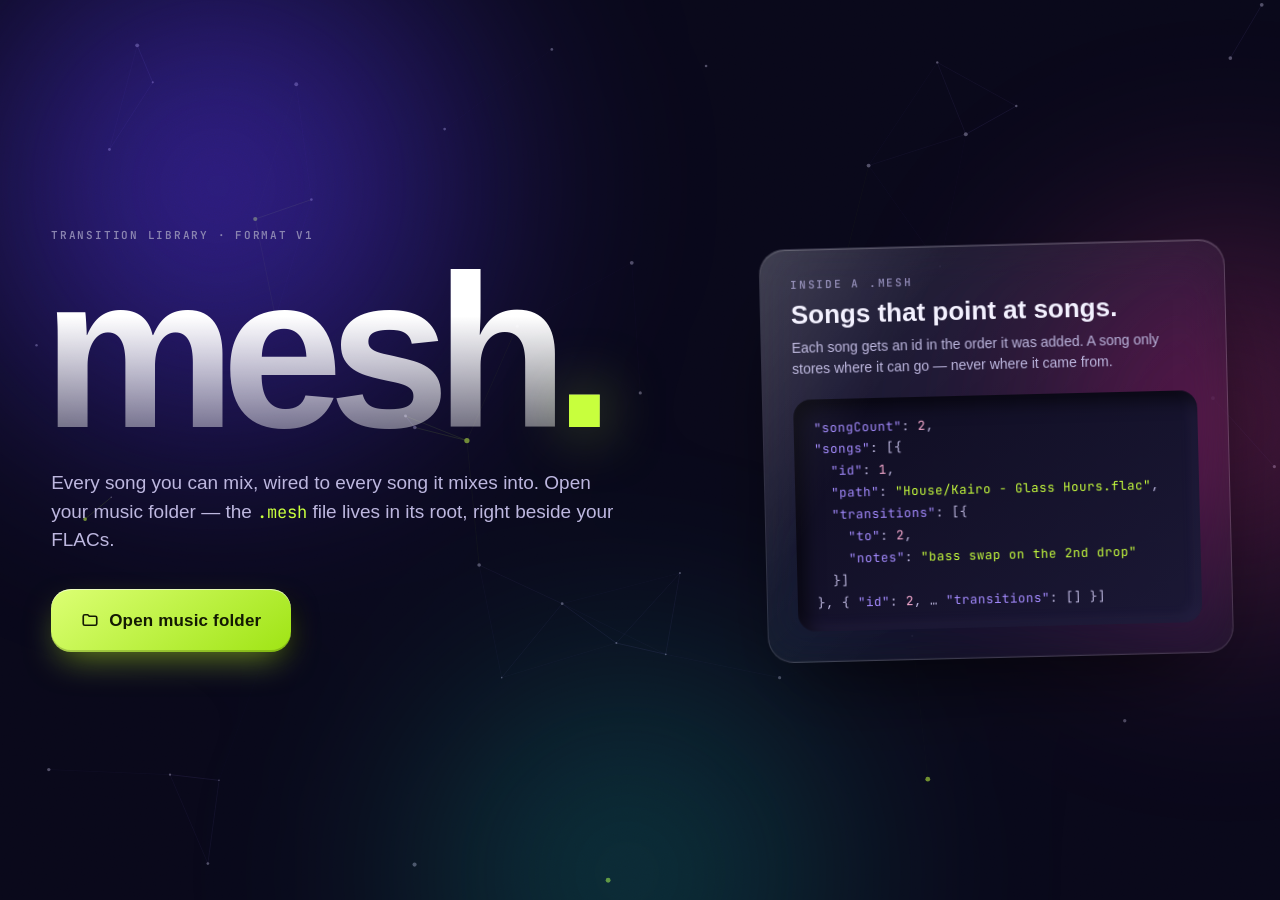
==== index.html @ 0481e6a0 "Mesh v1.0: transition library app Co-Authored-By: Claude Opus 5.5 <noreply@anthropic.com> Claude-Ses" ====
<!doctype html>
<html lang="en">
<head>
<meta charset="utf-8">
<meta name="viewport" content="width=device-width,initial-scale=1">
<title>Mesh — Transition Library</title>
<meta name="color-scheme" content="dark">
<link rel="icon" href="data:image/svg+xml,%3Csvg xmlns='http://www.w3.org/2000/svg' viewBox='0 0 32 32'%3E%3Crect width='32' height='32' rx='9' fill='%2309081a'/%3E%3Cpath d='M9 10 23 13M9 10 13 23M23 13 13 23' stroke='%23a48bff' stroke-width='2'/%3E%3Ccircle cx='9' cy='10' r='3' fill='%23fff'/%3E%3Ccircle cx='23' cy='13' r='3' fill='%23c8ff3d'/%3E%3Ccircle cx='13' cy='23' r='3' fill='%23fff'/%3E%3C/svg%3E">
<link rel="preconnect" href="https://api.fontshare.com" crossorigin>
<link rel="preconnect" href="https://fonts.googleapis.com">
<link rel="preconnect" href="https://fonts.gstatic.com" crossorigin>
<link href="https://api.fontshare.com/v2/css?f[]=clash-display@500,600,700&f[]=satoshi@400,500,700&display=swap" rel="stylesheet">
<link href="https://fonts.googleapis.com/css2?family=JetBrains+Mono:wght@400;500;600&display=swap" rel="stylesheet">
<style>
:root{
  --bg:#09081a;
  --ink:#f3f1ff; --ink-2:#bdb7df; --ink-3:#8a84b0;
  --violet:#7b5cff; --violet-2:#a48bff;
  --accent:#c8ff3d; --accent-2:#9fe414; --accent-ink:#141a03;
  --danger:#ff5a7a; --warn:#ffb547; --good:#3dffa8;
  --glass-1:rgba(255,255,255,.105); --glass-2:rgba(255,255,255,.035); --glass-edge:rgba(255,255,255,.13);
  --neu-a:#201c3d; --neu-b:#13112a; --neu-lo:rgba(0,0,0,.58); --neu-hi:rgba(170,150,255,.075);
  --well-a:#0f0d22; --well-b:#1b1835;
  --r-xl:34px; --r-lg:26px; --r-md:18px; --r-sm:12px;
  --font-display:'Clash Display','Satoshi',ui-sans-serif,sans-serif;
  --font-body:'Satoshi','Avenir Next','Segoe UI Variable',ui-sans-serif,sans-serif;
  --font-mono:'JetBrains Mono',ui-monospace,'SF Mono',Menlo,monospace;
  --ease:cubic-bezier(.22,1,.36,1);
}
*{box-sizing:border-box;margin:0;padding:0}
[hidden]{display:none!important}
html,body{min-height:100%}
body{background:var(--bg);color:var(--ink);font:400 15px/1.5 var(--font-body);-webkit-font-smoothing:antialiased;overflow-x:hidden}
button{font:inherit;color:inherit;background:none;border:0;cursor:pointer}
button:disabled{cursor:not-allowed}
input,textarea{font:inherit;color:inherit}
ul,ol{list-style:none}
code,kbd{font-family:var(--font-mono)}
:focus-visible{outline:2px solid var(--accent);outline-offset:3px;border-radius:10px}
::selection{background:var(--accent);color:var(--accent-ink)}
::-webkit-scrollbar{width:10px;height:10px}
::-webkit-scrollbar-thumb{background:rgba(255,255,255,.12);border-radius:10px;border:3px solid transparent;background-clip:padding-box}

/* ---------- atmosphere ---------- */
#meshbg{position:fixed;inset:0;z-index:0;pointer-events:none;opacity:.6}
.aurora{position:fixed;inset:-25%;z-index:0;pointer-events:none;filter:blur(90px)}
.aurora i{position:absolute;border-radius:50%;mix-blend-mode:screen;animation:drift 30s ease-in-out infinite alternate}
.aurora i:nth-child(1){width:60vw;height:60vw;left:8%;top:2%;background:radial-gradient(circle,#5a37ff 0,transparent 66%);opacity:.6}
.aurora i:nth-child(2){width:46vw;height:46vw;right:4%;top:26%;background:radial-gradient(circle,#ff3d9a 0,transparent 66%);opacity:.33;animation-duration:38s}
.aurora i:nth-child(3){width:52vw;height:52vw;left:32%;bottom:-6%;background:radial-gradient(circle,#10c4ad 0,transparent 66%);opacity:.28;animation-duration:44s}
@keyframes drift{to{transform:translate(7vw,-5vh) scale(1.14)}}
.grain{position:fixed;inset:0;z-index:1;pointer-events:none;opacity:.075;mix-blend-mode:overlay;
  background-image:url("data:image/svg+xml,%3Csvg xmlns='http://www.w3.org/2000/svg' width='220' height='220'%3E%3Cfilter id='n'%3E%3CfeTurbulence type='fractalNoise' baseFrequency='.85' numOctaves='3' stitchTiles='stitch'/%3E%3C/filter%3E%3Crect width='100%25' height='100%25' filter='url(%23n)'/%3E%3C/svg%3E")}
main{position:relative;z-index:2}
.view{min-height:100vh;max-width:1440px;margin:0 auto;padding:26px clamp(16px,4vw,52px) 44px;animation:viewIn .6s var(--ease)}
@keyframes viewIn{from{opacity:0;transform:translateY(14px)}}

/* ---------- materials ---------- */
.glass{position:relative;background:linear-gradient(140deg,var(--glass-1),var(--glass-2) 62%);
  -webkit-backdrop-filter:blur(26px) saturate(150%);backdrop-filter:blur(26px) saturate(150%);
  border:1px solid var(--glass-edge);border-radius:var(--r-lg);
  box-shadow:inset 0 1px 0 rgba(255,255,255,.2),inset 0 -1px 0 rgba(255,255,255,.03),0 40px 90px -36px rgba(0,0,0,.8)}
.glass::before{content:"";position:absolute;inset:0;border-radius:inherit;pointer-events:none;
  background:linear-gradient(118deg,rgba(255,255,255,.13) 0,rgba(255,255,255,0) 28%)}
.neu{background:linear-gradient(145deg,var(--neu-a),var(--neu-b));
  box-shadow:8px 8px 18px var(--neu-lo),-6px -6px 14px var(--neu-hi),inset 0 1px 0 rgba(255,255,255,.07);
  border-radius:var(--r-md);transition:box-shadow .25s var(--ease),transform .25s var(--ease)}
.neu:not(div):not(span):hover{transform:translateY(-1px)}
.neu:not(div):not(span):active{transform:translateY(1px);box-shadow:inset 6px 6px 12px rgba(0,0,0,.6),inset -4px -4px 10px var(--neu-hi)}
.well{background:linear-gradient(145deg,var(--well-a),var(--well-b));
  box-shadow:inset 8px 8px 18px rgba(0,0,0,.62),inset -6px -6px 14px var(--neu-hi);border-radius:var(--r-md)}

/* ---------- type ---------- */
.display{font-family:var(--font-display);font-weight:600;letter-spacing:-.02em;line-height:1.02}
.display.sm{font-size:22px}
.eyebrow{font:600 11px/1 var(--font-mono);letter-spacing:.16em;text-transform:uppercase;color:var(--ink-3)}
.muted{color:var(--ink-2)}
.mono{font-family:var(--font-mono)}
kbd{font-size:11px;padding:3px 7px;border-radius:7px;background:rgba(255,255,255,.07);border:1px solid rgba(255,255,255,.12);color:var(--ink-2)}

/* ---------- buttons ---------- */
.btn{display:inline-flex;align-items:center;justify-content:center;gap:10px;padding:14px 22px;border-radius:16px;font-weight:700;letter-spacing:.01em;white-space:nowrap}
.btn svg{width:18px;height:18px}
.btn-xl{padding:19px 30px;font-size:17px;border-radius:20px}
.btn-accent{background:linear-gradient(145deg,#dcff74,var(--accent-2));color:var(--accent-ink);
  box-shadow:0 14px 34px -10px rgba(200,255,61,.55),8px 8px 18px var(--neu-lo),inset 0 1px 0 rgba(255,255,255,.6),inset 0 -2px 0 rgba(0,0,0,.18);
  transition:transform .25s var(--ease),box-shadow .25s var(--ease),filter .25s}
.btn-accent:hover:not(:disabled){transform:translateY(-2px);box-shadow:0 20px 44px -10px rgba(200,255,61,.7),8px 8px 18px var(--neu-lo),inset 0 1px 0 rgba(255,255,255,.6),inset 0 -2px 0 rgba(0,0,0,.18)}
.btn-accent:active:not(:disabled){transform:translateY(1px)}
.btn-accent:disabled{filter:grayscale(1) brightness(.45);box-shadow:inset 4px 4px 10px rgba(0,0,0,.5);opacity:.7}
.icon-btn{width:50px;height:50px;border-radius:50%;display:grid;place-items:center;flex:none}
.icon-btn svg{width:20px;height:20px}
.icon-btn.sm{width:38px;height:38px}
.icon-btn.sm svg{width:16px;height:16px}

/* ---------- chips ---------- */
.chips{display:flex;flex-wrap:wrap;gap:6px}
.chip{display:inline-flex;align-items:baseline;gap:5px;padding:6px 9px;border-radius:999px;font:500 12px/1 var(--font-mono);
  background:rgba(255,255,255,.06);border:1px solid rgba(255,255,255,.1);color:var(--ink);white-space:nowrap}
.chip small{font-size:10px;color:var(--ink-3);letter-spacing:.04em}
.chip.key{--h:260;background:hsla(var(--h),95%,62%,.15);border-color:hsla(var(--h),95%,68%,.42);color:hsl(var(--h),100%,82%)}
.chip.key small{color:hsla(var(--h),90%,85%,.75)}
.chip.na{color:var(--ink-3)}
.chip.good{border-color:rgba(61,255,168,.4);color:#8dffcb;background:rgba(61,255,168,.09)}
.chip.ok{border-color:rgba(255,181,71,.4);color:#ffd08a;background:rgba(255,181,71,.08)}
.chip.bad{border-color:rgba(255,90,122,.45);color:#ff9bb0;background:rgba(255,90,122,.09)}
.tag{font:600 10px/1 var(--font-mono);letter-spacing:.08em;text-transform:uppercase;padding:5px 8px;border-radius:7px;background:rgba(200,255,61,.12);color:var(--accent);white-space:nowrap}
.tag.warn{background:rgba(255,90,122,.14);color:#ff9bb0}
.tag.soft{background:rgba(255,255,255,.07);color:var(--ink-2)}

/* ---------- artwork ---------- */
.art{--h:260;position:relative;flex:none;overflow:hidden;border-radius:12px;display:grid;place-items:center;
  background:radial-gradient(130% 120% at 18% 8%,hsl(var(--h) 85% 64%/.95),hsl(calc(var(--h) + 70) 70% 22%) 72%);
  box-shadow:0 10px 22px -10px rgba(0,0,0,.7),inset 0 1px 0 rgba(255,255,255,.25)}
.art .ph{font-family:var(--font-display);font-weight:600;color:rgba(255,255,255,.88);letter-spacing:-.02em}
.art img{position:absolute;inset:0;width:100%;height:100%;object-fit:cover;opacity:0;transition:opacity .45s var(--ease)}
.art.loaded img{opacity:1}
.art.xs{width:34px;height:34px;border-radius:9px;font-size:12px}
.art.sm{width:46px;height:46px;font-size:15px}
.art.md{width:68px;height:68px;border-radius:14px;font-size:22px}
.art.lg{width:100%;aspect-ratio:1;border-radius:22px;font-size:56px}

/* ---------- song row ---------- */
.song{display:flex;align-items:center;gap:14px;min-width:0;text-align:left}
.song .meta{display:flex;flex-direction:column;min-width:0;flex:1}
.song .t{font-weight:700;white-space:nowrap;overflow:hidden;text-overflow:ellipsis}
.song .a{color:var(--ink-2);font-size:13.5px;white-space:nowrap;overflow:hidden;text-overflow:ellipsis}
.song .chips{flex:none;flex-wrap:nowrap}

/* ---------- topbar ---------- */
.topbar{display:flex;align-items:center;gap:16px;margin-bottom:26px}
.tb-title{flex:1;min-width:0}
.tb-title .eyebrow{margin-bottom:6px}
.brand{font:700 26px/1 var(--font-display);letter-spacing:-.04em}
.brand span,.wordmark .dot{color:var(--accent)}
.file-chip{display:inline-flex;align-items:center;gap:9px;padding:9px 14px;border-radius:999px;font:500 13px/1 var(--font-mono);color:var(--ink-2);
  background:rgba(255,255,255,.06);border:1px solid rgba(255,255,255,.11)}
.file-chip:hover{color:var(--ink);border-color:rgba(255,255,255,.22)}
.dotlive{width:7px;height:7px;border-radius:50%;background:var(--accent);box-shadow:0 0 12px var(--accent)}
.save-status{margin-left:auto;font:500 12px/1 var(--font-mono);color:var(--ink-3);white-space:nowrap}
.save-status.ok{color:var(--good)}
.save-status.err{color:var(--danger)}

/* ---------- OPEN ---------- */
.view-open{display:flex;align-items:center}
.open-grid{display:grid;grid-template-columns:1.25fr .9fr;gap:clamp(24px,5vw,80px);align-items:center;width:100%}
.wordmark{font:700 clamp(96px,17vw,250px)/.82 var(--font-display);letter-spacing:-.065em;margin:22px 0 28px -.04em;
  background:linear-gradient(180deg,#fff 30%,rgba(255,255,255,.35));-webkit-background-clip:text;background-clip:text;color:transparent}
.wordmark .dot{-webkit-text-fill-color:var(--accent);text-shadow:0 0 60px rgba(200,255,61,.5)}
.lede{font-size:clamp(16px,1.5vw,19px);max-width:30em;color:var(--ink-2);margin-bottom:34px}
.lede code{color:var(--accent);font-size:.9em}
.open-actions{display:flex;flex-wrap:wrap;gap:14px;align-items:center}
.open-actions .neu{padding:17px 22px;border-radius:18px}
.open-actions .neu b{font-family:var(--font-mono);font-weight:500;color:var(--accent)}
.warn-box{margin-top:22px;padding:14px 16px;border-radius:14px;background:rgba(255,90,122,.1);border:1px solid rgba(255,90,122,.3);color:#ffc0cd;max-width:34em}
.open-card{padding:30px;transform:rotate(-1.4deg) translateY(10px)}
.open-card h3{font:600 26px/1.1 var(--font-display);margin:10px 0 8px}
.open-card .muted{font-size:14px}
.code{margin-top:20px;padding:18px 20px;font:400 12.5px/1.75 var(--font-mono);color:var(--ink-2);white-space:pre;overflow:auto}
.code .k{color:var(--violet-2)} .code .s{color:var(--accent)} .code .n{color:#ffb0d6}
.pick-list{display:flex;flex-direction:column;gap:12px;margin-top:20px}
.pick-list button{display:flex;align-items:center;gap:12px;padding:16px 18px;text-align:left;font:500 14px var(--font-mono)}
.field{display:flex;align-items:center;gap:8px;padding:6px 6px 6px 18px;margin-top:20px}
.field input{flex:1;background:none;border:0;outline:0;padding:12px 0;font:500 15px var(--font-mono);min-width:0}
.field .suffix{font:500 15px var(--font-mono);color:var(--ink-3)}

/* ---------- HOME ---------- */
.home-grid{display:grid;grid-template-columns:minmax(0,1.3fr) minmax(0,.9fr);gap:26px;align-items:start}
.panel{padding:clamp(22px,3vw,36px)}
.home-left h2{font-size:clamp(40px,5vw,66px);margin:12px 0 6px;word-break:break-word}
.home-left .folder{font:500 13px var(--font-mono);color:var(--ink-3)}
.stats{display:grid;grid-template-columns:1fr 1fr 1.35fr;gap:16px;margin:30px 0 12px}
.stat{padding:20px 20px 18px;display:flex;flex-direction:column;gap:8px}
.stat .num{font:600 clamp(34px,3.6vw,50px)/1 var(--font-display);letter-spacing:-.03em}
.stat .lab{font:600 11px/1.3 var(--font-mono);letter-spacing:.1em;text-transform:uppercase;color:var(--ink-3)}
.stat-hero .num{color:var(--accent);text-shadow:0 0 34px rgba(200,255,61,.35)}
.chain{font-size:13px;color:var(--ink-3);min-height:20px;margin-bottom:24px;overflow:hidden;text-overflow:ellipsis;white-space:nowrap}
.chain b{color:var(--ink-2);font-weight:500}
.chain .ar{color:var(--accent);margin:0 6px}
.search{display:flex;align-items:center;gap:12px;padding:4px 16px 4px 18px;border-radius:18px}
.search svg{width:20px;height:20px;color:var(--ink-3);flex:none}
.search input{flex:1;min-width:0;background:none;border:0;outline:0;padding:16px 0;font-size:16px}
.search input::placeholder{color:var(--ink-3)}
.search:focus-within{box-shadow:inset 8px 8px 18px rgba(0,0,0,.62),inset -6px -6px 14px var(--neu-hi),0 0 0 2px rgba(200,255,61,.5)}
.results{margin-top:10px;max-height:330px;overflow:auto;display:flex;flex-direction:column;gap:2px}
.results li{border-radius:14px}
.results .song{padding:9px 10px;border-radius:14px;width:100%}
.results .song:hover,.results li.sel .song{background:rgba(255,255,255,.07)}
.results .empty{padding:16px 10px;color:var(--ink-3);font-size:14px}
.home-actions{display:flex;gap:14px;align-items:center;margin-top:26px;flex-wrap:wrap}
.scan{display:flex;align-items:center;gap:12px;margin-top:22px;font:500 12px var(--font-mono);color:var(--ink-3)}
.scan-bar{flex:none;width:120px;height:6px;border-radius:6px;overflow:hidden}
.scan-bar i{display:block;height:100%;width:0;background:linear-gradient(90deg,var(--violet),var(--accent));transition:width .3s}
.home-right{margin-top:64px;display:flex;flex-direction:column;gap:30px}
.add-tile{display:flex;flex-direction:column;align-items:flex-start;gap:14px;text-align:left;padding:8px;border-radius:22px}
.add-tile .plus{width:132px;height:132px;border-radius:50%;display:grid;place-items:center;margin-bottom:10px}
.add-tile .plus-inner{width:84px;height:84px;border-radius:50%;display:grid;place-items:center;color:var(--accent);transition:transform .4s var(--ease),box-shadow .4s}
.add-tile .plus-inner svg{width:34px;height:34px}
.add-tile:hover .plus-inner{transform:rotate(90deg) scale(1.06);box-shadow:8px 8px 18px var(--neu-lo),-6px -6px 14px var(--neu-hi),0 0 40px rgba(200,255,61,.3)}
.add-tile .display{font-size:clamp(36px,3.8vw,54px)}
.add-tile .muted{max-width:22em}
.recent ul{display:flex;flex-direction:column;gap:6px;margin-top:14px}
.recent button{display:flex;align-items:center;gap:10px;width:100%;padding:8px;border-radius:14px;text-align:left;font-size:13.5px}
.recent button:hover{background:rgba(255,255,255,.06)}
.recent .ar{color:var(--accent);flex:none}
.recent .nm{min-width:0;flex:1;overflow:hidden;text-overflow:ellipsis;white-space:nowrap}
.recent .nm span{color:var(--ink-3)}
.recent .none{color:var(--ink-3);font-size:14px;padding:6px 2px}

/* ---------- ADD ---------- */
.stage{display:grid;grid-template-columns:minmax(0,1fr) minmax(280px,1.05fr) minmax(0,1fr);gap:clamp(16px,2.4vw,34px);align-items:start}
.slot{position:relative;border-radius:var(--r-xl);min-height:470px;display:flex;transition:background .4s,box-shadow .4s}
.slot-btn{flex:1;display:flex;flex-direction:column;align-items:center;justify-content:center;gap:14px;padding:26px;border-radius:inherit;text-align:center;width:100%}
.slot.empty .plus{width:96px;height:96px;border-radius:50%;display:grid;place-items:center;color:var(--accent);transition:transform .45s var(--ease)}
.slot.empty .plus svg{width:36px;height:36px}
.slot.empty .slot-btn:hover .plus{transform:scale(1.08) rotate(90deg)}
.slot-lab{font:600 22px/1.1 var(--font-display);margin-top:8px}
.slot-hint{font-size:13.5px;color:var(--ink-3)}
.slot.locked{opacity:.45}
.slot.locked .plus{color:var(--ink-3)}
.slot.locked .slot-btn:hover .plus{transform:none}
.slot.filled .slot-btn{justify-content:flex-start;align-items:stretch;text-align:left;padding:18px}
.slot-meta{display:flex;flex-direction:column;gap:6px;padding:16px 6px 4px}
.slot-meta .t{font:600 24px/1.1 var(--font-display);letter-spacing:-.01em}
.slot-meta .a{color:var(--ink-2)}
.slot-meta .chips{margin-top:8px}
.slot-meta .row{display:flex;gap:8px;flex-wrap:wrap;margin-top:6px}
.slot-x{position:absolute;top:28px;right:28px;z-index:3;background:rgba(10,8,24,.55);-webkit-backdrop-filter:blur(10px);backdrop-filter:blur(10px);border:1px solid rgba(255,255,255,.18)}
.slot-x:hover{background:rgba(10,8,24,.8)}
.slot-tag{position:absolute;top:30px;left:30px;z-index:3}
.slot.filled{animation:pop .5s var(--ease)}
@keyframes pop{from{transform:scale(.97);opacity:.6}}
.mid{display:flex;flex-direction:column;align-items:stretch;padding-top:150px}
.arrow{display:flex;align-items:center;gap:0;height:46px}
.arrow-track{flex:1;height:22px;border-radius:22px;position:relative;overflow:hidden}
.arrow-fill{position:absolute;inset:4px auto 4px 4px;width:0;border-radius:18px;
  background:linear-gradient(90deg,var(--violet),#b07bff 45%,var(--accent));background-size:200% 100%;
  box-shadow:0 0 22px rgba(200,255,61,.35);transition:width .9s var(--ease);animation:flow 3.2s linear infinite}
@keyframes flow{to{background-position:-200% 0}}
.arrow[data-fill="1"] .arrow-fill{width:calc(50% - 4px)}
.arrow[data-fill="2"] .arrow-fill{width:calc(100% - 8px)}
.arrow-head{width:40px;height:46px;flex:none;margin-left:-6px;color:#2a2550;transition:color .6s var(--ease),filter .6s}
.arrow[data-fill="2"] .arrow-head{color:var(--accent);filter:drop-shadow(0 0 12px rgba(200,255,61,.6))}
.arrow-cap{display:flex;justify-content:space-between;margin-top:12px;font:600 10.5px/1 var(--font-mono);letter-spacing:.14em;text-transform:uppercase;color:var(--ink-3)}
.arrow-cap .on{color:var(--accent)}
.compat{display:flex;justify-content:center;gap:8px;flex-wrap:wrap;margin-top:16px;min-height:28px}
.notes{margin-top:22px;display:flex;flex-direction:column;gap:12px;animation:rise .55s var(--ease)}
@keyframes rise{from{opacity:0;transform:translateY(12px)}}
.notes textarea{width:100%;min-height:210px;resize:vertical;padding:18px 20px;border:0;outline:0;font-size:15px;line-height:1.6;border-radius:22px}
.notes textarea::placeholder{color:var(--ink-3)}
.notes textarea:focus{box-shadow:inset 8px 8px 18px rgba(0,0,0,.62),inset -6px -6px 14px var(--neu-hi),0 0 0 2px rgba(200,255,61,.45)}
.tick{width:60px;height:60px}
.tick svg{width:26px;height:26px}
.existing{margin-top:34px;padding:22px 24px}
.existing header{display:flex;align-items:center;gap:12px;margin-bottom:14px}
.existing header .count{font:600 12px var(--font-mono);color:var(--accent)}
.ex-list{max-height:300px;overflow:auto;display:flex;flex-direction:column;gap:8px;padding-right:4px}
.ex-row{display:grid;grid-template-columns:minmax(0,1.2fr) minmax(0,1fr) auto;align-items:center;gap:18px;padding:10px 12px;border-radius:18px;border:1px solid transparent;transition:background .25s,border-color .25s,opacity .25s}
.ex-row:hover{background:rgba(255,255,255,.05)}
.ex-row.editing{border-color:rgba(200,255,61,.45);background:rgba(200,255,61,.06)}
.ex-row.del{opacity:.5}
.ex-row.del .song .t,.ex-row.del .ex-notes{text-decoration:line-through}
.ex-notes{font-size:13.5px;color:var(--ink-2);overflow:hidden;text-overflow:ellipsis;display:-webkit-box;-webkit-line-clamp:2;-webkit-box-orient:vertical}
.ex-notes.none{color:var(--ink-3);font-style:italic}
.ex-act{display:flex;gap:10px}
.ex-act .del-btn:hover{color:var(--danger)}

/* ---------- DJ ---------- */
.dj-grid{display:grid;grid-template-columns:minmax(300px,.85fr) minmax(0,1.3fr);gap:clamp(18px,2.6vw,36px);align-items:start}
.deck{padding:24px;overflow:hidden;position:sticky;top:20px}
.deck-bg{position:absolute;inset:-40px;z-index:0;background-size:cover;background-position:center;filter:blur(60px) saturate(1.5);opacity:.45;transition:background-image .6s}
.deck>*:not(.deck-bg){position:relative;z-index:1}
.deck-art{max-width:420px;margin:0 auto}
.deck-meta{margin-top:22px}
.deck-meta h1{font-size:clamp(30px,3vw,44px);margin:8px 0 4px;word-break:break-word}
.deck-meta p{color:var(--ink-2);font-size:16px}
.deck-meta .chips{margin-top:14px}
.transport{display:flex;align-items:center;justify-content:center;gap:22px;margin-top:26px}
.play{width:78px;height:78px}
.play svg{width:30px;height:30px}
.play.on{color:var(--accent)}
.seek-wrap{display:flex;align-items:center;gap:12px;margin-top:22px;font:500 12px var(--font-mono);color:var(--ink-2)}
.seek{--p:0%;-webkit-appearance:none;appearance:none;flex:1;height:14px;border-radius:14px;cursor:pointer;
  background:linear-gradient(90deg,var(--violet),var(--accent)) 0 0/var(--p) 100% no-repeat,linear-gradient(145deg,var(--well-a),var(--well-b));
  box-shadow:inset 4px 4px 8px rgba(0,0,0,.6),inset -3px -3px 7px var(--neu-hi)}
.seek::-webkit-slider-thumb{-webkit-appearance:none;width:22px;height:22px;border-radius:50%;background:linear-gradient(145deg,#f4ffd6,var(--accent));box-shadow:0 0 16px rgba(200,255,61,.6),2px 2px 6px rgba(0,0,0,.5)}
.seek::-moz-range-thumb{width:22px;height:22px;border:0;border-radius:50%;background:var(--accent)}
.trail{display:flex;flex-wrap:wrap;gap:6px;margin-top:22px;align-items:center}
.trail .eyebrow{margin-right:6px}
.trail button{font:500 12px var(--font-mono);color:var(--ink-3);padding:5px 9px;border-radius:9px;background:rgba(255,255,255,.05);max-width:160px;overflow:hidden;text-overflow:ellipsis;white-space:nowrap}
.trail button:hover{color:var(--ink)}
.trail .sep{color:var(--ink-3);font-size:11px}
.next header{display:flex;align-items:baseline;gap:12px;margin:6px 0 18px}
.next header .count{font:600 12px var(--font-mono);color:var(--accent)}
.next-list{display:flex;flex-direction:column;gap:16px}
.tcard{display:grid;grid-template-columns:minmax(0,1fr) minmax(0,1.05fr);align-items:center;gap:0;animation:rise .5s var(--ease) backwards}
.tlink{display:flex;align-items:center;min-width:0}
.tlink .idx{flex:none;width:30px;height:30px;border-radius:50%;display:grid;place-items:center;font:600 12px var(--font-mono);color:var(--accent);margin-right:10px}
.tline{flex:1;position:relative;min-width:0;display:flex;align-items:center}
.tline::before{content:"";position:absolute;left:0;right:0;top:50%;height:3px;margin-top:-1.5px;border-radius:3px;background:linear-gradient(90deg,rgba(123,92,255,.2),var(--violet) 40%,var(--accent))}
.tnotes{position:relative;z-index:1;width:calc(100% - 24px);margin:0 auto;min-height:62px;max-height:180px;resize:vertical;padding:11px 14px;border:0;outline:0;font-size:13.5px;line-height:1.5;border-radius:16px}
.tnotes:focus{box-shadow:inset 6px 6px 14px rgba(0,0,0,.62),inset -5px -5px 12px var(--neu-hi),0 0 0 2px rgba(200,255,61,.45)}
.tnotes::placeholder{color:var(--ink-3)}
.tlink .head{width:16px;height:22px;flex:none;color:var(--accent);margin-left:-2px}
.tdest{display:flex;align-items:center;gap:14px;padding:12px 14px;border-radius:22px;text-align:left;min-width:0;transition:transform .3s var(--ease),border-color .3s}
.tdest:hover{transform:translateX(4px);border-color:rgba(200,255,61,.5)}
.tdest .meta{display:flex;flex-direction:column;gap:5px;min-width:0;flex:1}
.tdest .t{font-weight:700;font-size:16px;white-space:nowrap;overflow:hidden;text-overflow:ellipsis}
.tdest .a{font-size:13.5px;color:var(--ink-2);white-space:nowrap;overflow:hidden;text-overflow:ellipsis}
.tdest .chips{margin-top:4px}
.tdest .go{width:22px;height:22px;color:var(--ink-3);flex:none;transition:color .3s}
.tdest:hover .go{color:var(--accent)}
.tadd{width:100%;display:flex;align-items:center;justify-content:center;gap:12px;padding:22px;border-radius:22px;color:var(--ink-2);font-weight:600;border:1.5px dashed rgba(255,255,255,.14)}
.tadd:hover{color:var(--accent);border-color:rgba(200,255,61,.45)}
.tadd .pl{width:40px;height:40px;border-radius:50%;display:grid;place-items:center;color:var(--accent)}
.tadd svg{width:18px;height:18px}
.dj-empty{padding:34px;text-align:left}
.dj-empty h3{font:600 28px/1.1 var(--font-display);margin:10px 0 8px}
.dj-empty p{color:var(--ink-2);margin-bottom:22px}
.deck-empty{display:flex;flex-direction:column;align-items:center;justify-content:center;gap:16px;min-height:420px;text-align:center;color:var(--ink-2)}

/* ---------- search sheet ---------- */
.sheet{position:fixed;inset:0;z-index:50;display:flex;justify-content:center;align-items:flex-start;padding:9vh 16px 16px;
  background:rgba(6,5,16,.5);-webkit-backdrop-filter:blur(8px);backdrop-filter:blur(8px);opacity:0;transition:opacity .22s}
.sheet.on{opacity:1}
.sheet-card{width:min(780px,100%);max-height:80vh;display:flex;flex-direction:column;padding:22px;border-radius:30px;transform:translateY(-12px) scale(.985);transition:transform .35s var(--ease)}
.sheet.on .sheet-card{transform:none}
.sheet-head{display:flex;align-items:center;gap:12px;margin-bottom:16px}
.sheet-head h3{font:600 24px/1 var(--font-display);flex:1}
.scope{display:flex;gap:6px;padding:4px;border-radius:14px}
.scope button{padding:8px 12px;border-radius:10px;font:600 12px var(--font-mono);color:var(--ink-3)}
.scope button[aria-pressed=true]{background:linear-gradient(145deg,var(--neu-a),var(--neu-b));color:var(--ink);box-shadow:4px 4px 10px var(--neu-lo),-3px -3px 8px var(--neu-hi)}
.sheet .results{max-height:none;flex:1;margin-top:14px}
.sheet .results .song{cursor:pointer}
.sheet-foot{display:flex;gap:16px;margin-top:12px;font:500 11px var(--font-mono);color:var(--ink-3)}

/* ---------- toast ---------- */
.toast{position:fixed;left:50%;bottom:26px;z-index:80;transform:translate(-50%,20px);opacity:0;pointer-events:none;
  padding:14px 20px;border-radius:16px;font-weight:600;transition:all .35s var(--ease);max-width:calc(100% - 32px)}
.toast.on{opacity:1;transform:translate(-50%,0)}

/* ---------- responsive ---------- */
@media (max-width:1020px){
  .open-grid,.home-grid,.dj-grid{grid-template-columns:1fr}
  .home-right{margin-top:0}
  .open-card{transform:none}
  .deck{position:relative;top:0}
  .stage{grid-template-columns:1fr}
  .slot{min-height:230px}
  .slot.filled .slot-btn{flex-direction:row;align-items:center}
  .slot.filled .art.lg{width:150px;flex:none}
  .stage{gap:14px}
  .mid{display:contents}
  #slotA{order:1} .arrow{order:2} .compat{order:3} #slotB{order:4} .notes{order:5}
  .arrow{transform:rotate(90deg);width:120px;margin:37px auto}
  .arrow-cap{display:none}
  .compat{margin-top:0}
}
@media (max-width:640px){
  .stats{grid-template-columns:1fr 1fr}
  .stat-hero{grid-column:1/-1}
  .ex-row{grid-template-columns:1fr auto}
  .ex-row .ex-notes{display:none}
  .tcard{grid-template-columns:1fr;gap:10px}
  .tline::before{display:none}
  .tlink .head{display:none}
  .song .chips{display:none}
  .topbar{flex-wrap:wrap}
  .save-status{order:5;width:100%;margin-left:0}
}
@media (prefers-reduced-motion:reduce){
  *,*::before,*::after{animation:none!important;transition:none!important}
}
</style>
</head>
<body>
<canvas id="meshbg" aria-hidden="true"></canvas>
<div class="aurora" aria-hidden="true"><i></i><i></i><i></i></div>
<div class="grain" aria-hidden="true"></div>

<main id="app">

<!-- =============== OPEN =============== -->
<section id="v-open" class="view view-open">
  <div class="open-grid">
    <div>
      <p class="eyebrow">Transition library · format v1</p>
      <h1 class="wordmark">mesh<span class="dot">.</span></h1>
      <p class="lede">Every song you can mix, wired to every song it mixes into. Open your music folder — the <code>.mesh</code> file lives in its root, right beside your FLACs.</p>
      <div class="open-actions">
        <button id="btn-pick" class="btn btn-accent btn-xl">
          <svg viewBox="0 0 24 24" fill="none" stroke="currentColor" stroke-width="2.2" stroke-linecap="round" stroke-linejoin="round"><path d="M3 7a2 2 0 0 1 2-2h4l2 2h8a2 2 0 0 1 2 2v8a2 2 0 0 1-2 2H5a2 2 0 0 1-2-2z"/></svg>
          Open music folder
        </button>
        <button id="btn-reopen" class="btn neu" hidden>Reopen <b></b></button>
      </div>
      <p id="open-unsupported" class="warn-box" hidden>This browser can't open local folders. Use Chrome, Edge or Arc on desktop (Brave needs <code>brave://flags/#file-system-access-api</code> enabled).</p>
    </div>
    <div class="open-card glass" id="open-card"></div>
  </div>
</section>

<!-- =============== HOME =============== -->
<section id="v-home" class="view" hidden>
  <header class="topbar">
    <div class="brand">mesh<span>.</span></div>
    <button class="file-chip" id="home-switch" title="Open a different folder"><span class="dotlive"></span><span id="home-file"></span></button>
    <span class="save-status" aria-live="polite"></span>
  </header>
  <div class="home-grid">
    <section class="glass panel home-left" aria-label="Library">
      <p class="eyebrow">Library</p>
      <h2 class="display" id="home-name"></h2>
      <p class="folder" id="home-folder"></p>
      <div class="stats">
        <div class="stat neu"><span class="num" id="st-songs">0</span><span class="lab">songs</span></div>
        <div class="stat neu"><span class="num" id="st-edges">0</span><span class="lab">transitions</span></div>
        <div class="stat neu stat-hero"><span class="num" id="st-chain">0</span><span class="lab">longest path · songs</span></div>
      </div>
      <p class="chain" id="st-chain-list"></p>
      <label class="search well">
        <svg viewBox="0 0 24 24" fill="none" stroke="currentColor" stroke-width="2.2" stroke-linecap="round"><circle cx="11" cy="11" r="7"/><path d="m20 20-3.5-3.5"/></svg>
        <input id="home-q" type="search" placeholder="Search songs, artists…" autocomplete="off" aria-label="Search songs">
        <kbd>/</kbd>
      </label>
      <ul class="results" id="home-results" role="listbox" aria-label="Search results"></ul>
      <div class="home-actions">
        <button id="btn-dj" class="btn btn-accent btn-xl">
          <svg viewBox="0 0 24 24" fill="none" stroke="currentColor" stroke-width="2.2"><circle cx="12" cy="12" r="9"/><circle cx="12" cy="12" r="2.5" fill="currentColor"/></svg>
          Start DJ mode
        </button>
      </div>
      <div class="scan" id="scan"><div class="scan-bar well"><i id="scan-fill"></i></div><span id="scan-text" aria-live="polite"></span></div>
    </section>
    <section class="glass panel home-right" aria-label="Add music">
      <button id="btn-add" class="add-tile">
        <span class="plus well"><span class="plus-inner neu"><svg viewBox="0 0 24 24" fill="none" stroke="currentColor" stroke-width="2.6" stroke-linecap="round"><path d="M12 5v14M5 12h14"/></svg></span></span>
        <span class="eyebrow">Add music mode</span>
        <span class="display">Add music</span>
        <span class="muted">Pick a song, then the song you know how to mix into it.</span>
      </button>
      <div class="recent"><p class="eyebrow">Latest transitions</p><ul id="recent"></ul></div>
    </section>
  </div>
</section>

<!-- =============== ADD =============== -->
<section id="v-add" class="view" hidden>
  <header class="topbar">
    <button class="icon-btn neu" id="add-back" aria-label="Cancel and go back" title="Cancel (Esc)">
      <svg viewBox="0 0 24 24" fill="none" stroke="currentColor" stroke-width="2.4" stroke-linecap="round" stroke-linejoin="round"><path d="M19 12H5M11 6l-6 6 6 6"/></svg>
    </button>
    <div class="tb-title"><p class="eyebrow">Add music mode</p><h2 class="display sm" id="add-title">New transition</h2></div>
    <span class="save-status" aria-live="polite"></span>
    <button class="icon-btn btn-accent tick" id="add-ok" aria-label="Confirm changes" title="Confirm (Ctrl/⌘ + Enter)" disabled>
      <svg viewBox="0 0 24 24" fill="none" stroke="currentColor" stroke-width="3" stroke-linecap="round" stroke-linejoin="round"><path d="m5 12.5 4.5 4.5L19 7.5"/></svg>
    </button>
  </header>
  <div class="stage">
    <div class="slot" id="slotA"></div>
    <div class="mid">
      <div class="arrow" id="arrow" data-fill="0" role="img" aria-label="Transition arrow">
        <div class="arrow-track well"><div class="arrow-fill"></div></div>
        <svg class="arrow-head" viewBox="0 0 40 46"><path d="M4 4 L36 23 L4 42 Q10 23 4 4Z" fill="currentColor"/></svg>
      </div>
      <div class="arrow-cap"><span id="cap-a">from</span><span id="cap-b">into</span></div>
      <div class="compat" id="compat"></div>
      <div class="notes" id="notes-wrap" hidden>
        <label for="notes" class="eyebrow">Transition notes</label>
        <textarea id="notes" class="well" placeholder="How does this mix go? Cue points, phrase count, EQ swaps, FX, what to avoid…"></textarea>
      </div>
    </div>
    <div class="slot" id="slotB"></div>
  </div>
  <section class="existing glass" id="existing" hidden aria-label="Existing transitions">
    <header><p class="eyebrow" id="ex-head">Already mixes into</p><span class="count" id="ex-count"></span></header>
    <ul class="ex-list" id="ex-list"></ul>
  </section>
</section>

<!-- =============== DJ =============== -->
<section id="v-dj" class="view" hidden>
  <header class="topbar">
    <button class="icon-btn neu" id="dj-back" aria-label="Back to library" title="Back to library">
      <svg viewBox="0 0 24 24" fill="none" stroke="currentColor" stroke-width="2.4" stroke-linecap="round" stroke-linejoin="round"><path d="M19 12H5M11 6l-6 6 6 6"/></svg>
    </button>
    <div class="tb-title"><p class="eyebrow">DJ mode</p><h2 class="display sm" id="dj-mesh"></h2></div>
    <span class="save-status" aria-live="polite"></span>
    <button class="btn neu" id="dj-jump">
      <svg viewBox="0 0 24 24" fill="none" stroke="currentColor" stroke-width="2.2" stroke-linecap="round"><circle cx="11" cy="11" r="7"/><path d="m20 20-3.5-3.5"/></svg>
      Jump to <kbd>/</kbd>
    </button>
  </header>
  <div class="dj-grid">
    <section class="deck glass" id="deck" aria-label="Now playing"></section>
    <section class="next" aria-label="Transitions">
      <header><p class="eyebrow">Mixes into</p><span class="count" id="next-count"></span></header>
      <ol class="next-list" id="next-list"></ol>
    </section>
  </div>
  <audio id="player" preload="auto"></audio>
</section>
</main>

<!-- =============== SEARCH SHEET =============== -->
<div class="sheet" id="sheet" hidden>
  <div class="sheet-card glass" role="dialog" aria-modal="true" aria-labelledby="sheet-title">
    <div class="sheet-head">
      <h3 id="sheet-title">Search</h3>
      <div class="scope well" role="group" aria-label="Search scope">
        <button data-scope="all" aria-pressed="true">Whole folder</button>
        <button data-scope="mesh" aria-pressed="false">In mesh</button>
      </div>
      <button class="icon-btn sm neu" id="sheet-x" aria-label="Close search"><svg viewBox="0 0 24 24" fill="none" stroke="currentColor" stroke-width="2.4" stroke-linecap="round"><path d="M6 6l12 12M18 6 6 18"/></svg></button>
    </div>
    <label class="search well">
      <svg viewBox="0 0 24 24" fill="none" stroke="currentColor" stroke-width="2.2" stroke-linecap="round"><circle cx="11" cy="11" r="7"/><path d="m20 20-3.5-3.5"/></svg>
      <input id="sheet-q" type="search" placeholder="Title, artist, album…" autocomplete="off" aria-label="Search" aria-controls="sheet-results">
    </label>
    <ul class="results" id="sheet-results" role="listbox" aria-label="Results"></ul>
    <div class="sheet-foot"><span>↑↓ move</span><span>↵ select</span><span>esc close</span><span id="sheet-n" style="margin-left:auto"></span></div>
  </div>
</div>
<div class="toast glass" id="toast" role="status" aria-live="polite"></div>

<script>
'use strict';
/* =====================================================================
   MESH — transition library
   .mesh file = UTF-8 JSON in the root of the music folder:
   {
     "format": "mesh", "version": 1, "name", "created", "modified",
     "songCount": N,                     // ids are 1..N in order of addition
     "songs": [{ "id", "path" (relative, '/'-separated), "title", "artist",
                 "bpm", "key", "added",
                 "transitions": [{ "to": <id>, "notes", "created", "modified" }] }]
   }
   A song only knows its OUTGOING transitions.
   ===================================================================== */

const $ = (s, r = document) => r.querySelector(s);
const $$ = (s, r = document) => [...r.querySelectorAll(s)];
const esc = s => String(s ?? '').replace(/[&<>"']/g, c => ({'&':'&amp;','<':'&lt;','>':'&gt;','"':'&quot;',"'":'&#39;'}[c]));
const fmtN = n => Number(n || 0).toLocaleString('en');
const nowISO = () => new Date().toISOString();
const normTxt = s => (s || '').normalize('NFD').replace(/[̀-ͯ]/g, '').toLowerCase();
const hashHue = s => { let h = 2166136261; for (const c of String(s)) h = Math.imul(h ^ c.codePointAt(0), 16777619); return (h >>> 0) % 360; };
const fmtT = s => { if (!isFinite(s) || s < 0) s = 0; const m = Math.floor(s / 60), x = Math.floor(s % 60); return m + ':' + String(x).padStart(2, '0'); };
const UTF8 = new TextDecoder('utf-8');
const LATIN1 = new TextDecoder('latin1');
const ascii = b => String.fromCharCode(...b);

const ICON = {
  plus: '<svg viewBox="0 0 24 24" fill="none" stroke="currentColor" stroke-width="2.6" stroke-linecap="round"><path d="M12 5v14M5 12h14"/></svg>',
  x: '<svg viewBox="0 0 24 24" fill="none" stroke="currentColor" stroke-width="2.4" stroke-linecap="round"><path d="M6 6l12 12M18 6 6 18"/></svg>',
  edit: '<svg viewBox="0 0 24 24" fill="none" stroke="currentColor" stroke-width="2.2" stroke-linecap="round" stroke-linejoin="round"><path d="M4 20h4L19 9l-4-4L4 16z"/><path d="m13.5 6.5 4 4"/></svg>',
  trash: '<svg viewBox="0 0 24 24" fill="none" stroke="currentColor" stroke-width="2.2" stroke-linecap="round" stroke-linejoin="round"><path d="M4 7h16M10 11v6M14 11v6M6 7l1 13h10l1-13M9 7V4h6v3"/></svg>',
  undo: '<svg viewBox="0 0 24 24" fill="none" stroke="currentColor" stroke-width="2.2" stroke-linecap="round" stroke-linejoin="round"><path d="M9 14 4 9l5-5"/><path d="M4 9h11a5 5 0 0 1 0 10h-3"/></svg>',
  play: '<svg viewBox="0 0 24 24" fill="currentColor"><path d="M8 5.5v13a1 1 0 0 0 1.5.86l10.5-6.5a1 1 0 0 0 0-1.72L9.5 4.64A1 1 0 0 0 8 5.5z"/></svg>',
  pause: '<svg viewBox="0 0 24 24" fill="currentColor"><rect x="6" y="5" width="4.5" height="14" rx="1.4"/><rect x="13.5" y="5" width="4.5" height="14" rx="1.4"/></svg>',
  back10: '<svg viewBox="0 0 24 24" fill="none" stroke="currentColor" stroke-width="2.2" stroke-linecap="round" stroke-linejoin="round"><path d="M3 12a9 9 0 1 0 3-6.7L3 8"/><path d="M3 3v5h5"/></svg>',
  fwd10: '<svg viewBox="0 0 24 24" fill="none" stroke="currentColor" stroke-width="2.2" stroke-linecap="round" stroke-linejoin="round"><path d="M21 12a9 9 0 1 1-3-6.7L21 8"/><path d="M21 3v5h-5"/></svg>',
  go: '<svg viewBox="0 0 24 24" fill="none" stroke="currentColor" stroke-width="2.4" stroke-linecap="round" stroke-linejoin="round"><path d="M5 12h14M13 6l6 6-6 6"/></svg>',
  head: '<svg viewBox="0 0 16 22"><path d="M2 2 L15 11 L2 20 Q5 11 2 2Z" fill="currentColor"/></svg>',
  file: '<svg viewBox="0 0 24 24" width="18" height="18" fill="none" stroke="currentColor" stroke-width="2" stroke-linecap="round" stroke-linejoin="round"><circle cx="6" cy="6" r="2.5"/><circle cx="18" cy="8" r="2.5"/><circle cx="9" cy="18" r="2.5"/><path d="M8.3 7 15.7 7.6M7 8.3l1.5 7.4M16.6 10.2l-5.8 6"/></svg>',
};

/* ------------------------------------------------------------------ state */
const S = {
  root: null, meshHandle: null, mesh: null,
  byPath: new Map(), byId: new Map(),
  lib: new Map(), covers: new Map(), libSorted: [],
  scan: { state: 'idle', done: 0, total: 0 },
  ver: 0, view: 'open',
  add: null,
  dj: { path: null, history: [] },
};

/* ------------------------------------------------------------------ IndexedDB (handle + tag cache) */
const idb = (() => {
  let p;
  const db = () => p ||= new Promise((res, rej) => {
    const r = indexedDB.open('mesh-app', 1);
    r.onupgradeneeded = () => r.result.createObjectStore('kv');
    r.onsuccess = () => res(r.result); r.onerror = () => rej(r.error);
  });
  return {
    async get(k) { const d = await db(); return new Promise((res, rej) => { const q = d.transaction('kv').objectStore('kv').get(k); q.onsuccess = () => res(q.result); q.onerror = () => rej(q.error); }); },
    async set(k, v) { const d = await db(); return new Promise((res, rej) => { const t = d.transaction('kv', 'readwrite'); t.objectStore('kv').put(v, k); t.oncomplete = res; t.onerror = () => rej(t.error); }); },
  };
})();

/* ------------------------------------------------------------------ musical key → Camelot */
const MAJ = {B:1,Cb:1,'F#':2,Gb:2,Db:3,'C#':3,Ab:4,'G#':4,Eb:5,'D#':5,Bb:6,'A#':6,F:7,'E#':7,C:8,'B#':8,G:9,D:10,A:11,E:12,Fb:12};
const MIN = {'G#':1,Ab:1,'D#':2,Eb:2,'A#':3,Bb:3,F:4,'E#':4,C:5,'B#':5,G:6,D:7,A:8,E:9,Fb:9,B:10,Cb:10,'F#':11,Gb:11,'C#':12,Db:12};
const CAM_MAJ = ['B','F#','Db','Ab','Eb','Bb','F','C','G','D','A','E'];
const CAM_MIN = ['Abm','Ebm','Bbm','Fm','Cm','Gm','Dm','Am','Em','Bm','F#m','Dbm'];
const camObj = (n, l) => ({ cam: n + l, n, l, name: l === 'A' ? CAM_MIN[n - 1] : CAM_MAJ[n - 1] });
function parseKey(raw) {
  if (!raw) return null;
  const s = String(raw).trim();
  let m = s.match(/^0?(1[0-2]|[1-9])\s*([AB])\b/i);
  if (m) return camObj(+m[1], m[2].toUpperCase());
  m = s.match(/^(1[0-2]|[1-9])\s*([dm])$/i);                       // Open Key notation
  if (m) return camObj(((+m[1] + 6) % 12) + 1, m[2].toLowerCase() === 'm' ? 'A' : 'B');
  m = s.match(/^([A-Ga-g])\s*([#♯b♭]?)\s*(.*)$/);
  if (!m) return null;
  const acc = m[2] === '♯' ? '#' : m[2] === '♭' ? 'b' : m[2];
  const note = m[1].toUpperCase() + acc;
  const restRaw = m[3].trim(), rest = restRaw.toLowerCase().replace(/[\s.]/g, '');
  let minor;
  if (restRaw === 'M' || /^(maj|major|ma)$/.test(rest) || rest === '') minor = false;
  else if (/^(m|min|minor|mi|-)$/.test(rest) || rest.startsWith('min')) minor = true;
  else return null;
  const n = (minor ? MIN : MAJ)[note];
  return n ? camObj(n, minor ? 'A' : 'B') : null;
}
const keyHue = k => k ? ((k.n - 1) * 30 + (k.l === 'B' ? 12 : 0)) % 360 : 0;

/* ------------------------------------------------------------------ binary helpers / tag parsers */
class Reader {
  constructor(file) { this.file = file; this.buf = null; this.off = 0; }
  async bytes(off, len) {
    if (!(this.buf && off >= this.off && off + len <= this.off + this.buf.length)) {
      const end = Math.min(this.file.size, off + Math.max(len, 32768));
      this.buf = new Uint8Array(await this.file.slice(off, end).arrayBuffer()); this.off = off;
    }
    const s = off - this.off; return this.buf.subarray(s, s + len);
  }
}
const syncsafe = (b, i) => (b[i] << 21) | (b[i + 1] << 14) | (b[i + 2] << 7) | b[i + 3];
const be32 = (b, i) => ((b[i] << 24) | (b[i + 1] << 16) | (b[i + 2] << 8) | b[i + 3]) >>> 0;

function parseVorbis(b, tags) {
  const dv = new DataView(b.buffer, b.byteOffset, b.byteLength);
  let p = 0; const vl = dv.getUint32(p, true); p += 4 + vl;
  const n = dv.getUint32(p, true); p += 4;
  for (let i = 0; i < n && p + 4 <= b.length; i++) {
    const l = dv.getUint32(p, true); p += 4;
    const s = UTF8.decode(b.subarray(p, p + l)); p += l;
    const k = s.indexOf('='); if (k < 0) continue;
    const key = s.slice(0, k).toUpperCase(), val = s.slice(k + 1);
    if (tags[key] === undefined) tags[key] = val;
    else if (key === 'ARTIST') tags[key] += ', ' + val;
  }
}

async function parseFlac(file) {
  const R = new Reader(file);
  let pos = 0;
  const h = await R.bytes(0, 10);
  if (h[0] === 0x49 && h[1] === 0x44 && h[2] === 0x33) pos = 10 + syncsafe(h, 6) + ((h[5] & 0x10) ? 10 : 0);
  if (ascii(await R.bytes(pos, 4)) !== 'fLaC') return null;
  pos += 4;
  const tags = {}; let pic = null, duration = null;
  for (let guard = 0; guard < 128; guard++) {
    const hd = await R.bytes(pos, 4); if (hd.length < 4) break;
    const last = hd[0] & 0x80, type = hd[0] & 0x7f, len = (hd[1] << 16) | (hd[2] << 8) | hd[3], body = pos + 4;
    if (type === 0) {
      const b = await R.bytes(body, 18);
      const sr = (b[10] << 12) | (b[11] << 4) | (b[12] >> 4);
      const total = (b[13] & 0x0f) * 2 ** 32 + be32(b, 14);
      if (sr) duration = total / sr;
    } else if (type === 4) {
      parseVorbis(await R.bytes(body, len), tags);
    } else if (type === 6 && (!pic || pic.type !== 3)) {
      const b = await R.bytes(body, Math.min(len, 4096));
      let p = 0; const ptype = be32(b, p); p += 4;
      const ml = be32(b, p); p += 4; const mime = ascii(b.subarray(p, p + ml)); p += ml;
      const dl = be32(b, p); p += 4 + dl + 16;
      const dlen = be32(b, p); p += 4;
      if (dlen > 0) pic = { type: ptype, mime: mime || 'image/jpeg', offset: body + p, length: dlen };
    }
    pos = body + len;
    if (last) break;
  }
  return {
    title: tags.TITLE, artist: tags.ARTIST || tags.ALBUMARTIST, album: tags.ALBUM,
    bpm: tags.BPM || tags.TEMPO || tags.TBPM, key: tags.INITIALKEY || tags.KEY || tags.INITIAL_KEY || tags.TKEY,
    comment: tags.COMMENT || tags.DESCRIPTION, pic, duration,
  };
}

function id3Text(enc, b) {
  let s;
  if (enc === 0) s = LATIN1.decode(b);
  else if (enc === 3) s = UTF8.decode(b);
  else if (enc === 2) s = new TextDecoder('utf-16be').decode(b);
  else { const le = !(b[0] === 0xfe && b[1] === 0xff); s = new TextDecoder(le ? 'utf-16le' : 'utf-16be').decode(b.subarray(2)); }
  return s.replace(/\0+$/, '').replace(/^﻿/, '');
}
function skipTerminated(b, p, enc) {
  if (enc === 1 || enc === 2) { while (p + 1 < b.length && !(b[p] === 0 && b[p + 1] === 0)) p += 2; return p + 2; }
  while (p < b.length && b[p] !== 0) p++; return p + 1;
}
async function parseID3(file) {
  const R = new Reader(file);
  const h = await R.bytes(0, 10);
  if (ascii(h.subarray(0, 3)) !== 'ID3') return null;
  const ver = h[3], flags = h[5], end = 10 + syncsafe(h, 6);
  let pos = 10;
  if (flags & 0x40) { const e = await R.bytes(pos, 4); pos += ver === 4 ? syncsafe(e, 0) : be32(e, 0) + 4; }
  const t = {}; let pic = null;
  while (pos + 10 <= end) {
    const fh = await R.bytes(pos, 10);
    const id = ascii(fh.subarray(0, 4));
    if (!/^[A-Z0-9]{4}$/.test(id)) break;
    const fs = ver === 4 ? syncsafe(fh, 4) : be32(fh, 4);
    const body = pos + 10;
    if (fs <= 0 || body + fs > end + 10) break;
    if (id[0] === 'T' && fs < 8192) {
      const b = await R.bytes(body, fs);
      if (id === 'TXXX') { const p = skipTerminated(b, 1, b[0]); const desc = id3Text(b[0], b.subarray(1, p)).replace(/\0.*/, '').toUpperCase(); t['TXXX:' + desc] = id3Text(b[0], b.subarray(p)); }
      else t[id] = id3Text(b[0], b.subarray(1)).split('\0').filter(Boolean).join(', ');
    } else if (id === 'COMM' && fs < 8192 && !t.COMM) {
      const b = await R.bytes(body, fs); const p = skipTerminated(b, 4, b[0]); t.COMM = id3Text(b[0], b.subarray(p));
    } else if (id === 'APIC' && (!pic || pic.type !== 3)) {
      const b = await R.bytes(body, Math.min(fs, 2048));
      const enc = b[0]; let p = 1; let z = b.indexOf(0, p);
      let mime = LATIN1.decode(b.subarray(p, z)).toLowerCase(); p = z + 1;
      const ptype = b[p++]; p = skipTerminated(b, p, enc);
      if (!mime.includes('/')) mime = 'image/' + (mime === 'png' ? 'png' : 'jpeg');
      pic = { type: ptype, mime, offset: body + p, length: fs - p };
    }
    pos = body + fs;
  }
  return {
    title: t.TIT2, artist: t.TPE1 || t.TPE2, album: t.TALB,
    bpm: t.TBPM || t['TXXX:BPM'], key: t.TKEY || t['TXXX:INITIALKEY'] || t['TXXX:KEY'],
    comment: t.COMM, pic, duration: null,
  };
}

async function readMeta(file, path) {
  const ext = path.split('.').pop().toLowerCase();
  try {
    if (ext === 'flac') return (await parseFlac(file)) || {};
    if (ext === 'mp3' || ext === 'aif' || ext === 'aiff' || ext === 'wav') return (await parseID3(file)) || {};
  } catch (e) { console.warn('tag parse failed', path, e); }
  return {};
}

function shapeEntry(path, raw) {
  const file = path.split('/').pop().replace(/\.[^.]+$/, '');
  let title = (raw.title || '').trim(), artist = (raw.artist || '').trim();
  if (!title) {
    const m = file.match(/^(?:\d+[\s.\-_]+)?(.+?)\s+[-–]\s+(.+)$/);
    if (m) { artist = artist || m[1]; title = m[2]; } else title = file;
  }
  let bpm = parseFloat(String(raw.bpm || '').replace(',', '.'));
  bpm = bpm > 20 && bpm < 400 ? Math.round(bpm * 10) / 10 : null;
  let keyRaw = (raw.key || '').trim(), k = parseKey(keyRaw);
  if (!k && raw.comment) { const m = String(raw.comment).match(/^\s*(1[0-2]|0?[1-9][AB])\b/i); if (m) { k = parseKey(m[1]); keyRaw = keyRaw || m[1]; } }
  return { title, artist, album: (raw.album || '').trim(), bpm, keyRaw, k, pic: raw.pic || null, duration: raw.duration || null };
}

/* ------------------------------------------------------------------ library scan */
const AUDIO_RE = /\.(flac|mp3|m4a|aac|alac|wav|aiff?|ogg|oga|opus)$/i;
const COVER_RE = /^(cover|folder|front|album|artwork)\.(jpe?g|png|webp)$/i;

async function walk(dir, prefix, files, covers) {
  for await (const h of dir.values()) {
    if (h.name.startsWith('.')) continue;
    if (h.kind === 'directory') await walk(h, prefix + h.name + '/', files, covers);
    else if (AUDIO_RE.test(h.name)) files.push({ path: prefix + h.name, handle: h, dir: prefix });
    else if (COVER_RE.test(h.name) && !covers.has(prefix)) covers.set(prefix, h);
  }
}

function addLib(f, shaped) {
  const e = { ...shaped, path: f.path, handle: f.handle, dir: f.dir };
  e.hay = normTxt(`${e.title} ${e.artist} ${e.album} ${f.path}`);
  S.lib.set(f.path, e);
}

let scanRaf = 0;
function scanTick() { if (!scanRaf) scanRaf = requestAnimationFrame(() => { scanRaf = 0; renderScan(); }); }

async function scanLibrary() {
  const token = Symbol(); S.scanToken = token;
  S.lib = new Map(); S.covers = new Map(); S.libSorted = [];
  S.scan = { state: 'walking', done: 0, total: 0 }; renderScan();
  const files = [];
  try { await walk(S.root, '', files, S.covers); }
  catch (e) { console.error(e); toast('Could not read the folder: ' + e.message, true); }
  if (S.scanToken !== token) return;
  S.scan.total = files.length; S.scan.state = 'reading'; renderScan();
  const cacheKey = 'tags:' + S.root.name;
  let cache = {}; try { cache = (await idb.get(cacheKey)) || {}; } catch {}
  const fresh = {}; let i = 0;
  async function worker() {
    while (i < files.length) {
      const f = files[i++];
      try {
        const file = await f.handle.getFile();
        const c = cache[f.path];
        let shaped;
        if (c && c.s === file.size && c.m === file.lastModified) shaped = { ...c.e, k: parseKey(c.e.keyRaw) };
        else shaped = shapeEntry(f.path, await readMeta(file, f.path));
        const { k, ...store } = shaped;
        fresh[f.path] = { s: file.size, m: file.lastModified, e: store };
        addLib(f, shaped);
      } catch (e) { addLib(f, shapeEntry(f.path, {})); }
      S.scan.done++; scanTick();
    }
  }
  await Promise.all(Array.from({ length: 6 }, worker));
  if (S.scanToken !== token) return;
  try { await idb.set(cacheKey, fresh); } catch {}
  S.libSorted = [...S.lib.values()].sort((a, b) => (a.artist || '').localeCompare(b.artist || '') || a.title.localeCompare(b.title)).map(e => e.path);
  S.scan.state = 'done'; renderScan();
  await syncMeshMeta();
  refreshView();
}

/* keep the mesh's denormalised metadata in step with the files */
async function syncMeshMeta() {
  let changed = false;
  for (const s of S.mesh.songs) {
    const e = S.lib.get(s.path); if (!e) continue;
    const snap = { title: e.title, artist: e.artist, bpm: e.bpm, key: e.k ? e.k.cam : (e.keyRaw || null) };
    for (const k in snap) if ((s[k] ?? null) !== (snap[k] ?? null)) { s[k] = snap[k]; changed = true; }
  }
  if (changed) { bump(); await saveMesh(); }
}

/* ------------------------------------------------------------------ artwork */
const artCache = new Map();
function artURL(path) { if (!artCache.has(path)) artCache.set(path, loadArt(path)); return artCache.get(path); }
async function loadArt(path) {
  const e = S.lib.get(path); if (!e) return null;
  try {
    if (e.pic) { const f = await e.handle.getFile(); return URL.createObjectURL(f.slice(e.pic.offset, e.pic.offset + e.pic.length, e.pic.mime)); }
    const c = S.covers.get(e.dir); if (c) return URL.createObjectURL(await c.getFile());
  } catch (err) { console.warn('art', path, err); }
  return null;
}
const artIO = new IntersectionObserver(ents => {
  for (const en of ents) if (en.isIntersecting) { artIO.unobserve(en.target); fillArt(en.target); }
}, { rootMargin: '200px' });
function fillArt(el) {
  const path = el.dataset.art;
  artURL(path).then(u => {
    if (!u || !el.isConnected || el.querySelector('img')) return;
    const img = new Image(); img.alt = ''; img.decoding = 'async';
    img.onload = () => el.classList.add('loaded'); img.src = u; el.appendChild(img);
  });
}
function hydrateArt(root) { $$('[data-art]:not([data-h])', root).forEach(el => { el.dataset.h = 1; artIO.observe(el); }); }
function initials(t) { return (t || '?').replace(/[^\p{L}\p{N} ]/gu, '').split(/\s+/).filter(Boolean).slice(0, 2).map(w => w[0]).join('').toUpperCase() || '♪'; }
function artHTML(path, size) {
  const i = info(path);
  return `<div class="art ${size}" data-art="${esc(path)}" style="--h:${hashHue(path)}"><span class="ph">${esc(initials(i.title))}</span></div>`;
}

/* ------------------------------------------------------------------ song info + chips */
function info(path) {
  const e = S.lib.get(path), s = S.byPath.get(path);
  let title, artist, album = '', bpm, k, keyRaw;
  if (e) ({ title, artist, album, bpm, k, keyRaw } = e);
  else if (s) { title = s.title; artist = s.artist; bpm = s.bpm; keyRaw = s.key; k = parseKey(s.key); }
  else title = path.split('/').pop();
  return { path, title: title || path.split('/').pop(), artist: artist || 'Unknown artist', album, bpm: bpm ?? null, k: k || null, keyRaw: keyRaw || '',
    song: s || null, out: s ? s.transitions.length : 0, missing: !e && S.scan.state === 'done' };
}
function chipsHTML(i) {
  const bpm = i.bpm ? `<span class="chip">${i.bpm % 1 ? i.bpm.toFixed(1) : i.bpm}<small>BPM</small></span>` : `<span class="chip na">—<small>BPM</small></span>`;
  const key = i.k ? `<span class="chip key" style="--h:${keyHue(i.k)}">${i.k.cam}<small>${esc(i.k.name)}</small></span>`
    : i.keyRaw ? `<span class="chip">${esc(i.keyRaw)}<small>KEY</small></span>` : `<span class="chip na">—<small>KEY</small></span>`;
  return `<div class="chips">${bpm}${key}</div>`;
}
function songHTML(path, { size = 'sm', extra = '' } = {}) {
  const i = info(path);
  return `<div class="song">${artHTML(path, size)}<div class="meta"><span class="t">${esc(i.title)}</span><span class="a">${esc(i.artist)}</span></div>${extra}${chipsHTML(i)}</div>`;
}
function compat(a, b) {
  const out = [];
  if (a.bpm && b.bpm) {
    let r = b.bpm / a.bpm, mode = '';
    if (r > 1.75) { r /= 2; mode = ' (½×)'; } else if (r < 0.57) { r *= 2; mode = ' (2×)'; }
    const pct = (r - 1) * 100, abs = Math.abs(pct);
    out.push(`<span class="chip ${abs <= 3 ? 'good' : abs <= 6 ? 'ok' : 'bad'}">${pct >= 0 ? '+' : '−'}${abs.toFixed(1)}%<small>BPM${mode}</small></span>`);
  }
  if (a.k && b.k) {
    const d = ((b.k.n - a.k.n) + 12) % 12; let lvl, txt;
    if (d === 0 && a.k.l === b.k.l) { lvl = 'good'; txt = 'same key'; }
    else if (d === 0) { lvl = 'good'; txt = 'relative'; }
    else if (a.k.l === b.k.l && (d === 1 || d === 11)) { lvl = 'good'; txt = d === 1 ? '+1 camelot' : '−1 camelot'; }
    else if (a.k.l === b.k.l && (d === 2 || d === 7)) { lvl = 'ok'; txt = d === 2 ? 'energy +2' : '+1 semitone'; }
    else { lvl = 'bad'; txt = 'key clash'; }
    out.push(`<span class="chip ${lvl}">${a.k.cam}→${b.k.cam}<small>${txt}</small></span>`);
  }
  return out.join('');
}

/* ------------------------------------------------------------------ mesh model */
function indexMesh() {
  S.byPath = new Map(S.mesh.songs.map(s => [s.path, s]));
  S.byId = new Map(S.mesh.songs.map(s => [s.id, s]));
}
function bump() { S.ver++; }
function newMesh(name) {
  const t = nowISO();
  return { format: 'mesh', version: 1, name, created: t, modified: t, songCount: 0, songs: [] };
}
function normalizeMesh(m) {
  if (!m || m.format !== 'mesh' || !Array.isArray(m.songs)) throw new Error('Not a valid .mesh file');
  for (const s of m.songs) { s.transitions = Array.isArray(s.transitions) ? s.transitions : []; }
  m.songCount = Math.max(m.songCount || 0, ...m.songs.map(s => s.id || 0), 0);
  return m;
}
function ensureSong(path) {
  let s = S.byPath.get(path);
  if (s) return s;
  const i = info(path);
  S.mesh.songCount += 1;
  s = { id: S.mesh.songCount, path, title: i.title, artist: i.artist === 'Unknown artist' ? '' : i.artist,
        bpm: i.bpm, key: i.k ? i.k.cam : (i.keyRaw || null), added: nowISO(), transitions: [] };
  S.mesh.songs.push(s); indexMesh(); bump();
  return s;
}

let saveChain = Promise.resolve();
function setSave(text, cls = '') { $$('.save-status').forEach(el => { el.textContent = text; el.className = 'save-status ' + cls; }); }
function saveMesh() {
  saveChain = saveChain.then(async () => {
    try {
      setSave('saving…');
      S.mesh.modified = nowISO();
      const w = await S.meshHandle.createWritable();
      await w.write(JSON.stringify(S.mesh, null, 2) + '\n');
      await w.close();
      setSave('saved ' + new Date().toLocaleTimeString([], { hour: '2-digit', minute: '2-digit' }), 'ok');
    } catch (e) {
      console.error(e); setSave('save failed', 'err'); toast('Could not write the .mesh file: ' + e.message, true);
    }
  });
  return saveChain;
}

/* graph statistics — longest simple path measured in songs */
let statsMemo = { ver: -1 };
function graphStats() {
  if (statsMemo.ver === S.ver) return statsMemo;
  const songs = S.mesh.songs, n = songs.length;
  const ix = new Map(songs.map((s, i) => [s.id, i]));
  const adj = songs.map(s => s.transitions.map(t => ix.get(t.to)).filter(v => v !== undefined));
  const edges = adj.reduce((a, l) => a + l.length, 0);
  let best = n ? [0] : [], approx = false, cyclic = false;
  // Kahn: if acyclic, exact DP
  const indeg = new Array(n).fill(0); adj.forEach(l => l.forEach(v => indeg[v]++));
  const order = [], q = []; indeg.forEach((d, i) => { if (!d) q.push(i); });
  const deg = indeg.slice();
  while (q.length) { const u = q.pop(); order.push(u); for (const v of adj[u]) if (--deg[v] === 0) q.push(v); }
  if (order.length === n) {
    const len = new Array(n).fill(1), nxt = new Array(n).fill(-1);
    for (let k = n - 1; k >= 0; k--) { const u = order[k]; for (const v of adj[u]) if (len[v] + 1 > len[u]) { len[u] = len[v] + 1; nxt[u] = v; } }
    let s = 0; for (let i = 1; i < n; i++) if (len[i] > len[s]) s = i;
    best = []; for (let u = s; u !== -1 && n; u = nxt[u]) best.push(u);
  } else {
    cyclic = true;
    // bounded exhaustive DFS (longest simple path is NP-hard; fine for personal libraries)
    let budget = 3e6; const on = new Uint8Array(n), path = [];
    const starts = [...indeg.keys()].sort((a, b) => indeg[a] - indeg[b]);
    const dfs = u => {
      if (--budget < 0) return;
      on[u] = 1; path.push(u);
      if (path.length > best.length) best = path.slice();
      for (const v of adj[u]) { if (!on[v]) dfs(v); if (budget < 0 || best.length === n) break; }
      on[u] = 0; path.pop();
    };
    for (const s of starts) { if (budget < 0 || best.length === n) break; if (adj[s].length) dfs(s); }
    approx = budget < 0;
  }
  statsMemo = { ver: S.ver, songs: n, edges, longest: best.length, chain: best.map(i => songs[i]), approx, cyclic };
  return statsMemo;
}

/* ------------------------------------------------------------------ search */
function search(q, { scope = 'all', limit = 120 } = {}) {
  const toks = normTxt(q).split(/\s+/).filter(Boolean);
  const meshPaths = S.mesh.songs.map(s => s.path);
  if (!toks.length) {
    const recent = [...S.mesh.songs].sort((a, b) => b.id - a.id).map(s => s.path);
    if (scope === 'mesh') return recent.slice(0, limit);
    const seen = new Set(recent);
    return recent.concat(S.libSorted.filter(p => !seen.has(p))).slice(0, limit);
  }
  const pool = scope === 'mesh' ? meshPaths : [...new Set([...S.lib.keys(), ...meshPaths])];
  const scored = [];
  for (const p of pool) {
    const e = S.lib.get(p);
    let hay = e ? e.hay : null, t;
    if (!hay) { const s = S.byPath.get(p); hay = normTxt(`${s?.title} ${s?.artist} ${p}`); }
    if (!toks.every(x => hay.includes(x))) continue;
    t = normTxt(e ? e.title : S.byPath.get(p)?.title);
    let sc = 0;
    if (t.startsWith(toks[0])) sc += 30; else if (t.includes(toks[0])) sc += 12;
    const ar = normTxt(e ? e.artist : S.byPath.get(p)?.artist);
    if (ar.startsWith(toks[0])) sc += 14; else if (ar.includes(toks[0])) sc += 6;
    const s = S.byPath.get(p); if (s) sc += 8 + Math.min(6, s.transitions.length);
    scored.push([sc, p]);
  }
  scored.sort((a, b) => b[0] - a[0] || a[1].localeCompare(b[1]));
  return scored.slice(0, limit).map(x => x[1]);
}

/* search sheet (shared by Add + DJ) */
const Sheet = {
  el: $('#sheet'), input: $('#sheet-q'), list: $('#sheet-results'),
  opts: null, items: [], sel: 0, scope: 'all', prevFocus: null, t: 0,
  open(opts) {
    this.opts = opts; this.scope = opts.scope || 'all';
    $('#sheet-title').textContent = opts.title || 'Search';
    $$('.scope button', this.el).forEach(b => b.setAttribute('aria-pressed', String(b.dataset.scope === this.scope)));
    this.input.value = ''; this.prevFocus = document.activeElement;
    this.el.hidden = false; requestAnimationFrame(() => this.el.classList.add('on'));
    this.render(); setTimeout(() => this.input.focus(), 20);
  },
  close() {
    if (this.el.hidden) return;
    this.el.classList.remove('on'); setTimeout(() => { this.el.hidden = true; }, 200);
    this.prevFocus?.focus?.();
  },
  get isOpen() { return !this.el.hidden; },
  render() {
    this.items = search(this.input.value, { scope: this.scope });
    this.sel = 0;
    const badge = this.opts.badge || defaultBadge;
    this.list.innerHTML = this.items.length
      ? this.items.map((p, i) => `<li role="option" id="so-${i}" data-i="${i}" class="${i === 0 ? 'sel' : ''}" aria-selected="${i === 0}">${songHTML(p, { extra: badge(p) })}</li>`).join('')
      : `<li class="empty">${S.scan.state !== 'done' && this.scope === 'all' ? 'Still indexing the folder — results will appear as tracks are read.' : 'No songs match.'}</li>`;
    $('#sheet-n').textContent = this.items.length ? fmtN(this.items.length) + (this.items.length >= 120 ? '+' : '') + ' shown' : '';
    hydrateArt(this.list);
  },
  move(d) {
    if (!this.items.length) return;
    const old = this.list.children[this.sel]; old?.classList.remove('sel'); old?.setAttribute('aria-selected', 'false');
    this.sel = (this.sel + d + this.items.length) % this.items.length;
    const li = this.list.children[this.sel]; li.classList.add('sel'); li.setAttribute('aria-selected', 'true');
    li.scrollIntoView({ block: 'nearest' }); this.input.setAttribute('aria-activedescendant', li.id);
  },
  pick(i) { const p = this.items[i]; if (p === undefined) return; const cb = this.opts.onPick; this.close(); cb(p); },
};
function defaultBadge(p) { const s = S.byPath.get(p); return s ? `<span class="tag">${s.transitions.length} →</span>` : ''; }
Sheet.input.addEventListener('input', () => { clearTimeout(Sheet.t); Sheet.t = setTimeout(() => { Sheet.t = 0; Sheet.render(); }, 50); });
Sheet.input.addEventListener('keydown', e => {
  if (e.key === 'ArrowDown') { e.preventDefault(); Sheet.move(1); }
  else if (e.key === 'ArrowUp') { e.preventDefault(); Sheet.move(-1); }
  else if (e.key === 'Enter') {
    e.preventDefault();
    if (Sheet.t) { clearTimeout(Sheet.t); Sheet.t = 0; Sheet.render(); }   // never pick from stale results
    Sheet.pick(Sheet.sel);
  }
});
Sheet.list.addEventListener('click', e => { const li = e.target.closest('li[data-i]'); if (li) Sheet.pick(+li.dataset.i); });
Sheet.el.addEventListener('mousedown', e => { if (e.target === Sheet.el) Sheet.close(); });
$('#sheet-x').addEventListener('click', () => Sheet.close());
$$('.scope button').forEach(b => b.addEventListener('click', () => {
  Sheet.scope = b.dataset.scope; $$('.scope button').forEach(x => x.setAttribute('aria-pressed', String(x === b))); Sheet.render(); Sheet.input.focus();
}));

/* ------------------------------------------------------------------ toast */
let toastT;
function toast(msg, bad = false) {
  const t = $('#toast'); t.textContent = msg; t.style.color = bad ? '#ffb3c2' : '';
  t.classList.add('on'); clearTimeout(toastT); toastT = setTimeout(() => t.classList.remove('on'), 2800);
}

/* ------------------------------------------------------------------ views */
function show(v) {
  for (const id of ['open', 'home', 'add', 'dj']) $('#v-' + id).hidden = id !== v;
  S.view = v; window.scrollTo(0, 0);
  if (v === 'home') renderHome();
  if (v === 'dj') renderDJ();
}
function refreshView() {
  if (S.view === 'home') renderHome();
  else if (S.view === 'add') renderAdd();
  else if (S.view === 'dj') renderDJ();
  if (Sheet.isOpen) Sheet.render();
}

/* ---------------- OPEN ---------------- */
const openCard = $('#open-card');
function openCardDefault() {
  openCard.innerHTML = `<p class="eyebrow">Inside a .mesh</p>
    <h3>Songs that point at songs.</h3>
    <p class="muted">Each song gets an id in the order it was added. A song only stores where it can go — never where it came from.</p>
<div class="code well"><span class="k">"songCount"</span>: <span class="n">2</span>,
<span class="k">"songs"</span>: [{
  <span class="k">"id"</span>: <span class="n">1</span>,
  <span class="k">"path"</span>: <span class="s">"House/Kairo - Glass Hours.flac"</span>,
  <span class="k">"transitions"</span>: [{
    <span class="k">"to"</span>: <span class="n">2</span>,
    <span class="k">"notes"</span>: <span class="s">"bass swap on the 2nd drop"</span>
  }]
}, { <span class="k">"id"</span>: <span class="n">2</span>, … <span class="k">"transitions"</span>: [] }]</div>`;
}
openCardDefault();

async function verifyPermission(h) {
  const o = { mode: 'readwrite' };
  try { if ((await h.queryPermission(o)) === 'granted') return true; return (await h.requestPermission(o)) === 'granted'; }
  catch { return true; }
}
async function pickFolder() {
  try {
    const h = await window.showDirectoryPicker({ id: 'mesh-music', mode: 'readwrite' });
    await openRoot(h);
  } catch (e) { if (e.name !== 'AbortError') toast(e.message, true); }
}
async function openRoot(h) {
  if (!(await verifyPermission(h))) { toast('Mesh needs read & write access to that folder.', true); return; }
  S.root = h;
  try { await idb.set('lastRoot', h); } catch {}
  const meshes = [];
  for await (const e of h.values()) if (e.kind === 'file' && /\.mesh$/i.test(e.name)) meshes.push(e);
  meshes.sort((a, b) => a.name.localeCompare(b.name));
  if (meshes.length === 1) return loadMesh(meshes[0]);
  if (meshes.length > 1) {
    openCard.innerHTML = `<p class="eyebrow">${esc(h.name)}</p><h3>Pick a mesh</h3><p class="muted">This folder holds ${meshes.length} .mesh files.</p>
      <div class="pick-list">${meshes.map((m, i) => `<button class="neu" data-i="${i}">${ICON.file}${esc(m.name)}</button>`).join('')}</div>`;
    $$('.pick-list button', openCard).forEach(b => b.onclick = () => loadMesh(meshes[+b.dataset.i]));
    $('.pick-list button', openCard).focus();
    return;
  }
  openCard.innerHTML = `<p class="eyebrow">${esc(h.name)}</p><h3>No mesh here yet</h3>
    <p class="muted">Create one in the root of this folder. Song paths are stored relative to it, so the whole folder stays portable.</p>
    <form id="create-form"><label class="field well"><input id="create-name" aria-label="Mesh file name" value="${esc(h.name.replace(/[\\/:*?"<>|]/g, '').trim() || 'library')}" maxlength="80"><span class="suffix">.mesh</span>
    <button class="btn btn-accent" type="submit">Create</button></label></form>`;
  const inp = $('#create-name'); inp.focus(); inp.select();
  $('#create-form').onsubmit = async ev => {
    ev.preventDefault();
    const name = inp.value.replace(/[\\/:*?"<>|]/g, '').trim().replace(/\.mesh$/i, '');
    if (!name) return inp.focus();
    try {
      let exists = true; try { await h.getFileHandle(name + '.mesh'); } catch { exists = false; }
      if (exists) { toast('That file already exists.', true); return; }
      const fh = await h.getFileHandle(name + '.mesh', { create: true });
      const w = await fh.createWritable(); await w.write(JSON.stringify(newMesh(name), null, 2) + '\n'); await w.close();
      await loadMesh(fh);
    } catch (e) { toast('Could not create the file: ' + e.message, true); }
  };
}
async function loadMesh(fh) {
  try {
    const text = await (await fh.getFile()).text();
    S.mesh = normalizeMesh(JSON.parse(text || '{}'));
  } catch (e) { toast(`${fh.name}: ${e.message}`, true); return; }
  S.meshHandle = fh; indexMesh(); bump();
  S.dj = { path: null, history: [] };
  artCache.clear();
  setSave('opened ' + fh.name);
  show('home');
  openCardDefault();
  scanLibrary();
}

/* ---------------- HOME ---------------- */
function renderScan() {
  const { state, done, total } = S.scan;
  const el = $('#scan'); if (!el) return;
  $('#scan-fill').style.width = state === 'done' ? '100%' : total ? (done / total * 100).toFixed(1) + '%' : '8%';
  $('#scan-text').textContent = state === 'walking' ? 'Indexing folder…'
    : state === 'reading' ? `Reading tags ${fmtN(done)} / ${fmtN(total)}`
    : state === 'done' ? `${fmtN(S.lib.size)} tracks in folder` : '';
  if (state === 'reading' && done % 50 === 0 && S.view === 'home' && $('#home-q').value) renderHomeResults();
}
function renderHome() {
  if (!S.mesh) return;
  $('#home-file').textContent = S.meshHandle.name;
  $('#home-name').textContent = S.mesh.name || S.meshHandle.name.replace(/\.mesh$/i, '');
  $('#home-folder').textContent = '/' + S.root.name;
  const st = graphStats();
  $('#st-songs').textContent = fmtN(st.songs);
  $('#st-edges').textContent = fmtN(st.edges);
  $('#st-chain').textContent = (st.approx ? '≥' : '') + fmtN(st.longest);
  $('#st-chain-list').innerHTML = st.longest > 1
    ? st.chain.slice(0, 8).map(s => `<b>${esc(s.title)}</b>`).join('<span class="ar">→</span>') + (st.chain.length > 8 ? '<span class="ar">→</span>…' : '') + (st.cyclic ? ' &nbsp;<span class="tag soft">has loops</span>' : '')
    : 'Add your first transition to start the mesh.';
  $('#st-chain-list').title = st.chain.map(s => s.title).join(' → ');
  // latest
  const edges = [];
  for (const s of S.mesh.songs) for (const t of s.transitions) { const d = S.byId.get(t.to); if (d) edges.push({ s, d, t }); }
  edges.sort((a, b) => (b.t.modified || '').localeCompare(a.t.modified || ''));
  $('#recent').innerHTML = edges.length ? edges.slice(0, 5).map(({ s, d }) => `<li><button data-path="${esc(s.path)}">${artHTML(s.path, 'xs')}<span class="ar">→</span>${artHTML(d.path, 'xs')}<span class="nm">${esc(info(s.path).title)} <span>into</span> ${esc(info(d.path).title)}</span></button></li>`).join('')
    : '<li class="none">Nothing yet.</li>';
  renderScan(); renderHomeResults();
  hydrateArt($('#v-home'));
}
function renderHomeResults() {
  const q = $('#home-q').value.trim(), ul = $('#home-results');
  if (!q) { ul.innerHTML = ''; return; }
  const r = search(q, { limit: 40 });
  ul.innerHTML = r.length ? r.map(p => `<li><button class="song-btn" data-path="${esc(p)}" style="width:100%">${songHTML(p, { extra: defaultBadge(p) })}</button></li>`).join('')
    : `<li class="empty">${S.scan.state === 'done' ? 'No songs match.' : 'Indexing… more results soon.'}</li>`;
  $$('.song-btn', ul).forEach(b => b.querySelector('.song').style.padding = '9px 10px');
  hydrateArt(ul);
}
$('#home-q').addEventListener('input', renderHomeResults);
$('#home-q').addEventListener('keydown', e => { if (e.key === 'Enter') { const b = $('#home-results [data-path]'); if (b) enterDJ(b.dataset.path); } });
$('#home-results').addEventListener('click', e => { const b = e.target.closest('[data-path]'); if (b) enterDJ(b.dataset.path); });
$('#recent').addEventListener('click', e => { const b = e.target.closest('[data-path]'); if (b) enterDJ(b.dataset.path); });
$('#btn-dj').addEventListener('click', () => enterDJ());
$('#btn-add').addEventListener('click', () => enterAdd(null, 'home'));
$('#home-switch').addEventListener('click', () => { $('#player').pause(); S.scanToken = null; show('open'); });

/* ---------------- ADD ---------------- */
function enterAdd(prefill, returnTo) {
  S.add = { a: prefill || null, b: null, notes: '', editingTo: null, del: new Set(), returnTo: returnTo || 'home' };
  show('add'); renderAdd();
  setTimeout(() => (prefill ? $('#slotB .slot-btn') : $('#slotA .slot-btn'))?.focus(), 50);
}
function renderSlot(which) {
  const A = S.add, el = $('#slot' + which), path = which === 'A' ? A.a : A.b, locked = which === 'B' && !A.a;
  if (!path) {
    el.className = 'slot well empty' + (locked ? ' locked' : '');
    el.innerHTML = `<button class="slot-btn" ${locked ? 'aria-disabled="true"' : ''} aria-label="${which === 'A' ? 'Choose the starting song' : 'Choose the destination song'}">
      <span class="plus neu">${ICON.plus}</span>
      <span class="slot-lab">${which === 'A' ? 'Starting song' : 'Destination song'}</span>
      <span class="slot-hint">${locked ? 'Pick the starting song first' : 'Search your folder'}</span></button>`;
  } else {
    const i = info(path);
    const tag = which === 'B' && A.editingTo != null ? '<span class="tag slot-tag">editing existing</span>' : which === 'A' && i.song ? `<span class="tag slot-tag">id ${i.song.id} · ${i.out} →</span>` : '';
    el.className = 'slot glass filled';
    el.innerHTML = `${tag}<button class="slot-btn" aria-label="Change ${which === 'A' ? 'starting' : 'destination'} song: ${esc(i.title)}">
      ${artHTML(path, 'lg')}
      <div class="slot-meta"><span class="t">${esc(i.title)}</span><span class="a">${esc(i.artist)}</span>${chipsHTML(i)}
      ${i.missing ? '<div class="row"><span class="tag warn">file not found</span></div>' : ''}</div></button>
      <button class="slot-x icon-btn sm" aria-label="Clear ${which === 'A' ? 'starting' : 'destination'} song">${ICON.x}</button>`;
  }
}
function renderAdd() {
  const A = S.add; if (!A) return;
  renderSlot('A'); renderSlot('B');
  const fill = A.a ? (A.b ? 2 : 1) : 0;
  $('#arrow').dataset.fill = fill;
  $('#cap-a').className = A.a ? 'on' : ''; $('#cap-b').className = A.b ? 'on' : '';
  $('#compat').innerHTML = A.a && A.b ? compat(info(A.a), info(A.b)) : '';
  const nw = $('#notes-wrap'), showNotes = !!(A.a && A.b);
  if (nw.hidden === showNotes) nw.hidden = !showNotes;
  if ($('#notes').value !== A.notes) $('#notes').value = A.notes;
  $('#add-title').textContent = A.editingTo != null ? 'Edit transition' : A.del.size && !A.b ? 'Remove transitions' : 'New transition';
  $('#add-ok').disabled = !((A.a && A.b) || A.del.size);
  // existing transitions of A
  const s = A.a && S.byPath.get(A.a), ex = $('#existing');
  if (!s || !s.transitions.length) { ex.hidden = true; }
  else {
    ex.hidden = false;
    $('#ex-head').textContent = `${info(A.a).title} already mixes into`;
    $('#ex-count').textContent = s.transitions.length + (A.del.size ? ` · ${A.del.size} to delete` : '');
    $('#ex-list').innerHTML = s.transitions.map(t => {
      const d = S.byId.get(t.to); if (!d) return '';
      const del = A.del.has(t.to), ed = A.editingTo === t.to;
      return `<li class="ex-row ${ed ? 'editing' : ''} ${del ? 'del' : ''}">${songHTML(d.path)}
        <p class="ex-notes ${t.notes ? '' : 'none'}">${esc(t.notes || 'No notes')}</p>
        <div class="ex-act">
          <button class="icon-btn sm neu" data-edit="${t.to}" aria-label="Edit transition into ${esc(info(d.path).title)}" title="Edit" ${del ? 'disabled' : ''}>${ICON.edit}</button>
          <button class="icon-btn sm neu del-btn" data-del="${t.to}" aria-label="${del ? 'Undo delete' : 'Delete'} transition into ${esc(info(d.path).title)}" title="${del ? 'Undo' : 'Delete'}">${del ? ICON.undo : ICON.trash}</button>
        </div></li>`;
    }).join('');
  }
  hydrateArt($('#v-add'));
}
function pickA() {
  Sheet.open({ title: 'Starting song', onPick: p => {
    if (S.add.a !== p) Object.assign(S.add, { a: p, b: null, notes: '', editingTo: null, del: new Set() });
    renderAdd(); setTimeout(() => $('#slotB .slot-btn')?.focus(), 60);
  } });
}
function pickB() {
  const A = S.add;
  if (!A.a) { toast('Pick the starting song first.'); $('#slotA .slot-btn').focus(); return; }
  const src = S.byPath.get(A.a), existing = new Set(src ? src.transitions.map(t => t.to) : []);
  Sheet.open({ title: 'Mixes into…', badge: p => {
    if (p === A.a) return '<span class="tag soft">starting song</span>';
    const s = S.byPath.get(p); return s && existing.has(s.id) ? '<span class="tag">existing · edit</span>' : defaultBadge(p);
  }, onPick: setB });
}
function setB(p) {
  const A = S.add;
  if (p === A.a) { toast("A song can't transition into itself."); return; }
  const src = S.byPath.get(A.a), dst = S.byPath.get(p);
  const ex = src && dst && src.transitions.find(t => t.to === dst.id);
  if (ex) { A.b = p; A.editingTo = ex.to; A.notes = ex.notes || ''; A.del.delete(ex.to); }
  else { if (A.editingTo != null) A.notes = ''; A.b = p; A.editingTo = null; }
  renderAdd(); setTimeout(() => $('#notes').focus(), 380);
}
function clearSlot(which) {
  const A = S.add;
  if (which === 'A') Object.assign(A, { a: null, b: null, notes: '', editingTo: null, del: new Set() });
  else Object.assign(A, { b: null, editingTo: null, notes: '' });
  renderAdd(); $('#slot' + which + ' .slot-btn').focus();
}
$('#slotA').addEventListener('click', e => { if (e.target.closest('.slot-x')) clearSlot('A'); else if (e.target.closest('.slot-btn')) pickA(); });
$('#slotB').addEventListener('click', e => { if (e.target.closest('.slot-x')) clearSlot('B'); else if (e.target.closest('.slot-btn')) pickB(); });
$('#notes').addEventListener('input', e => { S.add.notes = e.target.value; });
$('#ex-list').addEventListener('click', e => {
  const A = S.add, ed = e.target.closest('[data-edit]'), dl = e.target.closest('[data-del]');
  if (ed) { const d = S.byId.get(+ed.dataset.edit); if (d) setB(d.path); }
  else if (dl) {
    const id = +dl.dataset.del;
    if (A.del.has(id)) A.del.delete(id);
    else { A.del.add(id); if (A.editingTo === id) Object.assign(A, { b: null, editingTo: null, notes: '' }); }
    renderAdd();
    $(`[data-del="${id}"]`)?.focus();
  }
});
async function commitAdd() {
  const A = S.add; if (!A || $('#add-ok').disabled) return;
  let msg = '';
  if (A.a && A.del.size) {
    const s = S.byPath.get(A.a);
    if (s) { const before = s.transitions.length; s.transitions = s.transitions.filter(t => !A.del.has(t.to)); msg = `Removed ${before - s.transitions.length}`; }
  }
  if (A.a && A.b) {
    const sa = ensureSong(A.a), sb = ensureSong(A.b);       // A gets its id before B
    const t = sa.transitions.find(t => t.to === sb.id), now = nowISO();
    if (t) { if (t.notes !== A.notes) { t.notes = A.notes; t.modified = now; } msg = 'Transition updated' + (msg ? ` · ${msg.toLowerCase()}` : ''); }
    else { sa.transitions.push({ to: sb.id, notes: A.notes, created: now, modified: now }); msg = 'Transition added' + (msg ? ` · ${msg.toLowerCase()}` : ''); }
  }
  bump();
  const ret = A.returnTo; S.add = null;
  show(ret);
  toast(msg || 'Saved');
  await saveMesh();
}
$('#add-ok').addEventListener('click', commitAdd);
$('#add-back').addEventListener('click', () => { const r = S.add?.returnTo || 'home'; S.add = null; show(r); });

/* ---------------- DJ ---------------- */
const player = $('#player');
let curURL = null;
function enterDJ(path) {
  show('dj');
  if (path) djGo(path, { autoplay: !player.paused });
  else if (!S.dj.path) openJump();
}
function openJump() { Sheet.open({ title: 'Jump to', onPick: p => djGo(p, { autoplay: !player.paused && !!player.src }) }); }
async function djGo(path, { autoplay } = {}) {
  const wasPlaying = !player.paused;
  S.dj.path = path;
  const h = S.dj.history; if (h[h.length - 1] !== path) { h.push(path); if (h.length > 14) h.shift(); }
  renderDJ();
  await loadAudio(path, autoplay ?? wasPlaying);
}
async function loadAudio(path, play) {
  player.pause();
  if (curURL) { URL.revokeObjectURL(curURL); curURL = null; }
  const e = S.lib.get(path);
  if (!e) { player.removeAttribute('src'); player.load(); updateTransport(); if (S.scan.state === 'done') toast('That file is no longer in the folder.', true); return; }
  try {
    curURL = URL.createObjectURL(await e.handle.getFile());
    player.src = curURL;
    if (play) await player.play().catch(() => {});
  } catch (err) { toast('Could not load audio: ' + err.message, true); }
  updateTransport();
}
function renderDJ() {
  $('#dj-mesh').textContent = S.mesh?.name || '';
  const deck = $('#deck'), list = $('#next-list'), path = S.dj.path;
  if (!path) {
    deck.innerHTML = `<div class="deck-empty"><p class="eyebrow">Deck empty</p><p>Jump to a song to start.</p><button class="btn btn-accent" id="deck-jump">Jump to a song</button></div>`;
    $('#deck-jump').onclick = openJump;
    list.innerHTML = ''; $('#next-count').textContent = '';
    return;
  }
  const i = info(path);
  deck.innerHTML = `<div class="deck-bg" id="deck-bg"></div>
    <div class="deck-art">${artHTML(path, 'lg')}</div>
    <div class="deck-meta"><p class="eyebrow">Now playing${i.song ? ` · id ${i.song.id}` : ' · not in mesh yet'}</p>
      <h1 class="display">${esc(i.title)}</h1><p>${esc(i.artist)}${i.album ? ` <span style="color:var(--ink-3)">· ${esc(i.album)}</span>` : ''}</p>${chipsHTML(i)}
      ${i.missing ? '<p style="margin-top:10px"><span class="tag warn">file not found</span></p>' : ''}</div>
    <div class="transport">
      <button class="icon-btn neu" id="t-back" aria-label="Back 10 seconds" title="−10s (←)">${ICON.back10}</button>
      <button class="icon-btn neu play" id="t-play" aria-label="Play" title="Play / pause (space)">${ICON.play}</button>
      <button class="icon-btn neu" id="t-fwd" aria-label="Forward 10 seconds" title="+10s (→)">${ICON.fwd10}</button>
    </div>
    <div class="seek-wrap"><span id="t-cur">0:00</span><input type="range" class="seek" id="seek" min="0" max="1000" value="0" step="1" aria-label="Seek"><span id="t-rem">−0:00</span></div>
    ${S.dj.history.length > 1 ? `<div class="trail"><span class="eyebrow">Trail</span>${S.dj.history.slice(0, -1).slice(-6).map(p => `<button data-go="${esc(p)}" title="${esc(info(p).title)}">${esc(info(p).title)}</button><span class="sep">→</span>`).join('')}<span class="mono" style="font-size:12px;color:var(--accent)">now</span></div>` : ''}`;
  artURL(path).then(u => { const bg = $('#deck-bg'); if (u && bg) bg.style.backgroundImage = `url("${u}")`; });
  $('#t-play').onclick = togglePlay;
  $('#t-back').onclick = () => { player.currentTime = Math.max(0, player.currentTime - 10); };
  $('#t-fwd').onclick = () => { player.currentTime = Math.min(player.duration || 0, player.currentTime + 10); };
  $('#seek').oninput = e => { if (player.duration) player.currentTime = e.target.value / 1000 * player.duration; updateSeek(); };
  updateTransport();

  const s = i.song, ts = s ? s.transitions.filter(t => S.byId.has(t.to)) : [];
  $('#next-count').textContent = ts.length ? ts.length + (ts.length === 1 ? ' option' : ' options') : '';
  const cards = ts.map((t, n) => {
    const d = S.byId.get(t.to), di = info(d.path);
    return `<li class="tcard" style="animation-delay:${n * 50}ms">
      <div class="tlink"><span class="idx neu" aria-hidden="true">${n < 9 ? n + 1 : '·'}</span>
        <div class="tline"><textarea class="tnotes well" data-from="${s.id}" data-to="${t.to}" rows="2" placeholder="Add notes for this mix…" aria-label="Notes: ${esc(i.title)} into ${esc(di.title)}">${esc(t.notes || '')}</textarea></div>
        <span class="head">${ICON.head}</span></div>
      <button class="tdest glass" data-go="${esc(d.path)}" aria-label="Go to ${esc(di.title)} by ${esc(di.artist)}">
        ${artHTML(d.path, 'md')}<div class="meta"><span class="t">${esc(di.title)}</span><span class="a">${esc(di.artist)}</span>
        <div class="chips">${chipsHTML(di).replace(/^<div class="chips">|<\/div>$/g, '')}${compat(i, di)}</div></div>
        <span class="go">${ICON.go}</span></button></li>`;
  }).join('');
  const empty = ts.length ? '' : `<li class="dj-empty glass"><p class="eyebrow">Dead end</p><h3>No transitions from here yet.</h3><p>Know a song that mixes out of “${esc(i.title)}”? Add it and it'll show up as a branch.</p></li>`;
  list.innerHTML = empty + cards + `<li><button class="tadd" id="dj-add"><span class="pl neu">${ICON.plus}</span>Add a transition from this song</button></li>`;
  $('#dj-add').onclick = () => enterAdd(path, 'dj');
  hydrateArt($('#v-dj'));
}
function togglePlay() { if (!player.src) return; player.paused ? player.play().catch(() => {}) : player.pause(); }
function updateSeek() {
  const sk = $('#seek'); if (!sk) return;
  const d = player.duration || 0, c = player.currentTime || 0;
  if (document.activeElement !== sk) sk.value = d ? Math.round(c / d * 1000) : 0;
  sk.style.setProperty('--p', (d ? c / d * 100 : 0) + '%');
  $('#t-cur').textContent = fmtT(c); $('#t-rem').textContent = '−' + fmtT(d - c);
}
function updateTransport() {
  const b = $('#t-play'); if (!b) return;
  const on = !player.paused;
  b.innerHTML = on ? ICON.pause : ICON.play; b.classList.toggle('on', on);
  b.setAttribute('aria-label', on ? 'Pause' : 'Play');
  updateSeek();
}
['play', 'pause', 'ended', 'loadedmetadata'].forEach(ev => player.addEventListener(ev, updateTransport));
player.addEventListener('timeupdate', updateSeek);
player.addEventListener('error', () => { if (player.src) toast('This browser cannot play that file format.', true); });
$('#next-list').addEventListener('click', e => { const b = e.target.closest('[data-go]'); if (b) djGo(b.dataset.go); });
$('#deck').addEventListener('click', e => { const b = e.target.closest('.trail [data-go]'); if (b) djGo(b.dataset.go); });
$('#next-list').addEventListener('change', async e => {
  const ta = e.target.closest('.tnotes'); if (!ta) return;
  const s = S.byId.get(+ta.dataset.from), t = s?.transitions.find(t => t.to === +ta.dataset.to);
  if (!t || t.notes === ta.value) return;
  t.notes = ta.value; t.modified = nowISO(); bump(); await saveMesh();
});
$('#dj-back').addEventListener('click', () => show('home'));
$('#dj-jump').addEventListener('click', openJump);

/* ------------------------------------------------------------------ keyboard */
document.addEventListener('keydown', e => {
  const typing = /^(INPUT|TEXTAREA)$/.test(document.activeElement?.tagName);
  if (Sheet.isOpen) { if (e.key === 'Escape') { e.preventDefault(); Sheet.close(); } return; }
  if (S.view === 'add') {
    if (e.key === 'Enter' && (e.metaKey || e.ctrlKey)) { e.preventDefault(); commitAdd(); }
    else if (e.key === 'Escape') { e.preventDefault(); $('#add-back').click(); }
    return;
  }
  if (typing) { if (e.key === 'Escape') document.activeElement.blur(); return; }
  if (S.view === 'home' && e.key === '/') { e.preventDefault(); $('#home-q').focus(); }
  if (S.view === 'dj') {
    if (e.key === '/') { e.preventDefault(); openJump(); }
    else if (e.key === ' ') { e.preventDefault(); togglePlay(); }
    else if (e.key === 'ArrowLeft') player.currentTime = Math.max(0, player.currentTime - 10);
    else if (e.key === 'ArrowRight') player.currentTime = Math.min(player.duration || 0, player.currentTime + 10);
    else if (/^[1-9]$/.test(e.key)) { const b = $$('#next-list .tdest')[+e.key - 1]; if (b) djGo(b.dataset.go); }
    else if (e.key === '+' || e.key === '=') { if (S.dj.path) enterAdd(S.dj.path, 'dj'); }
    else if (e.key === 'Escape') show('home');
  }
});

/* ------------------------------------------------------------------ boot */
(async function boot() {
  if (!('showDirectoryPicker' in window)) { $('#open-unsupported').hidden = false; $('#btn-pick').disabled = true; return; }
  $('#btn-pick').addEventListener('click', pickFolder);
  try {
    const last = await idb.get('lastRoot');
    if (last && last.kind === 'directory') {
      const b = $('#btn-reopen'); b.hidden = false; $('b', b).textContent = last.name;
      b.onclick = () => openRoot(last).catch(e => toast(e.message, true));
    }
  } catch {}
})();

/* ------------------------------------------------------------------ living mesh background */
(function meshBG() {
  const c = $('#meshbg'), x = c.getContext('2d');
  const reduce = matchMedia('(prefers-reduced-motion: reduce)').matches;
  let W, H, nodes = [], running = false;
  function size() {
    const dpr = Math.min(2, devicePixelRatio || 1); W = innerWidth; H = innerHeight;
    c.width = W * dpr; c.height = H * dpr; x.setTransform(dpr, 0, 0, dpr, 0, 0);
    const n = Math.round(Math.min(72, W * H / 24000));
    nodes = Array.from({ length: n }, () => ({ x: Math.random() * W, y: Math.random() * H, vx: (Math.random() - .5) * .16, vy: (Math.random() - .5) * .16, r: Math.random() * 1.5 + .7, hot: Math.random() < .1 }));
  }
  function draw() {
    x.clearRect(0, 0, W, H);
    const L = 160;
    for (let i = 0; i < nodes.length; i++) {
      const a = nodes[i];
      if (!reduce) { a.x += a.vx; a.y += a.vy; if (a.x < -20) a.x = W + 20; if (a.x > W + 20) a.x = -20; if (a.y < -20) a.y = H + 20; if (a.y > H + 20) a.y = -20; }
      for (let j = i + 1; j < nodes.length; j++) {
        const b = nodes[j], dx = a.x - b.x, dy = a.y - b.y, d = Math.hypot(dx, dy);
        if (d < L) { x.strokeStyle = (a.hot || b.hot) ? `rgba(200,255,61,${(1 - d / L) * .28})` : `rgba(164,139,255,${(1 - d / L) * .22})`; x.lineWidth = 1; x.beginPath(); x.moveTo(a.x, a.y); x.lineTo(b.x, b.y); x.stroke(); }
      }
    }
    for (const a of nodes) { x.fillStyle = a.hot ? 'rgba(200,255,61,.9)' : 'rgba(225,220,255,.55)'; x.beginPath(); x.arc(a.x, a.y, a.hot ? a.r + .8 : a.r, 0, 6.283); x.fill(); }
  }
  function loop() { if (document.hidden || reduce) { running = false; return; } draw(); requestAnimationFrame(loop); }
  function start() { if (!running && !reduce) { running = true; requestAnimationFrame(loop); } }
  addEventListener('resize', () => { size(); draw(); });
  document.addEventListener('visibilitychange', start);
  size(); draw(); start();
})();
</script>
</body>
</html>
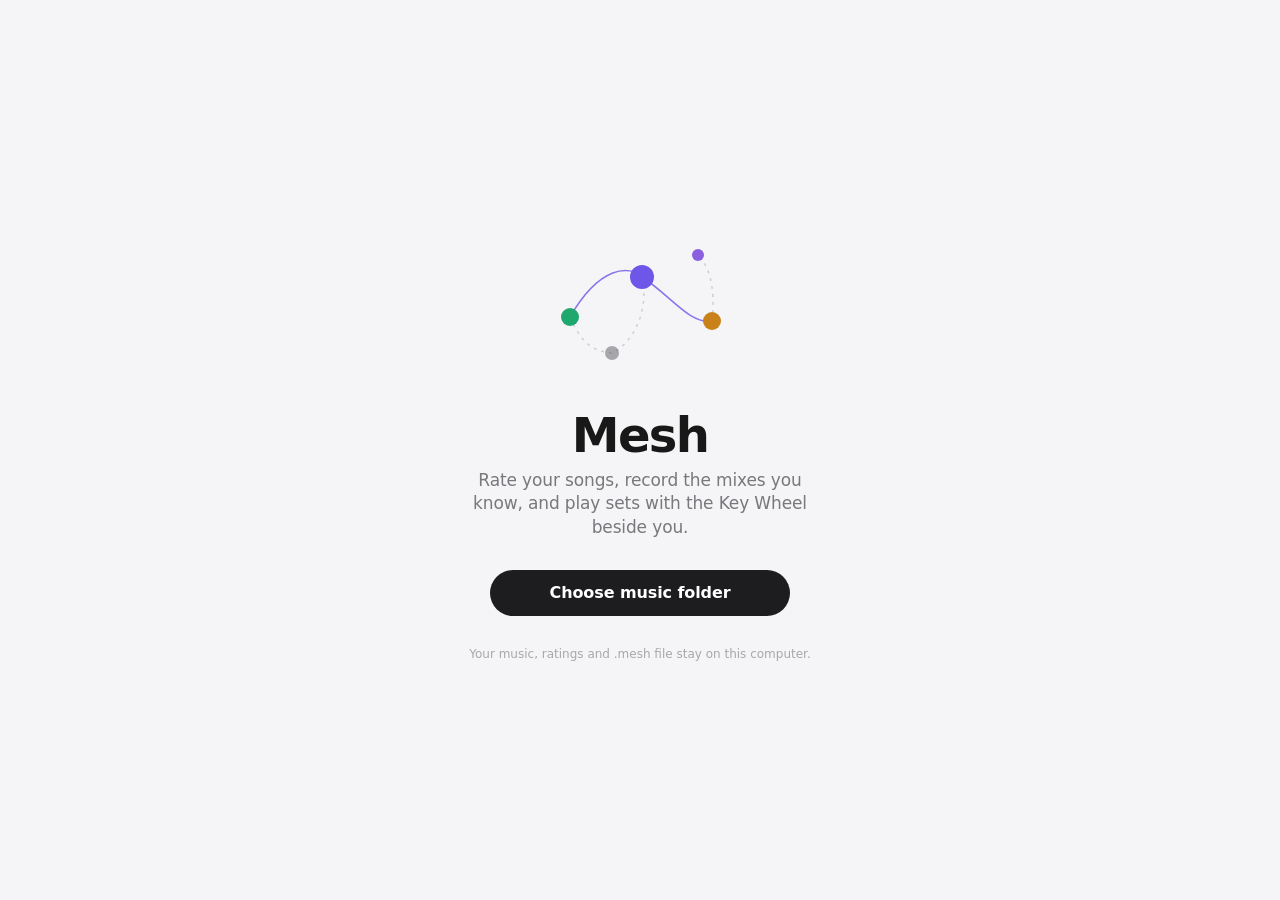
==== commit c46eed3d: "Mesh v2.0 "Second Release": Rate + Key Wheel inside Mesh, Apple-style redesign One web app for the w" ====
--- a/index.html
+++ b/index.html
@@ -1,1503 +1,118 @@
 <!doctype html>
-<html lang="en">
+<html lang="en" data-theme="dark">
 <head>
 <meta charset="utf-8">
-<meta name="viewport" content="width=device-width,initial-scale=1">
-<title>Mesh — Transition Library</title>
-<meta name="color-scheme" content="dark">
-<link rel="icon" href="data:image/svg+xml,%3Csvg xmlns='http://www.w3.org/2000/svg' viewBox='0 0 32 32'%3E%3Crect width='32' height='32' rx='9' fill='%2309081a'/%3E%3Cpath d='M9 10 23 13M9 10 13 23M23 13 13 23' stroke='%23a48bff' stroke-width='2'/%3E%3Ccircle cx='9' cy='10' r='3' fill='%23fff'/%3E%3Ccircle cx='23' cy='13' r='3' fill='%23c8ff3d'/%3E%3Ccircle cx='13' cy='23' r='3' fill='%23fff'/%3E%3C/svg%3E">
-<link rel="preconnect" href="https://api.fontshare.com" crossorigin>
-<link rel="preconnect" href="https://fonts.googleapis.com">
-<link rel="preconnect" href="https://fonts.gstatic.com" crossorigin>
-<link href="https://api.fontshare.com/v2/css?f[]=clash-display@500,600,700&f[]=satoshi@400,500,700&display=swap" rel="stylesheet">
-<link href="https://fonts.googleapis.com/css2?family=JetBrains+Mono:wght@400;500;600&display=swap" rel="stylesheet">
-<style>
-:root{
-  --bg:#09081a;
-  --ink:#f3f1ff; --ink-2:#bdb7df; --ink-3:#8a84b0;
-  --violet:#7b5cff; --violet-2:#a48bff;
-  --accent:#c8ff3d; --accent-2:#9fe414; --accent-ink:#141a03;
-  --danger:#ff5a7a; --warn:#ffb547; --good:#3dffa8;
-  --glass-1:rgba(255,255,255,.105); --glass-2:rgba(255,255,255,.035); --glass-edge:rgba(255,255,255,.13);
-  --neu-a:#201c3d; --neu-b:#13112a; --neu-lo:rgba(0,0,0,.58); --neu-hi:rgba(170,150,255,.075);
-  --well-a:#0f0d22; --well-b:#1b1835;
-  --r-xl:34px; --r-lg:26px; --r-md:18px; --r-sm:12px;
-  --font-display:'Clash Display','Satoshi',ui-sans-serif,sans-serif;
-  --font-body:'Satoshi','Avenir Next','Segoe UI Variable',ui-sans-serif,sans-serif;
-  --font-mono:'JetBrains Mono',ui-monospace,'SF Mono',Menlo,monospace;
-  --ease:cubic-bezier(.22,1,.36,1);
-}
-*{box-sizing:border-box;margin:0;padding:0}
-[hidden]{display:none!important}
-html,body{min-height:100%}
-body{background:var(--bg);color:var(--ink);font:400 15px/1.5 var(--font-body);-webkit-font-smoothing:antialiased;overflow-x:hidden}
-button{font:inherit;color:inherit;background:none;border:0;cursor:pointer}
-button:disabled{cursor:not-allowed}
-input,textarea{font:inherit;color:inherit}
-ul,ol{list-style:none}
-code,kbd{font-family:var(--font-mono)}
-:focus-visible{outline:2px solid var(--accent);outline-offset:3px;border-radius:10px}
-::selection{background:var(--accent);color:var(--accent-ink)}
-::-webkit-scrollbar{width:10px;height:10px}
-::-webkit-scrollbar-thumb{background:rgba(255,255,255,.12);border-radius:10px;border:3px solid transparent;background-clip:padding-box}
-
-/* ---------- atmosphere ---------- */
-#meshbg{position:fixed;inset:0;z-index:0;pointer-events:none;opacity:.6}
-.aurora{position:fixed;inset:-25%;z-index:0;pointer-events:none;filter:blur(90px)}
-.aurora i{position:absolute;border-radius:50%;mix-blend-mode:screen;animation:drift 30s ease-in-out infinite alternate}
-.aurora i:nth-child(1){width:60vw;height:60vw;left:8%;top:2%;background:radial-gradient(circle,#5a37ff 0,transparent 66%);opacity:.6}
-.aurora i:nth-child(2){width:46vw;height:46vw;right:4%;top:26%;background:radial-gradient(circle,#ff3d9a 0,transparent 66%);opacity:.33;animation-duration:38s}
-.aurora i:nth-child(3){width:52vw;height:52vw;left:32%;bottom:-6%;background:radial-gradient(circle,#10c4ad 0,transparent 66%);opacity:.28;animation-duration:44s}
-@keyframes drift{to{transform:translate(7vw,-5vh) scale(1.14)}}
-.grain{position:fixed;inset:0;z-index:1;pointer-events:none;opacity:.075;mix-blend-mode:overlay;
-  background-image:url("data:image/svg+xml,%3Csvg xmlns='http://www.w3.org/2000/svg' width='220' height='220'%3E%3Cfilter id='n'%3E%3CfeTurbulence type='fractalNoise' baseFrequency='.85' numOctaves='3' stitchTiles='stitch'/%3E%3C/filter%3E%3Crect width='100%25' height='100%25' filter='url(%23n)'/%3E%3C/svg%3E")}
-main{position:relative;z-index:2}
-.view{min-height:100vh;max-width:1440px;margin:0 auto;padding:26px clamp(16px,4vw,52px) 44px;animation:viewIn .6s var(--ease)}
-@keyframes viewIn{from{opacity:0;transform:translateY(14px)}}
-
-/* ---------- materials ---------- */
-.glass{position:relative;background:linear-gradient(140deg,var(--glass-1),var(--glass-2) 62%);
-  -webkit-backdrop-filter:blur(26px) saturate(150%);backdrop-filter:blur(26px) saturate(150%);
-  border:1px solid var(--glass-edge);border-radius:var(--r-lg);
-  box-shadow:inset 0 1px 0 rgba(255,255,255,.2),inset 0 -1px 0 rgba(255,255,255,.03),0 40px 90px -36px rgba(0,0,0,.8)}
-.glass::before{content:"";position:absolute;inset:0;border-radius:inherit;pointer-events:none;
-  background:linear-gradient(118deg,rgba(255,255,255,.13) 0,rgba(255,255,255,0) 28%)}
-.neu{background:linear-gradient(145deg,var(--neu-a),var(--neu-b));
-  box-shadow:8px 8px 18px var(--neu-lo),-6px -6px 14px var(--neu-hi),inset 0 1px 0 rgba(255,255,255,.07);
-  border-radius:var(--r-md);transition:box-shadow .25s var(--ease),transform .25s var(--ease)}
-.neu:not(div):not(span):hover{transform:translateY(-1px)}
-.neu:not(div):not(span):active{transform:translateY(1px);box-shadow:inset 6px 6px 12px rgba(0,0,0,.6),inset -4px -4px 10px var(--neu-hi)}
-.well{background:linear-gradient(145deg,var(--well-a),var(--well-b));
-  box-shadow:inset 8px 8px 18px rgba(0,0,0,.62),inset -6px -6px 14px var(--neu-hi);border-radius:var(--r-md)}
-
-/* ---------- type ---------- */
-.display{font-family:var(--font-display);font-weight:600;letter-spacing:-.02em;line-height:1.02}
-.display.sm{font-size:22px}
-.eyebrow{font:600 11px/1 var(--font-mono);letter-spacing:.16em;text-transform:uppercase;color:var(--ink-3)}
-.muted{color:var(--ink-2)}
-.mono{font-family:var(--font-mono)}
-kbd{font-size:11px;padding:3px 7px;border-radius:7px;background:rgba(255,255,255,.07);border:1px solid rgba(255,255,255,.12);color:var(--ink-2)}
-
-/* ---------- buttons ---------- */
-.btn{display:inline-flex;align-items:center;justify-content:center;gap:10px;padding:14px 22px;border-radius:16px;font-weight:700;letter-spacing:.01em;white-space:nowrap}
-.btn svg{width:18px;height:18px}
-.btn-xl{padding:19px 30px;font-size:17px;border-radius:20px}
-.btn-accent{background:linear-gradient(145deg,#dcff74,var(--accent-2));color:var(--accent-ink);
-  box-shadow:0 14px 34px -10px rgba(200,255,61,.55),8px 8px 18px var(--neu-lo),inset 0 1px 0 rgba(255,255,255,.6),inset 0 -2px 0 rgba(0,0,0,.18);
-  transition:transform .25s var(--ease),box-shadow .25s var(--ease),filter .25s}
-.btn-accent:hover:not(:disabled){transform:translateY(-2px);box-shadow:0 20px 44px -10px rgba(200,255,61,.7),8px 8px 18px var(--neu-lo),inset 0 1px 0 rgba(255,255,255,.6),inset 0 -2px 0 rgba(0,0,0,.18)}
-.btn-accent:active:not(:disabled){transform:translateY(1px)}
-.btn-accent:disabled{filter:grayscale(1) brightness(.45);box-shadow:inset 4px 4px 10px rgba(0,0,0,.5);opacity:.7}
-.icon-btn{width:50px;height:50px;border-radius:50%;display:grid;place-items:center;flex:none}
-.icon-btn svg{width:20px;height:20px}
-.icon-btn.sm{width:38px;height:38px}
-.icon-btn.sm svg{width:16px;height:16px}
-
-/* ---------- chips ---------- */
-.chips{display:flex;flex-wrap:wrap;gap:6px}
-.chip{display:inline-flex;align-items:baseline;gap:5px;padding:6px 9px;border-radius:999px;font:500 12px/1 var(--font-mono);
-  background:rgba(255,255,255,.06);border:1px solid rgba(255,255,255,.1);color:var(--ink);white-space:nowrap}
-.chip small{font-size:10px;color:var(--ink-3);letter-spacing:.04em}
-.chip.key{--h:260;background:hsla(var(--h),95%,62%,.15);border-color:hsla(var(--h),95%,68%,.42);color:hsl(var(--h),100%,82%)}
-.chip.key small{color:hsla(var(--h),90%,85%,.75)}
-.chip.na{color:var(--ink-3)}
-.chip.good{border-color:rgba(61,255,168,.4);color:#8dffcb;background:rgba(61,255,168,.09)}
-.chip.ok{border-color:rgba(255,181,71,.4);color:#ffd08a;background:rgba(255,181,71,.08)}
-.chip.bad{border-color:rgba(255,90,122,.45);color:#ff9bb0;background:rgba(255,90,122,.09)}
-.tag{font:600 10px/1 var(--font-mono);letter-spacing:.08em;text-transform:uppercase;padding:5px 8px;border-radius:7px;background:rgba(200,255,61,.12);color:var(--accent);white-space:nowrap}
-.tag.warn{background:rgba(255,90,122,.14);color:#ff9bb0}
-.tag.soft{background:rgba(255,255,255,.07);color:var(--ink-2)}
-
-/* ---------- artwork ---------- */
-.art{--h:260;position:relative;flex:none;overflow:hidden;border-radius:12px;display:grid;place-items:center;
-  background:radial-gradient(130% 120% at 18% 8%,hsl(var(--h) 85% 64%/.95),hsl(calc(var(--h) + 70) 70% 22%) 72%);
-  box-shadow:0 10px 22px -10px rgba(0,0,0,.7),inset 0 1px 0 rgba(255,255,255,.25)}
-.art .ph{font-family:var(--font-display);font-weight:600;color:rgba(255,255,255,.88);letter-spacing:-.02em}
-.art img{position:absolute;inset:0;width:100%;height:100%;object-fit:cover;opacity:0;transition:opacity .45s var(--ease)}
-.art.loaded img{opacity:1}
-.art.xs{width:34px;height:34px;border-radius:9px;font-size:12px}
-.art.sm{width:46px;height:46px;font-size:15px}
-.art.md{width:68px;height:68px;border-radius:14px;font-size:22px}
-.art.lg{width:100%;aspect-ratio:1;border-radius:22px;font-size:56px}
-
-/* ---------- song row ---------- */
-.song{display:flex;align-items:center;gap:14px;min-width:0;text-align:left}
-.song .meta{display:flex;flex-direction:column;min-width:0;flex:1}
-.song .t{font-weight:700;white-space:nowrap;overflow:hidden;text-overflow:ellipsis}
-.song .a{color:var(--ink-2);font-size:13.5px;white-space:nowrap;overflow:hidden;text-overflow:ellipsis}
-.song .chips{flex:none;flex-wrap:nowrap}
-
-/* ---------- topbar ---------- */
-.topbar{display:flex;align-items:center;gap:16px;margin-bottom:26px}
-.tb-title{flex:1;min-width:0}
-.tb-title .eyebrow{margin-bottom:6px}
-.brand{font:700 26px/1 var(--font-display);letter-spacing:-.04em}
-.brand span,.wordmark .dot{color:var(--accent)}
-.file-chip{display:inline-flex;align-items:center;gap:9px;padding:9px 14px;border-radius:999px;font:500 13px/1 var(--font-mono);color:var(--ink-2);
-  background:rgba(255,255,255,.06);border:1px solid rgba(255,255,255,.11)}
-.file-chip:hover{color:var(--ink);border-color:rgba(255,255,255,.22)}
-.dotlive{width:7px;height:7px;border-radius:50%;background:var(--accent);box-shadow:0 0 12px var(--accent)}
-.save-status{margin-left:auto;font:500 12px/1 var(--font-mono);color:var(--ink-3);white-space:nowrap}
-.save-status.ok{color:var(--good)}
-.save-status.err{color:var(--danger)}
-
-/* ---------- OPEN ---------- */
-.view-open{display:flex;align-items:center}
-.open-grid{display:grid;grid-template-columns:1.25fr .9fr;gap:clamp(24px,5vw,80px);align-items:center;width:100%}
-.wordmark{font:700 clamp(96px,17vw,250px)/.82 var(--font-display);letter-spacing:-.065em;margin:22px 0 28px -.04em;
-  background:linear-gradient(180deg,#fff 30%,rgba(255,255,255,.35));-webkit-background-clip:text;background-clip:text;color:transparent}
-.wordmark .dot{-webkit-text-fill-color:var(--accent);text-shadow:0 0 60px rgba(200,255,61,.5)}
-.lede{font-size:clamp(16px,1.5vw,19px);max-width:30em;color:var(--ink-2);margin-bottom:34px}
-.lede code{color:var(--accent);font-size:.9em}
-.open-actions{display:flex;flex-wrap:wrap;gap:14px;align-items:center}
-.open-actions .neu{padding:17px 22px;border-radius:18px}
-.open-actions .neu b{font-family:var(--font-mono);font-weight:500;color:var(--accent)}
-.warn-box{margin-top:22px;padding:14px 16px;border-radius:14px;background:rgba(255,90,122,.1);border:1px solid rgba(255,90,122,.3);color:#ffc0cd;max-width:34em}
-.open-card{padding:30px;transform:rotate(-1.4deg) translateY(10px)}
-.open-card h3{font:600 26px/1.1 var(--font-display);margin:10px 0 8px}
-.open-card .muted{font-size:14px}
-.code{margin-top:20px;padding:18px 20px;font:400 12.5px/1.75 var(--font-mono);color:var(--ink-2);white-space:pre;overflow:auto}
-.code .k{color:var(--violet-2)} .code .s{color:var(--accent)} .code .n{color:#ffb0d6}
-.pick-list{display:flex;flex-direction:column;gap:12px;margin-top:20px}
-.pick-list button{display:flex;align-items:center;gap:12px;padding:16px 18px;text-align:left;font:500 14px var(--font-mono)}
-.field{display:flex;align-items:center;gap:8px;padding:6px 6px 6px 18px;margin-top:20px}
-.field input{flex:1;background:none;border:0;outline:0;padding:12px 0;font:500 15px var(--font-mono);min-width:0}
-.field .suffix{font:500 15px var(--font-mono);color:var(--ink-3)}
-
-/* ---------- HOME ---------- */
-.home-grid{display:grid;grid-template-columns:minmax(0,1.3fr) minmax(0,.9fr);gap:26px;align-items:start}
-.panel{padding:clamp(22px,3vw,36px)}
-.home-left h2{font-size:clamp(40px,5vw,66px);margin:12px 0 6px;word-break:break-word}
-.home-left .folder{font:500 13px var(--font-mono);color:var(--ink-3)}
-.stats{display:grid;grid-template-columns:1fr 1fr 1.35fr;gap:16px;margin:30px 0 12px}
-.stat{padding:20px 20px 18px;display:flex;flex-direction:column;gap:8px}
-.stat .num{font:600 clamp(34px,3.6vw,50px)/1 var(--font-display);letter-spacing:-.03em}
-.stat .lab{font:600 11px/1.3 var(--font-mono);letter-spacing:.1em;text-transform:uppercase;color:var(--ink-3)}
-.stat-hero .num{color:var(--accent);text-shadow:0 0 34px rgba(200,255,61,.35)}
-.chain{font-size:13px;color:var(--ink-3);min-height:20px;margin-bottom:24px;overflow:hidden;text-overflow:ellipsis;white-space:nowrap}
-.chain b{color:var(--ink-2);font-weight:500}
-.chain .ar{color:var(--accent);margin:0 6px}
-.search{display:flex;align-items:center;gap:12px;padding:4px 16px 4px 18px;border-radius:18px}
-.search svg{width:20px;height:20px;color:var(--ink-3);flex:none}
-.search input{flex:1;min-width:0;background:none;border:0;outline:0;padding:16px 0;font-size:16px}
-.search input::placeholder{color:var(--ink-3)}
-.search:focus-within{box-shadow:inset 8px 8px 18px rgba(0,0,0,.62),inset -6px -6px 14px var(--neu-hi),0 0 0 2px rgba(200,255,61,.5)}
-.results{margin-top:10px;max-height:330px;overflow:auto;display:flex;flex-direction:column;gap:2px}
-.results li{border-radius:14px}
-.results .song{padding:9px 10px;border-radius:14px;width:100%}
-.results .song:hover,.results li.sel .song{background:rgba(255,255,255,.07)}
-.results .empty{padding:16px 10px;color:var(--ink-3);font-size:14px}
-.home-actions{display:flex;gap:14px;align-items:center;margin-top:26px;flex-wrap:wrap}
-.scan{display:flex;align-items:center;gap:12px;margin-top:22px;font:500 12px var(--font-mono);color:var(--ink-3)}
-.scan-bar{flex:none;width:120px;height:6px;border-radius:6px;overflow:hidden}
-.scan-bar i{display:block;height:100%;width:0;background:linear-gradient(90deg,var(--violet),var(--accent));transition:width .3s}
-.home-right{margin-top:64px;display:flex;flex-direction:column;gap:30px}
-.add-tile{display:flex;flex-direction:column;align-items:flex-start;gap:14px;text-align:left;padding:8px;border-radius:22px}
-.add-tile .plus{width:132px;height:132px;border-radius:50%;display:grid;place-items:center;margin-bottom:10px}
-.add-tile .plus-inner{width:84px;height:84px;border-radius:50%;display:grid;place-items:center;color:var(--accent);transition:transform .4s var(--ease),box-shadow .4s}
-.add-tile .plus-inner svg{width:34px;height:34px}
-.add-tile:hover .plus-inner{transform:rotate(90deg) scale(1.06);box-shadow:8px 8px 18px var(--neu-lo),-6px -6px 14px var(--neu-hi),0 0 40px rgba(200,255,61,.3)}
-.add-tile .display{font-size:clamp(36px,3.8vw,54px)}
-.add-tile .muted{max-width:22em}
-.recent ul{display:flex;flex-direction:column;gap:6px;margin-top:14px}
-.recent button{display:flex;align-items:center;gap:10px;width:100%;padding:8px;border-radius:14px;text-align:left;font-size:13.5px}
-.recent button:hover{background:rgba(255,255,255,.06)}
-.recent .ar{color:var(--accent);flex:none}
-.recent .nm{min-width:0;flex:1;overflow:hidden;text-overflow:ellipsis;white-space:nowrap}
-.recent .nm span{color:var(--ink-3)}
-.recent .none{color:var(--ink-3);font-size:14px;padding:6px 2px}
-
-/* ---------- ADD ---------- */
-.stage{display:grid;grid-template-columns:minmax(0,1fr) minmax(280px,1.05fr) minmax(0,1fr);gap:clamp(16px,2.4vw,34px);align-items:start}
-.slot{position:relative;border-radius:var(--r-xl);min-height:470px;display:flex;transition:background .4s,box-shadow .4s}
-.slot-btn{flex:1;display:flex;flex-direction:column;align-items:center;justify-content:center;gap:14px;padding:26px;border-radius:inherit;text-align:center;width:100%}
-.slot.empty .plus{width:96px;height:96px;border-radius:50%;display:grid;place-items:center;color:var(--accent);transition:transform .45s var(--ease)}
-.slot.empty .plus svg{width:36px;height:36px}
-.slot.empty .slot-btn:hover .plus{transform:scale(1.08) rotate(90deg)}
-.slot-lab{font:600 22px/1.1 var(--font-display);margin-top:8px}
-.slot-hint{font-size:13.5px;color:var(--ink-3)}
-.slot.locked{opacity:.45}
-.slot.locked .plus{color:var(--ink-3)}
-.slot.locked .slot-btn:hover .plus{transform:none}
-.slot.filled .slot-btn{justify-content:flex-start;align-items:stretch;text-align:left;padding:18px}
-.slot-meta{display:flex;flex-direction:column;gap:6px;padding:16px 6px 4px}
-.slot-meta .t{font:600 24px/1.1 var(--font-display);letter-spacing:-.01em}
-.slot-meta .a{color:var(--ink-2)}
-.slot-meta .chips{margin-top:8px}
-.slot-meta .row{display:flex;gap:8px;flex-wrap:wrap;margin-top:6px}
-.slot-x{position:absolute;top:28px;right:28px;z-index:3;background:rgba(10,8,24,.55);-webkit-backdrop-filter:blur(10px);backdrop-filter:blur(10px);border:1px solid rgba(255,255,255,.18)}
-.slot-x:hover{background:rgba(10,8,24,.8)}
-.slot-tag{position:absolute;top:30px;left:30px;z-index:3}
-.slot.filled{animation:pop .5s var(--ease)}
-@keyframes pop{from{transform:scale(.97);opacity:.6}}
-.mid{display:flex;flex-direction:column;align-items:stretch;padding-top:150px}
-.arrow{display:flex;align-items:center;gap:0;height:46px}
-.arrow-track{flex:1;height:22px;border-radius:22px;position:relative;overflow:hidden}
-.arrow-fill{position:absolute;inset:4px auto 4px 4px;width:0;border-radius:18px;
-  background:linear-gradient(90deg,var(--violet),#b07bff 45%,var(--accent));background-size:200% 100%;
-  box-shadow:0 0 22px rgba(200,255,61,.35);transition:width .9s var(--ease);animation:flow 3.2s linear infinite}
-@keyframes flow{to{background-position:-200% 0}}
-.arrow[data-fill="1"] .arrow-fill{width:calc(50% - 4px)}
-.arrow[data-fill="2"] .arrow-fill{width:calc(100% - 8px)}
-.arrow-head{width:40px;height:46px;flex:none;margin-left:-6px;color:#2a2550;transition:color .6s var(--ease),filter .6s}
-.arrow[data-fill="2"] .arrow-head{color:var(--accent);filter:drop-shadow(0 0 12px rgba(200,255,61,.6))}
-.arrow-cap{display:flex;justify-content:space-between;margin-top:12px;font:600 10.5px/1 var(--font-mono);letter-spacing:.14em;text-transform:uppercase;color:var(--ink-3)}
-.arrow-cap .on{color:var(--accent)}
-.compat{display:flex;justify-content:center;gap:8px;flex-wrap:wrap;margin-top:16px;min-height:28px}
-.notes{margin-top:22px;display:flex;flex-direction:column;gap:12px;animation:rise .55s var(--ease)}
-@keyframes rise{from{opacity:0;transform:translateY(12px)}}
-.notes textarea{width:100%;min-height:210px;resize:vertical;padding:18px 20px;border:0;outline:0;font-size:15px;line-height:1.6;border-radius:22px}
-.notes textarea::placeholder{color:var(--ink-3)}
-.notes textarea:focus{box-shadow:inset 8px 8px 18px rgba(0,0,0,.62),inset -6px -6px 14px var(--neu-hi),0 0 0 2px rgba(200,255,61,.45)}
-.tick{width:60px;height:60px}
-.tick svg{width:26px;height:26px}
-.existing{margin-top:34px;padding:22px 24px}
-.existing header{display:flex;align-items:center;gap:12px;margin-bottom:14px}
-.existing header .count{font:600 12px var(--font-mono);color:var(--accent)}
-.ex-list{max-height:300px;overflow:auto;display:flex;flex-direction:column;gap:8px;padding-right:4px}
-.ex-row{display:grid;grid-template-columns:minmax(0,1.2fr) minmax(0,1fr) auto;align-items:center;gap:18px;padding:10px 12px;border-radius:18px;border:1px solid transparent;transition:background .25s,border-color .25s,opacity .25s}
-.ex-row:hover{background:rgba(255,255,255,.05)}
-.ex-row.editing{border-color:rgba(200,255,61,.45);background:rgba(200,255,61,.06)}
-.ex-row.del{opacity:.5}
-.ex-row.del .song .t,.ex-row.del .ex-notes{text-decoration:line-through}
-.ex-notes{font-size:13.5px;color:var(--ink-2);overflow:hidden;text-overflow:ellipsis;display:-webkit-box;-webkit-line-clamp:2;-webkit-box-orient:vertical}
-.ex-notes.none{color:var(--ink-3);font-style:italic}
-.ex-act{display:flex;gap:10px}
-.ex-act .del-btn:hover{color:var(--danger)}
-
-/* ---------- DJ ---------- */
-.dj-grid{display:grid;grid-template-columns:minmax(300px,.85fr) minmax(0,1.3fr);gap:clamp(18px,2.6vw,36px);align-items:start}
-.deck{padding:24px;overflow:hidden;position:sticky;top:20px}
-.deck-bg{position:absolute;inset:-40px;z-index:0;background-size:cover;background-position:center;filter:blur(60px) saturate(1.5);opacity:.45;transition:background-image .6s}
-.deck>*:not(.deck-bg){position:relative;z-index:1}
-.deck-art{max-width:420px;margin:0 auto}
-.deck-meta{margin-top:22px}
-.deck-meta h1{font-size:clamp(30px,3vw,44px);margin:8px 0 4px;word-break:break-word}
-.deck-meta p{color:var(--ink-2);font-size:16px}
-.deck-meta .chips{margin-top:14px}
-.transport{display:flex;align-items:center;justify-content:center;gap:22px;margin-top:26px}
-.play{width:78px;height:78px}
-.play svg{width:30px;height:30px}
-.play.on{color:var(--accent)}
-.seek-wrap{display:flex;align-items:center;gap:12px;margin-top:22px;font:500 12px var(--font-mono);color:var(--ink-2)}
-.seek{--p:0%;-webkit-appearance:none;appearance:none;flex:1;height:14px;border-radius:14px;cursor:pointer;
-  background:linear-gradient(90deg,var(--violet),var(--accent)) 0 0/var(--p) 100% no-repeat,linear-gradient(145deg,var(--well-a),var(--well-b));
-  box-shadow:inset 4px 4px 8px rgba(0,0,0,.6),inset -3px -3px 7px var(--neu-hi)}
-.seek::-webkit-slider-thumb{-webkit-appearance:none;width:22px;height:22px;border-radius:50%;background:linear-gradient(145deg,#f4ffd6,var(--accent));box-shadow:0 0 16px rgba(200,255,61,.6),2px 2px 6px rgba(0,0,0,.5)}
-.seek::-moz-range-thumb{width:22px;height:22px;border:0;border-radius:50%;background:var(--accent)}
-.trail{display:flex;flex-wrap:wrap;gap:6px;margin-top:22px;align-items:center}
-.trail .eyebrow{margin-right:6px}
-.trail button{font:500 12px var(--font-mono);color:var(--ink-3);padding:5px 9px;border-radius:9px;background:rgba(255,255,255,.05);max-width:160px;overflow:hidden;text-overflow:ellipsis;white-space:nowrap}
-.trail button:hover{color:var(--ink)}
-.trail .sep{color:var(--ink-3);font-size:11px}
-.next header{display:flex;align-items:baseline;gap:12px;margin:6px 0 18px}
-.next header .count{font:600 12px var(--font-mono);color:var(--accent)}
-.next-list{display:flex;flex-direction:column;gap:16px}
-.tcard{display:grid;grid-template-columns:minmax(0,1fr) minmax(0,1.05fr);align-items:center;gap:0;animation:rise .5s var(--ease) backwards}
-.tlink{display:flex;align-items:center;min-width:0}
-.tlink .idx{flex:none;width:30px;height:30px;border-radius:50%;display:grid;place-items:center;font:600 12px var(--font-mono);color:var(--accent);margin-right:10px}
-.tline{flex:1;position:relative;min-width:0;display:flex;align-items:center}
-.tline::before{content:"";position:absolute;left:0;right:0;top:50%;height:3px;margin-top:-1.5px;border-radius:3px;background:linear-gradient(90deg,rgba(123,92,255,.2),var(--violet) 40%,var(--accent))}
-.tnotes{position:relative;z-index:1;width:calc(100% - 24px);margin:0 auto;min-height:62px;max-height:180px;resize:vertical;padding:11px 14px;border:0;outline:0;font-size:13.5px;line-height:1.5;border-radius:16px}
-.tnotes:focus{box-shadow:inset 6px 6px 14px rgba(0,0,0,.62),inset -5px -5px 12px var(--neu-hi),0 0 0 2px rgba(200,255,61,.45)}
-.tnotes::placeholder{color:var(--ink-3)}
-.tlink .head{width:16px;height:22px;flex:none;color:var(--accent);margin-left:-2px}
-.tdest{display:flex;align-items:center;gap:14px;padding:12px 14px;border-radius:22px;text-align:left;min-width:0;transition:transform .3s var(--ease),border-color .3s}
-.tdest:hover{transform:translateX(4px);border-color:rgba(200,255,61,.5)}
-.tdest .meta{display:flex;flex-direction:column;gap:5px;min-width:0;flex:1}
-.tdest .t{font-weight:700;font-size:16px;white-space:nowrap;overflow:hidden;text-overflow:ellipsis}
-.tdest .a{font-size:13.5px;color:var(--ink-2);white-space:nowrap;overflow:hidden;text-overflow:ellipsis}
-.tdest .chips{margin-top:4px}
-.tdest .go{width:22px;height:22px;color:var(--ink-3);flex:none;transition:color .3s}
-.tdest:hover .go{color:var(--accent)}
-.tadd{width:100%;display:flex;align-items:center;justify-content:center;gap:12px;padding:22px;border-radius:22px;color:var(--ink-2);font-weight:600;border:1.5px dashed rgba(255,255,255,.14)}
-.tadd:hover{color:var(--accent);border-color:rgba(200,255,61,.45)}
-.tadd .pl{width:40px;height:40px;border-radius:50%;display:grid;place-items:center;color:var(--accent)}
-.tadd svg{width:18px;height:18px}
-.dj-empty{padding:34px;text-align:left}
-.dj-empty h3{font:600 28px/1.1 var(--font-display);margin:10px 0 8px}
-.dj-empty p{color:var(--ink-2);margin-bottom:22px}
-.deck-empty{display:flex;flex-direction:column;align-items:center;justify-content:center;gap:16px;min-height:420px;text-align:center;color:var(--ink-2)}
-
-/* ---------- search sheet ---------- */
-.sheet{position:fixed;inset:0;z-index:50;display:flex;justify-content:center;align-items:flex-start;padding:9vh 16px 16px;
-  background:rgba(6,5,16,.5);-webkit-backdrop-filter:blur(8px);backdrop-filter:blur(8px);opacity:0;transition:opacity .22s}
-.sheet.on{opacity:1}
-.sheet-card{width:min(780px,100%);max-height:80vh;display:flex;flex-direction:column;padding:22px;border-radius:30px;transform:translateY(-12px) scale(.985);transition:transform .35s var(--ease)}
-.sheet.on .sheet-card{transform:none}
-.sheet-head{display:flex;align-items:center;gap:12px;margin-bottom:16px}
-.sheet-head h3{font:600 24px/1 var(--font-display);flex:1}
-.scope{display:flex;gap:6px;padding:4px;border-radius:14px}
-.scope button{padding:8px 12px;border-radius:10px;font:600 12px var(--font-mono);color:var(--ink-3)}
-.scope button[aria-pressed=true]{background:linear-gradient(145deg,var(--neu-a),var(--neu-b));color:var(--ink);box-shadow:4px 4px 10px var(--neu-lo),-3px -3px 8px var(--neu-hi)}
-.sheet .results{max-height:none;flex:1;margin-top:14px}
-.sheet .results .song{cursor:pointer}
-.sheet-foot{display:flex;gap:16px;margin-top:12px;font:500 11px var(--font-mono);color:var(--ink-3)}
-
-/* ---------- toast ---------- */
-.toast{position:fixed;left:50%;bottom:26px;z-index:80;transform:translate(-50%,20px);opacity:0;pointer-events:none;
-  padding:14px 20px;border-radius:16px;font-weight:600;transition:all .35s var(--ease);max-width:calc(100% - 32px)}
-.toast.on{opacity:1;transform:translate(-50%,0)}
-
-/* ---------- responsive ---------- */
-@media (max-width:1020px){
-  .open-grid,.home-grid,.dj-grid{grid-template-columns:1fr}
-  .home-right{margin-top:0}
-  .open-card{transform:none}
-  .deck{position:relative;top:0}
-  .stage{grid-template-columns:1fr}
-  .slot{min-height:230px}
-  .slot.filled .slot-btn{flex-direction:row;align-items:center}
-  .slot.filled .art.lg{width:150px;flex:none}
-  .stage{gap:14px}
-  .mid{display:contents}
-  #slotA{order:1} .arrow{order:2} .compat{order:3} #slotB{order:4} .notes{order:5}
-  .arrow{transform:rotate(90deg);width:120px;margin:37px auto}
-  .arrow-cap{display:none}
-  .compat{margin-top:0}
-}
-@media (max-width:640px){
-  .stats{grid-template-columns:1fr 1fr}
-  .stat-hero{grid-column:1/-1}
-  .ex-row{grid-template-columns:1fr auto}
-  .ex-row .ex-notes{display:none}
-  .tcard{grid-template-columns:1fr;gap:10px}
-  .tline::before{display:none}
-  .tlink .head{display:none}
-  .song .chips{display:none}
-  .topbar{flex-wrap:wrap}
-  .save-status{order:5;width:100%;margin-left:0}
-}
-@media (prefers-reduced-motion:reduce){
-  *,*::before,*::after{animation:none!important;transition:none!important}
-}
-</style>
+<meta name="viewport" content="width=device-width, initial-scale=1, viewport-fit=cover">
+<title>Mesh</title>
+<meta name="description" content="Prepare, connect and perform: rate songs, record transitions and play DJ sets from your own music folder.">
+<meta name="theme-color" content="#101014" media="(prefers-color-scheme: dark)">
+<meta name="theme-color" content="#f5f5f7" media="(prefers-color-scheme: light)">
+<link rel="manifest" href="manifest.webmanifest">
+<link rel="icon" href="icons/icon.svg" type="image/svg+xml">
+<link rel="apple-touch-icon" href="icons/icon-192.png">
+<script>
+  /* Apply the theme before first paint, so there is no flash. */
+  (function () { try { var t = JSON.parse(localStorage.getItem('mesh2.theme') || '"system"'); if (t === 'system') t = matchMedia('(prefers-color-scheme: light)').matches ? 'light' : 'dark'; document.documentElement.dataset.theme = t; } catch (e) {} })();
+</script>
+<link rel="stylesheet" href="css/mesh.css">
 </head>
 <body>
-<canvas id="meshbg" aria-hidden="true"></canvas>
-<div class="aurora" aria-hidden="true"><i></i><i></i><i></i></div>
-<div class="grain" aria-hidden="true"></div>
+<!--
+  Mesh 2.0 "Second Release"
+  One app for the whole DJ workflow: Rate (prepare) · Add music (connect) · DJ (perform).
+  Ratings live in the FLAC tags, transitions in the .mesh file, key rules in KeyRules v1.
+  Design plan: docs/design-plan-v2.md
+-->
+<div class="ambient" id="ambient" aria-hidden="true"><div class="layer"></div><div class="layer"></div></div>
 
-<main id="app">
-
-<!-- =============== OPEN =============== -->
-<section id="v-open" class="view view-open">
-  <div class="open-grid">
-    <div>
-      <p class="eyebrow">Transition library · format v1</p>
-      <h1 class="wordmark">mesh<span class="dot">.</span></h1>
-      <p class="lede">Every song you can mix, wired to every song it mixes into. Open your music folder — the <code>.mesh</code> file lives in its root, right beside your FLACs.</p>
-      <div class="open-actions">
-        <button id="btn-pick" class="btn btn-accent btn-xl">
-          <svg viewBox="0 0 24 24" fill="none" stroke="currentColor" stroke-width="2.2" stroke-linecap="round" stroke-linejoin="round"><path d="M3 7a2 2 0 0 1 2-2h4l2 2h8a2 2 0 0 1 2 2v8a2 2 0 0 1-2 2H5a2 2 0 0 1-2-2z"/></svg>
-          Open music folder
-        </button>
-        <button id="btn-reopen" class="btn neu" hidden>Reopen <b></b></button>
-      </div>
-      <p id="open-unsupported" class="warn-box" hidden>This browser can't open local folders. Use Chrome, Edge or Arc on desktop (Brave needs <code>brave://flags/#file-system-access-api</code> enabled).</p>
+<!-- OPEN -->
+<section class="open" id="v-open" aria-label="Open a music folder">
+  <div class="open-inner">
+    <svg class="open-art" viewBox="0 0 220 160" aria-hidden="true">
+      <path class="edge on" d="M40 92 C 70 40, 100 40, 112 52"/>
+      <path class="edge on" d="M112 52 C 140 70, 160 100, 182 96"/>
+      <path class="edge" d="M112 52 C 120 90, 100 120, 82 128"/>
+      <path class="edge" d="M40 92 C 52 120, 64 126, 82 128"/>
+      <path class="edge" d="M182 96 C 186 60, 178 40, 168 30"/>
+      <circle cx="40" cy="92" r="9" fill="var(--harmonic)"/>
+      <circle cx="112" cy="52" r="12" fill="var(--tint)"/>
+      <circle cx="182" cy="96" r="9" fill="var(--energy)"/>
+      <circle cx="82" cy="128" r="7" fill="var(--label-3)"/>
+      <circle cx="168" cy="30" r="6" fill="var(--creative)"/>
+    </svg>
+    <h1>Mesh</h1>
+    <p class="lede">Rate your songs, record the mixes you know, and play sets with the Key Wheel beside you.</p>
+    <div class="open-actions">
+      <button class="btn primary lg" id="btn-pick">Choose music folder</button>
+      <button class="btn lg" id="btn-reopen" hidden>Reopen <b></b></button>
     </div>
-    <div class="open-card glass" id="open-card"></div>
+    <div class="open-panel card" id="open-panel" hidden></div>
+    <p class="foot" id="open-foot">Your music, ratings and .mesh file stay on this computer.</p>
+    <p class="banner warn" id="open-unsupported" hidden><span class="ic"></span>This browser can't open folders. Use Chrome, Edge or Arc on a computer.</p>
   </div>
 </section>
 
-<!-- =============== HOME =============== -->
-<section id="v-home" class="view" hidden>
-  <header class="topbar">
-    <div class="brand">mesh<span>.</span></div>
-    <button class="file-chip" id="home-switch" title="Open a different folder"><span class="dotlive"></span><span id="home-file"></span></button>
-    <span class="save-status" aria-live="polite"></span>
-  </header>
-  <div class="home-grid">
-    <section class="glass panel home-left" aria-label="Library">
-      <p class="eyebrow">Library</p>
-      <h2 class="display" id="home-name"></h2>
-      <p class="folder" id="home-folder"></p>
-      <div class="stats">
-        <div class="stat neu"><span class="num" id="st-songs">0</span><span class="lab">songs</span></div>
-        <div class="stat neu"><span class="num" id="st-edges">0</span><span class="lab">transitions</span></div>
-        <div class="stat neu stat-hero"><span class="num" id="st-chain">0</span><span class="lab">longest path · songs</span></div>
-      </div>
-      <p class="chain" id="st-chain-list"></p>
-      <label class="search well">
-        <svg viewBox="0 0 24 24" fill="none" stroke="currentColor" stroke-width="2.2" stroke-linecap="round"><circle cx="11" cy="11" r="7"/><path d="m20 20-3.5-3.5"/></svg>
-        <input id="home-q" type="search" placeholder="Search songs, artists…" autocomplete="off" aria-label="Search songs">
-        <kbd>/</kbd>
-      </label>
-      <ul class="results" id="home-results" role="listbox" aria-label="Search results"></ul>
-      <div class="home-actions">
-        <button id="btn-dj" class="btn btn-accent btn-xl">
-          <svg viewBox="0 0 24 24" fill="none" stroke="currentColor" stroke-width="2.2"><circle cx="12" cy="12" r="9"/><circle cx="12" cy="12" r="2.5" fill="currentColor"/></svg>
-          Start DJ mode
-        </button>
-      </div>
-      <div class="scan" id="scan"><div class="scan-bar well"><i id="scan-fill"></i></div><span id="scan-text" aria-live="polite"></span></div>
-    </section>
-    <section class="glass panel home-right" aria-label="Add music">
-      <button id="btn-add" class="add-tile">
-        <span class="plus well"><span class="plus-inner neu"><svg viewBox="0 0 24 24" fill="none" stroke="currentColor" stroke-width="2.6" stroke-linecap="round"><path d="M12 5v14M5 12h14"/></svg></span></span>
-        <span class="eyebrow">Add music mode</span>
-        <span class="display">Add music</span>
-        <span class="muted">Pick a song, then the song you know how to mix into it.</span>
-      </button>
-      <div class="recent"><p class="eyebrow">Latest transitions</p><ul id="recent"></ul></div>
-    </section>
-  </div>
-</section>
-
-<!-- =============== ADD =============== -->
-<section id="v-add" class="view" hidden>
-  <header class="topbar">
-    <button class="icon-btn neu" id="add-back" aria-label="Cancel and go back" title="Cancel (Esc)">
-      <svg viewBox="0 0 24 24" fill="none" stroke="currentColor" stroke-width="2.4" stroke-linecap="round" stroke-linejoin="round"><path d="M19 12H5M11 6l-6 6 6 6"/></svg>
-    </button>
-    <div class="tb-title"><p class="eyebrow">Add music mode</p><h2 class="display sm" id="add-title">New transition</h2></div>
-    <span class="save-status" aria-live="polite"></span>
-    <button class="icon-btn btn-accent tick" id="add-ok" aria-label="Confirm changes" title="Confirm (Ctrl/⌘ + Enter)" disabled>
-      <svg viewBox="0 0 24 24" fill="none" stroke="currentColor" stroke-width="3" stroke-linecap="round" stroke-linejoin="round"><path d="m5 12.5 4.5 4.5L19 7.5"/></svg>
-    </button>
-  </header>
-  <div class="stage">
-    <div class="slot" id="slotA"></div>
-    <div class="mid">
-      <div class="arrow" id="arrow" data-fill="0" role="img" aria-label="Transition arrow">
-        <div class="arrow-track well"><div class="arrow-fill"></div></div>
-        <svg class="arrow-head" viewBox="0 0 40 46"><path d="M4 4 L36 23 L4 42 Q10 23 4 4Z" fill="currentColor"/></svg>
-      </div>
-      <div class="arrow-cap"><span id="cap-a">from</span><span id="cap-b">into</span></div>
-      <div class="compat" id="compat"></div>
-      <div class="notes" id="notes-wrap" hidden>
-        <label for="notes" class="eyebrow">Transition notes</label>
-        <textarea id="notes" class="well" placeholder="How does this mix go? Cue points, phrase count, EQ swaps, FX, what to avoid…"></textarea>
+<!-- APP -->
+<div class="app" id="app" hidden>
+  <nav class="sidebar" aria-label="Mesh">
+    <div class="brand">
+      <svg class="brand-mark" viewBox="0 0 28 28" aria-hidden="true"><rect width="28" height="28" rx="7" fill="var(--primary)"/><path d="M8 17.5 14 9l6 8.5" fill="none" stroke="var(--bg)" stroke-width="2.2" stroke-linecap="round" stroke-linejoin="round"/><circle cx="8" cy="17.5" r="2.4" fill="var(--harmonic)"/><circle cx="14" cy="9" r="2.4" fill="var(--tint)"/><circle cx="20" cy="17.5" r="2.4" fill="var(--energy)"/></svg>
+      <span class="brand-name">Mesh</span><span class="brand-ver">2.0</span>
+    </div>
+    <button class="field side-search" id="side-search" aria-label="Search (slash)"><svg viewBox="0 0 24 24" fill="none" stroke="currentColor" stroke-width="2" stroke-linecap="round"><circle cx="11" cy="11" r="6.5"/><path d="m20 20-4.2-4.2"/></svg><span>Search</span><kbd class="kbd">/</kbd></button>
+    <div class="nav" id="nav" role="list"></div>
+    <div class="side-foot">
+      <div class="side-file">
+        <button class="icon-btn sm filled" id="btn-settings" aria-label="Settings" aria-haspopup="dialog"></button>
+        <span class="txt"><span class="t" id="side-file"></span><span class="save-status" id="save-status">opened</span></span>
       </div>
     </div>
-    <div class="slot" id="slotB"></div>
+  </nav>
+
+  <main class="main" id="main">
+    <section class="view" id="v-home" aria-label="Home" hidden></section>
+    <section class="view" id="v-rate" aria-label="Rate songs" hidden></section>
+    <section class="view" id="v-add" aria-label="Add music" hidden></section>
+    <section class="view" id="v-dj" aria-label="DJ mode" hidden></section>
+  </main>
+
+  <nav class="tabbar" id="tabbar" aria-label="Mesh"></nav>
+</div>
+
+<!-- Mini player: the one shared player, shown outside Rate and DJ -->
+<div class="mini" id="mini" aria-label="Now playing">
+  <button class="open-dj" id="mini-open" aria-label="Open in DJ mode"><span id="mini-art"></span><span class="meta"><span class="t" id="mini-t"></span><span class="a" id="mini-a"></span></span></button>
+  <button class="icon-btn" id="mini-play" aria-label="Play"></button>
+  <span class="bar"><i id="mini-bar"></i></span>
+</div>
+
+<!-- Search sheet -->
+<div class="scrim" id="scrim" hidden></div>
+<div class="sheet" id="sheet" role="dialog" aria-modal="true" aria-labelledby="sheet-title" hidden>
+  <div class="sheet-top">
+    <span class="sheet-ctx" id="sheet-title">Search</span>
+    <label class="field sheet-q"><svg viewBox="0 0 24 24" fill="none" stroke="currentColor" stroke-width="2" stroke-linecap="round"><circle cx="11" cy="11" r="6.5"/><path d="m20 20-4.2-4.2"/></svg><input id="sheet-q" type="search" placeholder="Title, artist, comment, file…" autocomplete="off" spellcheck="false" role="combobox" aria-controls="sheet-list" aria-expanded="true"></label>
+    <div class="sheet-filters" id="sheet-filters"></div>
   </div>
-  <section class="existing glass" id="existing" hidden aria-label="Existing transitions">
-    <header><p class="eyebrow" id="ex-head">Already mixes into</p><span class="count" id="ex-count"></span></header>
-    <ul class="ex-list" id="ex-list"></ul>
-  </section>
-</section>
+  <ul class="sheet-list" id="sheet-list" role="listbox" aria-label="Results"></ul>
+  <div class="sheet-foot"><span id="sheet-n" class="grow"></span><span><kbd class="kbd">↑↓</kbd> move</span><span><kbd class="kbd">↵</kbd> choose</span><span><kbd class="kbd">esc</kbd> close</span></div>
+</div>
 
-<!-- =============== DJ =============== -->
-<section id="v-dj" class="view" hidden>
-  <header class="topbar">
-    <button class="icon-btn neu" id="dj-back" aria-label="Back to library" title="Back to library">
-      <svg viewBox="0 0 24 24" fill="none" stroke="currentColor" stroke-width="2.4" stroke-linecap="round" stroke-linejoin="round"><path d="M19 12H5M11 6l-6 6 6 6"/></svg>
-    </button>
-    <div class="tb-title"><p class="eyebrow">DJ mode</p><h2 class="display sm" id="dj-mesh"></h2></div>
-    <span class="save-status" aria-live="polite"></span>
-    <button class="btn neu" id="dj-jump">
-      <svg viewBox="0 0 24 24" fill="none" stroke="currentColor" stroke-width="2.2" stroke-linecap="round"><circle cx="11" cy="11" r="7"/><path d="m20 20-3.5-3.5"/></svg>
-      Jump to <kbd>/</kbd>
-    </button>
-  </header>
-  <div class="dj-grid">
-    <section class="deck glass" id="deck" aria-label="Now playing"></section>
-    <section class="next" aria-label="Transitions">
-      <header><p class="eyebrow">Mixes into</p><span class="count" id="next-count"></span></header>
-      <ol class="next-list" id="next-list"></ol>
-    </section>
-  </div>
-  <audio id="player" preload="auto"></audio>
-</section>
-</main>
+<div class="popover" id="popover" role="dialog" hidden></div>
+<div class="dialog" id="dialog" role="alertdialog" aria-modal="true" hidden></div>
+<div class="toast" id="toast" role="status" aria-live="polite"><span class="ic"></span><span id="toast-msg"></span></div>
 
-<!-- =============== SEARCH SHEET =============== -->
-<div class="sheet" id="sheet" hidden>
-  <div class="sheet-card glass" role="dialog" aria-modal="true" aria-labelledby="sheet-title">
-    <div class="sheet-head">
-      <h3 id="sheet-title">Search</h3>
-      <div class="scope well" role="group" aria-label="Search scope">
-        <button data-scope="all" aria-pressed="true">Whole folder</button>
-        <button data-scope="mesh" aria-pressed="false">In mesh</button>
-      </div>
-      <button class="icon-btn sm neu" id="sheet-x" aria-label="Close search"><svg viewBox="0 0 24 24" fill="none" stroke="currentColor" stroke-width="2.4" stroke-linecap="round"><path d="M6 6l12 12M18 6 6 18"/></svg></button>
-    </div>
-    <label class="search well">
-      <svg viewBox="0 0 24 24" fill="none" stroke="currentColor" stroke-width="2.2" stroke-linecap="round"><circle cx="11" cy="11" r="7"/><path d="m20 20-3.5-3.5"/></svg>
-      <input id="sheet-q" type="search" placeholder="Title, artist, album…" autocomplete="off" aria-label="Search" aria-controls="sheet-results">
-    </label>
-    <ul class="results" id="sheet-results" role="listbox" aria-label="Results"></ul>
-    <div class="sheet-foot"><span>↑↓ move</span><span>↵ select</span><span>esc close</span><span id="sheet-n" style="margin-left:auto"></span></div>
-  </div>
-</div>
-<div class="toast glass" id="toast" role="status" aria-live="polite"></div>
+<audio id="player" preload="auto"></audio>
 
-<script>
-'use strict';
-/* =====================================================================
-   MESH — transition library
-   .mesh file = UTF-8 JSON in the root of the music folder:
-   {
-     "format": "mesh", "version": 1, "name", "created", "modified",
-     "songCount": N,                     // ids are 1..N in order of addition
-     "songs": [{ "id", "path" (relative, '/'-separated), "title", "artist",
-                 "bpm", "key", "added",
-                 "transitions": [{ "to": <id>, "notes", "created", "modified" }] }]
-   }
-   A song only knows its OUTGOING transitions.
-   ===================================================================== */
-
-const $ = (s, r = document) => r.querySelector(s);
-const $$ = (s, r = document) => [...r.querySelectorAll(s)];
-const esc = s => String(s ?? '').replace(/[&<>"']/g, c => ({'&':'&amp;','<':'&lt;','>':'&gt;','"':'&quot;',"'":'&#39;'}[c]));
-const fmtN = n => Number(n || 0).toLocaleString('en');
-const nowISO = () => new Date().toISOString();
-const normTxt = s => (s || '').normalize('NFD').replace(/[̀-ͯ]/g, '').toLowerCase();
-const hashHue = s => { let h = 2166136261; for (const c of String(s)) h = Math.imul(h ^ c.codePointAt(0), 16777619); return (h >>> 0) % 360; };
-const fmtT = s => { if (!isFinite(s) || s < 0) s = 0; const m = Math.floor(s / 60), x = Math.floor(s % 60); return m + ':' + String(x).padStart(2, '0'); };
-const UTF8 = new TextDecoder('utf-8');
-const LATIN1 = new TextDecoder('latin1');
-const ascii = b => String.fromCharCode(...b);
-
-const ICON = {
-  plus: '<svg viewBox="0 0 24 24" fill="none" stroke="currentColor" stroke-width="2.6" stroke-linecap="round"><path d="M12 5v14M5 12h14"/></svg>',
-  x: '<svg viewBox="0 0 24 24" fill="none" stroke="currentColor" stroke-width="2.4" stroke-linecap="round"><path d="M6 6l12 12M18 6 6 18"/></svg>',
-  edit: '<svg viewBox="0 0 24 24" fill="none" stroke="currentColor" stroke-width="2.2" stroke-linecap="round" stroke-linejoin="round"><path d="M4 20h4L19 9l-4-4L4 16z"/><path d="m13.5 6.5 4 4"/></svg>',
-  trash: '<svg viewBox="0 0 24 24" fill="none" stroke="currentColor" stroke-width="2.2" stroke-linecap="round" stroke-linejoin="round"><path d="M4 7h16M10 11v6M14 11v6M6 7l1 13h10l1-13M9 7V4h6v3"/></svg>',
-  undo: '<svg viewBox="0 0 24 24" fill="none" stroke="currentColor" stroke-width="2.2" stroke-linecap="round" stroke-linejoin="round"><path d="M9 14 4 9l5-5"/><path d="M4 9h11a5 5 0 0 1 0 10h-3"/></svg>',
-  play: '<svg viewBox="0 0 24 24" fill="currentColor"><path d="M8 5.5v13a1 1 0 0 0 1.5.86l10.5-6.5a1 1 0 0 0 0-1.72L9.5 4.64A1 1 0 0 0 8 5.5z"/></svg>',
-  pause: '<svg viewBox="0 0 24 24" fill="currentColor"><rect x="6" y="5" width="4.5" height="14" rx="1.4"/><rect x="13.5" y="5" width="4.5" height="14" rx="1.4"/></svg>',
-  back10: '<svg viewBox="0 0 24 24" fill="none" stroke="currentColor" stroke-width="2.2" stroke-linecap="round" stroke-linejoin="round"><path d="M3 12a9 9 0 1 0 3-6.7L3 8"/><path d="M3 3v5h5"/></svg>',
-  fwd10: '<svg viewBox="0 0 24 24" fill="none" stroke="currentColor" stroke-width="2.2" stroke-linecap="round" stroke-linejoin="round"><path d="M21 12a9 9 0 1 1-3-6.7L21 8"/><path d="M21 3v5h-5"/></svg>',
-  go: '<svg viewBox="0 0 24 24" fill="none" stroke="currentColor" stroke-width="2.4" stroke-linecap="round" stroke-linejoin="round"><path d="M5 12h14M13 6l6 6-6 6"/></svg>',
-  head: '<svg viewBox="0 0 16 22"><path d="M2 2 L15 11 L2 20 Q5 11 2 2Z" fill="currentColor"/></svg>',
-  file: '<svg viewBox="0 0 24 24" width="18" height="18" fill="none" stroke="currentColor" stroke-width="2" stroke-linecap="round" stroke-linejoin="round"><circle cx="6" cy="6" r="2.5"/><circle cx="18" cy="8" r="2.5"/><circle cx="9" cy="18" r="2.5"/><path d="M8.3 7 15.7 7.6M7 8.3l1.5 7.4M16.6 10.2l-5.8 6"/></svg>',
-};
-
-/* ------------------------------------------------------------------ state */
-const S = {
-  root: null, meshHandle: null, mesh: null,
-  byPath: new Map(), byId: new Map(),
-  lib: new Map(), covers: new Map(), libSorted: [],
-  scan: { state: 'idle', done: 0, total: 0 },
-  ver: 0, view: 'open',
-  add: null,
-  dj: { path: null, history: [] },
-};
-
-/* ------------------------------------------------------------------ IndexedDB (handle + tag cache) */
-const idb = (() => {
-  let p;
-  const db = () => p ||= new Promise((res, rej) => {
-    const r = indexedDB.open('mesh-app', 1);
-    r.onupgradeneeded = () => r.result.createObjectStore('kv');
-    r.onsuccess = () => res(r.result); r.onerror = () => rej(r.error);
-  });
-  return {
-    async get(k) { const d = await db(); return new Promise((res, rej) => { const q = d.transaction('kv').objectStore('kv').get(k); q.onsuccess = () => res(q.result); q.onerror = () => rej(q.error); }); },
-    async set(k, v) { const d = await db(); return new Promise((res, rej) => { const t = d.transaction('kv', 'readwrite'); t.objectStore('kv').put(v, k); t.oncomplete = res; t.onerror = () => rej(t.error); }); },
-  };
-})();
-
-/* ------------------------------------------------------------------ musical key → Camelot */
-const MAJ = {B:1,Cb:1,'F#':2,Gb:2,Db:3,'C#':3,Ab:4,'G#':4,Eb:5,'D#':5,Bb:6,'A#':6,F:7,'E#':7,C:8,'B#':8,G:9,D:10,A:11,E:12,Fb:12};
-const MIN = {'G#':1,Ab:1,'D#':2,Eb:2,'A#':3,Bb:3,F:4,'E#':4,C:5,'B#':5,G:6,D:7,A:8,E:9,Fb:9,B:10,Cb:10,'F#':11,Gb:11,'C#':12,Db:12};
-const CAM_MAJ = ['B','F#','Db','Ab','Eb','Bb','F','C','G','D','A','E'];
-const CAM_MIN = ['Abm','Ebm','Bbm','Fm','Cm','Gm','Dm','Am','Em','Bm','F#m','Dbm'];
-const camObj = (n, l) => ({ cam: n + l, n, l, name: l === 'A' ? CAM_MIN[n - 1] : CAM_MAJ[n - 1] });
-function parseKey(raw) {
-  if (!raw) return null;
-  const s = String(raw).trim();
-  let m = s.match(/^0?(1[0-2]|[1-9])\s*([AB])\b/i);
-  if (m) return camObj(+m[1], m[2].toUpperCase());
-  m = s.match(/^(1[0-2]|[1-9])\s*([dm])$/i);                       // Open Key notation
-  if (m) return camObj(((+m[1] + 6) % 12) + 1, m[2].toLowerCase() === 'm' ? 'A' : 'B');
-  m = s.match(/^([A-Ga-g])\s*([#♯b♭]?)\s*(.*)$/);
-  if (!m) return null;
-  const acc = m[2] === '♯' ? '#' : m[2] === '♭' ? 'b' : m[2];
-  const note = m[1].toUpperCase() + acc;
-  const restRaw = m[3].trim(), rest = restRaw.toLowerCase().replace(/[\s.]/g, '');
-  let minor;
-  if (restRaw === 'M' || /^(maj|major|ma)$/.test(rest) || rest === '') minor = false;
-  else if (/^(m|min|minor|mi|-)$/.test(rest) || rest.startsWith('min')) minor = true;
-  else return null;
-  const n = (minor ? MIN : MAJ)[note];
-  return n ? camObj(n, minor ? 'A' : 'B') : null;
-}
-const keyHue = k => k ? ((k.n - 1) * 30 + (k.l === 'B' ? 12 : 0)) % 360 : 0;
-
-/* ------------------------------------------------------------------ binary helpers / tag parsers */
-class Reader {
-  constructor(file) { this.file = file; this.buf = null; this.off = 0; }
-  async bytes(off, len) {
-    if (!(this.buf && off >= this.off && off + len <= this.off + this.buf.length)) {
-      const end = Math.min(this.file.size, off + Math.max(len, 32768));
-      this.buf = new Uint8Array(await this.file.slice(off, end).arrayBuffer()); this.off = off;
-    }
-    const s = off - this.off; return this.buf.subarray(s, s + len);
-  }
-}
-const syncsafe = (b, i) => (b[i] << 21) | (b[i + 1] << 14) | (b[i + 2] << 7) | b[i + 3];
-const be32 = (b, i) => ((b[i] << 24) | (b[i + 1] << 16) | (b[i + 2] << 8) | b[i + 3]) >>> 0;
-
-function parseVorbis(b, tags) {
-  const dv = new DataView(b.buffer, b.byteOffset, b.byteLength);
-  let p = 0; const vl = dv.getUint32(p, true); p += 4 + vl;
-  const n = dv.getUint32(p, true); p += 4;
-  for (let i = 0; i < n && p + 4 <= b.length; i++) {
-    const l = dv.getUint32(p, true); p += 4;
-    const s = UTF8.decode(b.subarray(p, p + l)); p += l;
-    const k = s.indexOf('='); if (k < 0) continue;
-    const key = s.slice(0, k).toUpperCase(), val = s.slice(k + 1);
-    if (tags[key] === undefined) tags[key] = val;
-    else if (key === 'ARTIST') tags[key] += ', ' + val;
-  }
-}
-
-async function parseFlac(file) {
-  const R = new Reader(file);
-  let pos = 0;
-  const h = await R.bytes(0, 10);
-  if (h[0] === 0x49 && h[1] === 0x44 && h[2] === 0x33) pos = 10 + syncsafe(h, 6) + ((h[5] & 0x10) ? 10 : 0);
-  if (ascii(await R.bytes(pos, 4)) !== 'fLaC') return null;
-  pos += 4;
-  const tags = {}; let pic = null, duration = null;
-  for (let guard = 0; guard < 128; guard++) {
-    const hd = await R.bytes(pos, 4); if (hd.length < 4) break;
-    const last = hd[0] & 0x80, type = hd[0] & 0x7f, len = (hd[1] << 16) | (hd[2] << 8) | hd[3], body = pos + 4;
-    if (type === 0) {
-      const b = await R.bytes(body, 18);
-      const sr = (b[10] << 12) | (b[11] << 4) | (b[12] >> 4);
-      const total = (b[13] & 0x0f) * 2 ** 32 + be32(b, 14);
-      if (sr) duration = total / sr;
-    } else if (type === 4) {
-      parseVorbis(await R.bytes(body, len), tags);
-    } else if (type === 6 && (!pic || pic.type !== 3)) {
-      const b = await R.bytes(body, Math.min(len, 4096));
-      let p = 0; const ptype = be32(b, p); p += 4;
-      const ml = be32(b, p); p += 4; const mime = ascii(b.subarray(p, p + ml)); p += ml;
-      const dl = be32(b, p); p += 4 + dl + 16;
-      const dlen = be32(b, p); p += 4;
-      if (dlen > 0) pic = { type: ptype, mime: mime || 'image/jpeg', offset: body + p, length: dlen };
-    }
-    pos = body + len;
-    if (last) break;
-  }
-  return {
-    title: tags.TITLE, artist: tags.ARTIST || tags.ALBUMARTIST, album: tags.ALBUM,
-    bpm: tags.BPM || tags.TEMPO || tags.TBPM, key: tags.INITIALKEY || tags.KEY || tags.INITIAL_KEY || tags.TKEY,
-    comment: tags.COMMENT || tags.DESCRIPTION, pic, duration,
-  };
-}
-
-function id3Text(enc, b) {
-  let s;
-  if (enc === 0) s = LATIN1.decode(b);
-  else if (enc === 3) s = UTF8.decode(b);
-  else if (enc === 2) s = new TextDecoder('utf-16be').decode(b);
-  else { const le = !(b[0] === 0xfe && b[1] === 0xff); s = new TextDecoder(le ? 'utf-16le' : 'utf-16be').decode(b.subarray(2)); }
-  return s.replace(/\0+$/, '').replace(/^﻿/, '');
-}
-function skipTerminated(b, p, enc) {
-  if (enc === 1 || enc === 2) { while (p + 1 < b.length && !(b[p] === 0 && b[p + 1] === 0)) p += 2; return p + 2; }
-  while (p < b.length && b[p] !== 0) p++; return p + 1;
-}
-async function parseID3(file) {
-  const R = new Reader(file);
-  const h = await R.bytes(0, 10);
-  if (ascii(h.subarray(0, 3)) !== 'ID3') return null;
-  const ver = h[3], flags = h[5], end = 10 + syncsafe(h, 6);
-  let pos = 10;
-  if (flags & 0x40) { const e = await R.bytes(pos, 4); pos += ver === 4 ? syncsafe(e, 0) : be32(e, 0) + 4; }
-  const t = {}; let pic = null;
-  while (pos + 10 <= end) {
-    const fh = await R.bytes(pos, 10);
-    const id = ascii(fh.subarray(0, 4));
-    if (!/^[A-Z0-9]{4}$/.test(id)) break;
-    const fs = ver === 4 ? syncsafe(fh, 4) : be32(fh, 4);
-    const body = pos + 10;
-    if (fs <= 0 || body + fs > end + 10) break;
-    if (id[0] === 'T' && fs < 8192) {
-      const b = await R.bytes(body, fs);
-      if (id === 'TXXX') { const p = skipTerminated(b, 1, b[0]); const desc = id3Text(b[0], b.subarray(1, p)).replace(/\0.*/, '').toUpperCase(); t['TXXX:' + desc] = id3Text(b[0], b.subarray(p)); }
-      else t[id] = id3Text(b[0], b.subarray(1)).split('\0').filter(Boolean).join(', ');
-    } else if (id === 'COMM' && fs < 8192 && !t.COMM) {
-      const b = await R.bytes(body, fs); const p = skipTerminated(b, 4, b[0]); t.COMM = id3Text(b[0], b.subarray(p));
-    } else if (id === 'APIC' && (!pic || pic.type !== 3)) {
-      const b = await R.bytes(body, Math.min(fs, 2048));
-      const enc = b[0]; let p = 1; let z = b.indexOf(0, p);
-      let mime = LATIN1.decode(b.subarray(p, z)).toLowerCase(); p = z + 1;
-      const ptype = b[p++]; p = skipTerminated(b, p, enc);
-      if (!mime.includes('/')) mime = 'image/' + (mime === 'png' ? 'png' : 'jpeg');
-      pic = { type: ptype, mime, offset: body + p, length: fs - p };
-    }
-    pos = body + fs;
-  }
-  return {
-    title: t.TIT2, artist: t.TPE1 || t.TPE2, album: t.TALB,
-    bpm: t.TBPM || t['TXXX:BPM'], key: t.TKEY || t['TXXX:INITIALKEY'] || t['TXXX:KEY'],
-    comment: t.COMM, pic, duration: null,
-  };
-}
-
-async function readMeta(file, path) {
-  const ext = path.split('.').pop().toLowerCase();
-  try {
-    if (ext === 'flac') return (await parseFlac(file)) || {};
-    if (ext === 'mp3' || ext === 'aif' || ext === 'aiff' || ext === 'wav') return (await parseID3(file)) || {};
-  } catch (e) { console.warn('tag parse failed', path, e); }
-  return {};
-}
-
-function shapeEntry(path, raw) {
-  const file = path.split('/').pop().replace(/\.[^.]+$/, '');
-  let title = (raw.title || '').trim(), artist = (raw.artist || '').trim();
-  if (!title) {
-    const m = file.match(/^(?:\d+[\s.\-_]+)?(.+?)\s+[-–]\s+(.+)$/);
-    if (m) { artist = artist || m[1]; title = m[2]; } else title = file;
-  }
-  let bpm = parseFloat(String(raw.bpm || '').replace(',', '.'));
-  bpm = bpm > 20 && bpm < 400 ? Math.round(bpm * 10) / 10 : null;
-  let keyRaw = (raw.key || '').trim(), k = parseKey(keyRaw);
-  if (!k && raw.comment) { const m = String(raw.comment).match(/^\s*(1[0-2]|0?[1-9][AB])\b/i); if (m) { k = parseKey(m[1]); keyRaw = keyRaw || m[1]; } }
-  return { title, artist, album: (raw.album || '').trim(), bpm, keyRaw, k, pic: raw.pic || null, duration: raw.duration || null };
-}
-
-/* ------------------------------------------------------------------ library scan */
-const AUDIO_RE = /\.(flac|mp3|m4a|aac|alac|wav|aiff?|ogg|oga|opus)$/i;
-const COVER_RE = /^(cover|folder|front|album|artwork)\.(jpe?g|png|webp)$/i;
-
-async function walk(dir, prefix, files, covers) {
-  for await (const h of dir.values()) {
-    if (h.name.startsWith('.')) continue;
-    if (h.kind === 'directory') await walk(h, prefix + h.name + '/', files, covers);
-    else if (AUDIO_RE.test(h.name)) files.push({ path: prefix + h.name, handle: h, dir: prefix });
-    else if (COVER_RE.test(h.name) && !covers.has(prefix)) covers.set(prefix, h);
-  }
-}
-
-function addLib(f, shaped) {
-  const e = { ...shaped, path: f.path, handle: f.handle, dir: f.dir };
-  e.hay = normTxt(`${e.title} ${e.artist} ${e.album} ${f.path}`);
-  S.lib.set(f.path, e);
-}
-
-let scanRaf = 0;
-function scanTick() { if (!scanRaf) scanRaf = requestAnimationFrame(() => { scanRaf = 0; renderScan(); }); }
-
-async function scanLibrary() {
-  const token = Symbol(); S.scanToken = token;
-  S.lib = new Map(); S.covers = new Map(); S.libSorted = [];
-  S.scan = { state: 'walking', done: 0, total: 0 }; renderScan();
-  const files = [];
-  try { await walk(S.root, '', files, S.covers); }
-  catch (e) { console.error(e); toast('Could not read the folder: ' + e.message, true); }
-  if (S.scanToken !== token) return;
-  S.scan.total = files.length; S.scan.state = 'reading'; renderScan();
-  const cacheKey = 'tags:' + S.root.name;
-  let cache = {}; try { cache = (await idb.get(cacheKey)) || {}; } catch {}
-  const fresh = {}; let i = 0;
-  async function worker() {
-    while (i < files.length) {
-      const f = files[i++];
-      try {
-        const file = await f.handle.getFile();
-        const c = cache[f.path];
-        let shaped;
-        if (c && c.s === file.size && c.m === file.lastModified) shaped = { ...c.e, k: parseKey(c.e.keyRaw) };
-        else shaped = shapeEntry(f.path, await readMeta(file, f.path));
-        const { k, ...store } = shaped;
-        fresh[f.path] = { s: file.size, m: file.lastModified, e: store };
-        addLib(f, shaped);
-      } catch (e) { addLib(f, shapeEntry(f.path, {})); }
-      S.scan.done++; scanTick();
-    }
-  }
-  await Promise.all(Array.from({ length: 6 }, worker));
-  if (S.scanToken !== token) return;
-  try { await idb.set(cacheKey, fresh); } catch {}
-  S.libSorted = [...S.lib.values()].sort((a, b) => (a.artist || '').localeCompare(b.artist || '') || a.title.localeCompare(b.title)).map(e => e.path);
-  S.scan.state = 'done'; renderScan();
-  await syncMeshMeta();
-  refreshView();
-}
-
-/* keep the mesh's denormalised metadata in step with the files */
-async function syncMeshMeta() {
-  let changed = false;
-  for (const s of S.mesh.songs) {
-    const e = S.lib.get(s.path); if (!e) continue;
-    const snap = { title: e.title, artist: e.artist, bpm: e.bpm, key: e.k ? e.k.cam : (e.keyRaw || null) };
-    for (const k in snap) if ((s[k] ?? null) !== (snap[k] ?? null)) { s[k] = snap[k]; changed = true; }
-  }
-  if (changed) { bump(); await saveMesh(); }
-}
-
-/* ------------------------------------------------------------------ artwork */
-const artCache = new Map();
-function artURL(path) { if (!artCache.has(path)) artCache.set(path, loadArt(path)); return artCache.get(path); }
-async function loadArt(path) {
-  const e = S.lib.get(path); if (!e) return null;
-  try {
-    if (e.pic) { const f = await e.handle.getFile(); return URL.createObjectURL(f.slice(e.pic.offset, e.pic.offset + e.pic.length, e.pic.mime)); }
-    const c = S.covers.get(e.dir); if (c) return URL.createObjectURL(await c.getFile());
-  } catch (err) { console.warn('art', path, err); }
-  return null;
-}
-const artIO = new IntersectionObserver(ents => {
-  for (const en of ents) if (en.isIntersecting) { artIO.unobserve(en.target); fillArt(en.target); }
-}, { rootMargin: '200px' });
-function fillArt(el) {
-  const path = el.dataset.art;
-  artURL(path).then(u => {
-    if (!u || !el.isConnected || el.querySelector('img')) return;
-    const img = new Image(); img.alt = ''; img.decoding = 'async';
-    img.onload = () => el.classList.add('loaded'); img.src = u; el.appendChild(img);
-  });
-}
-function hydrateArt(root) { $$('[data-art]:not([data-h])', root).forEach(el => { el.dataset.h = 1; artIO.observe(el); }); }
-function initials(t) { return (t || '?').replace(/[^\p{L}\p{N} ]/gu, '').split(/\s+/).filter(Boolean).slice(0, 2).map(w => w[0]).join('').toUpperCase() || '♪'; }
-function artHTML(path, size) {
-  const i = info(path);
-  return `<div class="art ${size}" data-art="${esc(path)}" style="--h:${hashHue(path)}"><span class="ph">${esc(initials(i.title))}</span></div>`;
-}
-
-/* ------------------------------------------------------------------ song info + chips */
-function info(path) {
-  const e = S.lib.get(path), s = S.byPath.get(path);
-  let title, artist, album = '', bpm, k, keyRaw;
-  if (e) ({ title, artist, album, bpm, k, keyRaw } = e);
-  else if (s) { title = s.title; artist = s.artist; bpm = s.bpm; keyRaw = s.key; k = parseKey(s.key); }
-  else title = path.split('/').pop();
-  return { path, title: title || path.split('/').pop(), artist: artist || 'Unknown artist', album, bpm: bpm ?? null, k: k || null, keyRaw: keyRaw || '',
-    song: s || null, out: s ? s.transitions.length : 0, missing: !e && S.scan.state === 'done' };
-}
-function chipsHTML(i) {
-  const bpm = i.bpm ? `<span class="chip">${i.bpm % 1 ? i.bpm.toFixed(1) : i.bpm}<small>BPM</small></span>` : `<span class="chip na">—<small>BPM</small></span>`;
-  const key = i.k ? `<span class="chip key" style="--h:${keyHue(i.k)}">${i.k.cam}<small>${esc(i.k.name)}</small></span>`
-    : i.keyRaw ? `<span class="chip">${esc(i.keyRaw)}<small>KEY</small></span>` : `<span class="chip na">—<small>KEY</small></span>`;
-  return `<div class="chips">${bpm}${key}</div>`;
-}
-function songHTML(path, { size = 'sm', extra = '' } = {}) {
-  const i = info(path);
-  return `<div class="song">${artHTML(path, size)}<div class="meta"><span class="t">${esc(i.title)}</span><span class="a">${esc(i.artist)}</span></div>${extra}${chipsHTML(i)}</div>`;
-}
-function compat(a, b) {
-  const out = [];
-  if (a.bpm && b.bpm) {
-    let r = b.bpm / a.bpm, mode = '';
-    if (r > 1.75) { r /= 2; mode = ' (½×)'; } else if (r < 0.57) { r *= 2; mode = ' (2×)'; }
-    const pct = (r - 1) * 100, abs = Math.abs(pct);
-    out.push(`<span class="chip ${abs <= 3 ? 'good' : abs <= 6 ? 'ok' : 'bad'}">${pct >= 0 ? '+' : '−'}${abs.toFixed(1)}%<small>BPM${mode}</small></span>`);
-  }
-  if (a.k && b.k) {
-    const d = ((b.k.n - a.k.n) + 12) % 12; let lvl, txt;
-    if (d === 0 && a.k.l === b.k.l) { lvl = 'good'; txt = 'same key'; }
-    else if (d === 0) { lvl = 'good'; txt = 'relative'; }
-    else if (a.k.l === b.k.l && (d === 1 || d === 11)) { lvl = 'good'; txt = d === 1 ? '+1 camelot' : '−1 camelot'; }
-    else if (a.k.l === b.k.l && (d === 2 || d === 7)) { lvl = 'ok'; txt = d === 2 ? 'energy +2' : '+1 semitone'; }
-    else { lvl = 'bad'; txt = 'key clash'; }
-    out.push(`<span class="chip ${lvl}">${a.k.cam}→${b.k.cam}<small>${txt}</small></span>`);
-  }
-  return out.join('');
-}
-
-/* ------------------------------------------------------------------ mesh model */
-function indexMesh() {
-  S.byPath = new Map(S.mesh.songs.map(s => [s.path, s]));
-  S.byId = new Map(S.mesh.songs.map(s => [s.id, s]));
-}
-function bump() { S.ver++; }
-function newMesh(name) {
-  const t = nowISO();
-  return { format: 'mesh', version: 1, name, created: t, modified: t, songCount: 0, songs: [] };
-}
-function normalizeMesh(m) {
-  if (!m || m.format !== 'mesh' || !Array.isArray(m.songs)) throw new Error('Not a valid .mesh file');
-  for (const s of m.songs) { s.transitions = Array.isArray(s.transitions) ? s.transitions : []; }
-  m.songCount = Math.max(m.songCount || 0, ...m.songs.map(s => s.id || 0), 0);
-  return m;
-}
-function ensureSong(path) {
-  let s = S.byPath.get(path);
-  if (s) return s;
-  const i = info(path);
-  S.mesh.songCount += 1;
-  s = { id: S.mesh.songCount, path, title: i.title, artist: i.artist === 'Unknown artist' ? '' : i.artist,
-        bpm: i.bpm, key: i.k ? i.k.cam : (i.keyRaw || null), added: nowISO(), transitions: [] };
-  S.mesh.songs.push(s); indexMesh(); bump();
-  return s;
-}
-
-let saveChain = Promise.resolve();
-function setSave(text, cls = '') { $$('.save-status').forEach(el => { el.textContent = text; el.className = 'save-status ' + cls; }); }
-function saveMesh() {
-  saveChain = saveChain.then(async () => {
-    try {
-      setSave('saving…');
-      S.mesh.modified = nowISO();
-      const w = await S.meshHandle.createWritable();
-      await w.write(JSON.stringify(S.mesh, null, 2) + '\n');
-      await w.close();
-      setSave('saved ' + new Date().toLocaleTimeString([], { hour: '2-digit', minute: '2-digit' }), 'ok');
-    } catch (e) {
-      console.error(e); setSave('save failed', 'err'); toast('Could not write the .mesh file: ' + e.message, true);
-    }
-  });
-  return saveChain;
-}
-
-/* graph statistics — longest simple path measured in songs */
-let statsMemo = { ver: -1 };
-function graphStats() {
-  if (statsMemo.ver === S.ver) return statsMemo;
-  const songs = S.mesh.songs, n = songs.length;
-  const ix = new Map(songs.map((s, i) => [s.id, i]));
-  const adj = songs.map(s => s.transitions.map(t => ix.get(t.to)).filter(v => v !== undefined));
-  const edges = adj.reduce((a, l) => a + l.length, 0);
-  let best = n ? [0] : [], approx = false, cyclic = false;
-  // Kahn: if acyclic, exact DP
-  const indeg = new Array(n).fill(0); adj.forEach(l => l.forEach(v => indeg[v]++));
-  const order = [], q = []; indeg.forEach((d, i) => { if (!d) q.push(i); });
-  const deg = indeg.slice();
-  while (q.length) { const u = q.pop(); order.push(u); for (const v of adj[u]) if (--deg[v] === 0) q.push(v); }
-  if (order.length === n) {
-    const len = new Array(n).fill(1), nxt = new Array(n).fill(-1);
-    for (let k = n - 1; k >= 0; k--) { const u = order[k]; for (const v of adj[u]) if (len[v] + 1 > len[u]) { len[u] = len[v] + 1; nxt[u] = v; } }
-    let s = 0; for (let i = 1; i < n; i++) if (len[i] > len[s]) s = i;
-    best = []; for (let u = s; u !== -1 && n; u = nxt[u]) best.push(u);
-  } else {
-    cyclic = true;
-    // bounded exhaustive DFS (longest simple path is NP-hard; fine for personal libraries)
-    let budget = 3e6; const on = new Uint8Array(n), path = [];
-    const starts = [...indeg.keys()].sort((a, b) => indeg[a] - indeg[b]);
-    const dfs = u => {
-      if (--budget < 0) return;
-      on[u] = 1; path.push(u);
-      if (path.length > best.length) best = path.slice();
-      for (const v of adj[u]) { if (!on[v]) dfs(v); if (budget < 0 || best.length === n) break; }
-      on[u] = 0; path.pop();
-    };
-    for (const s of starts) { if (budget < 0 || best.length === n) break; if (adj[s].length) dfs(s); }
-    approx = budget < 0;
-  }
-  statsMemo = { ver: S.ver, songs: n, edges, longest: best.length, chain: best.map(i => songs[i]), approx, cyclic };
-  return statsMemo;
-}
-
-/* ------------------------------------------------------------------ search */
-function search(q, { scope = 'all', limit = 120 } = {}) {
-  const toks = normTxt(q).split(/\s+/).filter(Boolean);
-  const meshPaths = S.mesh.songs.map(s => s.path);
-  if (!toks.length) {
-    const recent = [...S.mesh.songs].sort((a, b) => b.id - a.id).map(s => s.path);
-    if (scope === 'mesh') return recent.slice(0, limit);
-    const seen = new Set(recent);
-    return recent.concat(S.libSorted.filter(p => !seen.has(p))).slice(0, limit);
-  }
-  const pool = scope === 'mesh' ? meshPaths : [...new Set([...S.lib.keys(), ...meshPaths])];
-  const scored = [];
-  for (const p of pool) {
-    const e = S.lib.get(p);
-    let hay = e ? e.hay : null, t;
-    if (!hay) { const s = S.byPath.get(p); hay = normTxt(`${s?.title} ${s?.artist} ${p}`); }
-    if (!toks.every(x => hay.includes(x))) continue;
-    t = normTxt(e ? e.title : S.byPath.get(p)?.title);
-    let sc = 0;
-    if (t.startsWith(toks[0])) sc += 30; else if (t.includes(toks[0])) sc += 12;
-    const ar = normTxt(e ? e.artist : S.byPath.get(p)?.artist);
-    if (ar.startsWith(toks[0])) sc += 14; else if (ar.includes(toks[0])) sc += 6;
-    const s = S.byPath.get(p); if (s) sc += 8 + Math.min(6, s.transitions.length);
-    scored.push([sc, p]);
-  }
-  scored.sort((a, b) => b[0] - a[0] || a[1].localeCompare(b[1]));
-  return scored.slice(0, limit).map(x => x[1]);
-}
-
-/* search sheet (shared by Add + DJ) */
-const Sheet = {
-  el: $('#sheet'), input: $('#sheet-q'), list: $('#sheet-results'),
-  opts: null, items: [], sel: 0, scope: 'all', prevFocus: null, t: 0,
-  open(opts) {
-    this.opts = opts; this.scope = opts.scope || 'all';
-    $('#sheet-title').textContent = opts.title || 'Search';
-    $$('.scope button', this.el).forEach(b => b.setAttribute('aria-pressed', String(b.dataset.scope === this.scope)));
-    this.input.value = ''; this.prevFocus = document.activeElement;
-    this.el.hidden = false; requestAnimationFrame(() => this.el.classList.add('on'));
-    this.render(); setTimeout(() => this.input.focus(), 20);
-  },
-  close() {
-    if (this.el.hidden) return;
-    this.el.classList.remove('on'); setTimeout(() => { this.el.hidden = true; }, 200);
-    this.prevFocus?.focus?.();
-  },
-  get isOpen() { return !this.el.hidden; },
-  render() {
-    this.items = search(this.input.value, { scope: this.scope });
-    this.sel = 0;
-    const badge = this.opts.badge || defaultBadge;
-    this.list.innerHTML = this.items.length
-      ? this.items.map((p, i) => `<li role="option" id="so-${i}" data-i="${i}" class="${i === 0 ? 'sel' : ''}" aria-selected="${i === 0}">${songHTML(p, { extra: badge(p) })}</li>`).join('')
-      : `<li class="empty">${S.scan.state !== 'done' && this.scope === 'all' ? 'Still indexing the folder — results will appear as tracks are read.' : 'No songs match.'}</li>`;
-    $('#sheet-n').textContent = this.items.length ? fmtN(this.items.length) + (this.items.length >= 120 ? '+' : '') + ' shown' : '';
-    hydrateArt(this.list);
-  },
-  move(d) {
-    if (!this.items.length) return;
-    const old = this.list.children[this.sel]; old?.classList.remove('sel'); old?.setAttribute('aria-selected', 'false');
-    this.sel = (this.sel + d + this.items.length) % this.items.length;
-    const li = this.list.children[this.sel]; li.classList.add('sel'); li.setAttribute('aria-selected', 'true');
-    li.scrollIntoView({ block: 'nearest' }); this.input.setAttribute('aria-activedescendant', li.id);
-  },
-  pick(i) { const p = this.items[i]; if (p === undefined) return; const cb = this.opts.onPick; this.close(); cb(p); },
-};
-function defaultBadge(p) { const s = S.byPath.get(p); return s ? `<span class="tag">${s.transitions.length} →</span>` : ''; }
-Sheet.input.addEventListener('input', () => { clearTimeout(Sheet.t); Sheet.t = setTimeout(() => { Sheet.t = 0; Sheet.render(); }, 50); });
-Sheet.input.addEventListener('keydown', e => {
-  if (e.key === 'ArrowDown') { e.preventDefault(); Sheet.move(1); }
-  else if (e.key === 'ArrowUp') { e.preventDefault(); Sheet.move(-1); }
-  else if (e.key === 'Enter') {
-    e.preventDefault();
-    if (Sheet.t) { clearTimeout(Sheet.t); Sheet.t = 0; Sheet.render(); }   // never pick from stale results
-    Sheet.pick(Sheet.sel);
-  }
-});
-Sheet.list.addEventListener('click', e => { const li = e.target.closest('li[data-i]'); if (li) Sheet.pick(+li.dataset.i); });
-Sheet.el.addEventListener('mousedown', e => { if (e.target === Sheet.el) Sheet.close(); });
-$('#sheet-x').addEventListener('click', () => Sheet.close());
-$$('.scope button').forEach(b => b.addEventListener('click', () => {
-  Sheet.scope = b.dataset.scope; $$('.scope button').forEach(x => x.setAttribute('aria-pressed', String(x === b))); Sheet.render(); Sheet.input.focus();
-}));
-
-/* ------------------------------------------------------------------ toast */
-let toastT;
-function toast(msg, bad = false) {
-  const t = $('#toast'); t.textContent = msg; t.style.color = bad ? '#ffb3c2' : '';
-  t.classList.add('on'); clearTimeout(toastT); toastT = setTimeout(() => t.classList.remove('on'), 2800);
-}
-
-/* ------------------------------------------------------------------ views */
-function show(v) {
-  for (const id of ['open', 'home', 'add', 'dj']) $('#v-' + id).hidden = id !== v;
-  S.view = v; window.scrollTo(0, 0);
-  if (v === 'home') renderHome();
-  if (v === 'dj') renderDJ();
-}
-function refreshView() {
-  if (S.view === 'home') renderHome();
-  else if (S.view === 'add') renderAdd();
-  else if (S.view === 'dj') renderDJ();
-  if (Sheet.isOpen) Sheet.render();
-}
-
-/* ---------------- OPEN ---------------- */
-const openCard = $('#open-card');
-function openCardDefault() {
-  openCard.innerHTML = `<p class="eyebrow">Inside a .mesh</p>
-    <h3>Songs that point at songs.</h3>
-    <p class="muted">Each song gets an id in the order it was added. A song only stores where it can go — never where it came from.</p>
-<div class="code well"><span class="k">"songCount"</span>: <span class="n">2</span>,
-<span class="k">"songs"</span>: [{
-  <span class="k">"id"</span>: <span class="n">1</span>,
-  <span class="k">"path"</span>: <span class="s">"House/Kairo - Glass Hours.flac"</span>,
-  <span class="k">"transitions"</span>: [{
-    <span class="k">"to"</span>: <span class="n">2</span>,
-    <span class="k">"notes"</span>: <span class="s">"bass swap on the 2nd drop"</span>
-  }]
-}, { <span class="k">"id"</span>: <span class="n">2</span>, … <span class="k">"transitions"</span>: [] }]</div>`;
-}
-openCardDefault();
-
-async function verifyPermission(h) {
-  const o = { mode: 'readwrite' };
-  try { if ((await h.queryPermission(o)) === 'granted') return true; return (await h.requestPermission(o)) === 'granted'; }
-  catch { return true; }
-}
-async function pickFolder() {
-  try {
-    const h = await window.showDirectoryPicker({ id: 'mesh-music', mode: 'readwrite' });
-    await openRoot(h);
-  } catch (e) { if (e.name !== 'AbortError') toast(e.message, true); }
-}
-async function openRoot(h) {
-  if (!(await verifyPermission(h))) { toast('Mesh needs read & write access to that folder.', true); return; }
-  S.root = h;
-  try { await idb.set('lastRoot', h); } catch {}
-  const meshes = [];
-  for await (const e of h.values()) if (e.kind === 'file' && /\.mesh$/i.test(e.name)) meshes.push(e);
-  meshes.sort((a, b) => a.name.localeCompare(b.name));
-  if (meshes.length === 1) return loadMesh(meshes[0]);
-  if (meshes.length > 1) {
-    openCard.innerHTML = `<p class="eyebrow">${esc(h.name)}</p><h3>Pick a mesh</h3><p class="muted">This folder holds ${meshes.length} .mesh files.</p>
-      <div class="pick-list">${meshes.map((m, i) => `<button class="neu" data-i="${i}">${ICON.file}${esc(m.name)}</button>`).join('')}</div>`;
-    $$('.pick-list button', openCard).forEach(b => b.onclick = () => loadMesh(meshes[+b.dataset.i]));
-    $('.pick-list button', openCard).focus();
-    return;
-  }
-  openCard.innerHTML = `<p class="eyebrow">${esc(h.name)}</p><h3>No mesh here yet</h3>
-    <p class="muted">Create one in the root of this folder. Song paths are stored relative to it, so the whole folder stays portable.</p>
-    <form id="create-form"><label class="field well"><input id="create-name" aria-label="Mesh file name" value="${esc(h.name.replace(/[\\/:*?"<>|]/g, '').trim() || 'library')}" maxlength="80"><span class="suffix">.mesh</span>
-    <button class="btn btn-accent" type="submit">Create</button></label></form>`;
-  const inp = $('#create-name'); inp.focus(); inp.select();
-  $('#create-form').onsubmit = async ev => {
-    ev.preventDefault();
-    const name = inp.value.replace(/[\\/:*?"<>|]/g, '').trim().replace(/\.mesh$/i, '');
-    if (!name) return inp.focus();
-    try {
-      let exists = true; try { await h.getFileHandle(name + '.mesh'); } catch { exists = false; }
-      if (exists) { toast('That file already exists.', true); return; }
-      const fh = await h.getFileHandle(name + '.mesh', { create: true });
-      const w = await fh.createWritable(); await w.write(JSON.stringify(newMesh(name), null, 2) + '\n'); await w.close();
-      await loadMesh(fh);
-    } catch (e) { toast('Could not create the file: ' + e.message, true); }
-  };
-}
-async function loadMesh(fh) {
-  try {
-    const text = await (await fh.getFile()).text();
-    S.mesh = normalizeMesh(JSON.parse(text || '{}'));
-  } catch (e) { toast(`${fh.name}: ${e.message}`, true); return; }
-  S.meshHandle = fh; indexMesh(); bump();
-  S.dj = { path: null, history: [] };
-  artCache.clear();
-  setSave('opened ' + fh.name);
-  show('home');
-  openCardDefault();
-  scanLibrary();
-}
-
-/* ---------------- HOME ---------------- */
-function renderScan() {
-  const { state, done, total } = S.scan;
-  const el = $('#scan'); if (!el) return;
-  $('#scan-fill').style.width = state === 'done' ? '100%' : total ? (done / total * 100).toFixed(1) + '%' : '8%';
-  $('#scan-text').textContent = state === 'walking' ? 'Indexing folder…'
-    : state === 'reading' ? `Reading tags ${fmtN(done)} / ${fmtN(total)}`
-    : state === 'done' ? `${fmtN(S.lib.size)} tracks in folder` : '';
-  if (state === 'reading' && done % 50 === 0 && S.view === 'home' && $('#home-q').value) renderHomeResults();
-}
-function renderHome() {
-  if (!S.mesh) return;
-  $('#home-file').textContent = S.meshHandle.name;
-  $('#home-name').textContent = S.mesh.name || S.meshHandle.name.replace(/\.mesh$/i, '');
-  $('#home-folder').textContent = '/' + S.root.name;
-  const st = graphStats();
-  $('#st-songs').textContent = fmtN(st.songs);
-  $('#st-edges').textContent = fmtN(st.edges);
-  $('#st-chain').textContent = (st.approx ? '≥' : '') + fmtN(st.longest);
-  $('#st-chain-list').innerHTML = st.longest > 1
-    ? st.chain.slice(0, 8).map(s => `<b>${esc(s.title)}</b>`).join('<span class="ar">→</span>') + (st.chain.length > 8 ? '<span class="ar">→</span>…' : '') + (st.cyclic ? ' &nbsp;<span class="tag soft">has loops</span>' : '')
-    : 'Add your first transition to start the mesh.';
-  $('#st-chain-list').title = st.chain.map(s => s.title).join(' → ');
-  // latest
-  const edges = [];
-  for (const s of S.mesh.songs) for (const t of s.transitions) { const d = S.byId.get(t.to); if (d) edges.push({ s, d, t }); }
-  edges.sort((a, b) => (b.t.modified || '').localeCompare(a.t.modified || ''));
-  $('#recent').innerHTML = edges.length ? edges.slice(0, 5).map(({ s, d }) => `<li><button data-path="${esc(s.path)}">${artHTML(s.path, 'xs')}<span class="ar">→</span>${artHTML(d.path, 'xs')}<span class="nm">${esc(info(s.path).title)} <span>into</span> ${esc(info(d.path).title)}</span></button></li>`).join('')
-    : '<li class="none">Nothing yet.</li>';
-  renderScan(); renderHomeResults();
-  hydrateArt($('#v-home'));
-}
-function renderHomeResults() {
-  const q = $('#home-q').value.trim(), ul = $('#home-results');
-  if (!q) { ul.innerHTML = ''; return; }
-  const r = search(q, { limit: 40 });
-  ul.innerHTML = r.length ? r.map(p => `<li><button class="song-btn" data-path="${esc(p)}" style="width:100%">${songHTML(p, { extra: defaultBadge(p) })}</button></li>`).join('')
-    : `<li class="empty">${S.scan.state === 'done' ? 'No songs match.' : 'Indexing… more results soon.'}</li>`;
-  $$('.song-btn', ul).forEach(b => b.querySelector('.song').style.padding = '9px 10px');
-  hydrateArt(ul);
-}
-$('#home-q').addEventListener('input', renderHomeResults);
-$('#home-q').addEventListener('keydown', e => { if (e.key === 'Enter') { const b = $('#home-results [data-path]'); if (b) enterDJ(b.dataset.path); } });
-$('#home-results').addEventListener('click', e => { const b = e.target.closest('[data-path]'); if (b) enterDJ(b.dataset.path); });
-$('#recent').addEventListener('click', e => { const b = e.target.closest('[data-path]'); if (b) enterDJ(b.dataset.path); });
-$('#btn-dj').addEventListener('click', () => enterDJ());
-$('#btn-add').addEventListener('click', () => enterAdd(null, 'home'));
-$('#home-switch').addEventListener('click', () => { $('#player').pause(); S.scanToken = null; show('open'); });
-
-/* ---------------- ADD ---------------- */
-function enterAdd(prefill, returnTo) {
-  S.add = { a: prefill || null, b: null, notes: '', editingTo: null, del: new Set(), returnTo: returnTo || 'home' };
-  show('add'); renderAdd();
-  setTimeout(() => (prefill ? $('#slotB .slot-btn') : $('#slotA .slot-btn'))?.focus(), 50);
-}
-function renderSlot(which) {
-  const A = S.add, el = $('#slot' + which), path = which === 'A' ? A.a : A.b, locked = which === 'B' && !A.a;
-  if (!path) {
-    el.className = 'slot well empty' + (locked ? ' locked' : '');
-    el.innerHTML = `<button class="slot-btn" ${locked ? 'aria-disabled="true"' : ''} aria-label="${which === 'A' ? 'Choose the starting song' : 'Choose the destination song'}">
-      <span class="plus neu">${ICON.plus}</span>
-      <span class="slot-lab">${which === 'A' ? 'Starting song' : 'Destination song'}</span>
-      <span class="slot-hint">${locked ? 'Pick the starting song first' : 'Search your folder'}</span></button>`;
-  } else {
-    const i = info(path);
-    const tag = which === 'B' && A.editingTo != null ? '<span class="tag slot-tag">editing existing</span>' : which === 'A' && i.song ? `<span class="tag slot-tag">id ${i.song.id} · ${i.out} →</span>` : '';
-    el.className = 'slot glass filled';
-    el.innerHTML = `${tag}<button class="slot-btn" aria-label="Change ${which === 'A' ? 'starting' : 'destination'} song: ${esc(i.title)}">
-      ${artHTML(path, 'lg')}
-      <div class="slot-meta"><span class="t">${esc(i.title)}</span><span class="a">${esc(i.artist)}</span>${chipsHTML(i)}
-      ${i.missing ? '<div class="row"><span class="tag warn">file not found</span></div>' : ''}</div></button>
-      <button class="slot-x icon-btn sm" aria-label="Clear ${which === 'A' ? 'starting' : 'destination'} song">${ICON.x}</button>`;
-  }
-}
-function renderAdd() {
-  const A = S.add; if (!A) return;
-  renderSlot('A'); renderSlot('B');
-  const fill = A.a ? (A.b ? 2 : 1) : 0;
-  $('#arrow').dataset.fill = fill;
-  $('#cap-a').className = A.a ? 'on' : ''; $('#cap-b').className = A.b ? 'on' : '';
-  $('#compat').innerHTML = A.a && A.b ? compat(info(A.a), info(A.b)) : '';
-  const nw = $('#notes-wrap'), showNotes = !!(A.a && A.b);
-  if (nw.hidden === showNotes) nw.hidden = !showNotes;
-  if ($('#notes').value !== A.notes) $('#notes').value = A.notes;
-  $('#add-title').textContent = A.editingTo != null ? 'Edit transition' : A.del.size && !A.b ? 'Remove transitions' : 'New transition';
-  $('#add-ok').disabled = !((A.a && A.b) || A.del.size);
-  // existing transitions of A
-  const s = A.a && S.byPath.get(A.a), ex = $('#existing');
-  if (!s || !s.transitions.length) { ex.hidden = true; }
-  else {
-    ex.hidden = false;
-    $('#ex-head').textContent = `${info(A.a).title} already mixes into`;
-    $('#ex-count').textContent = s.transitions.length + (A.del.size ? ` · ${A.del.size} to delete` : '');
-    $('#ex-list').innerHTML = s.transitions.map(t => {
-      const d = S.byId.get(t.to); if (!d) return '';
-      const del = A.del.has(t.to), ed = A.editingTo === t.to;
-      return `<li class="ex-row ${ed ? 'editing' : ''} ${del ? 'del' : ''}">${songHTML(d.path)}
-        <p class="ex-notes ${t.notes ? '' : 'none'}">${esc(t.notes || 'No notes')}</p>
-        <div class="ex-act">
-          <button class="icon-btn sm neu" data-edit="${t.to}" aria-label="Edit transition into ${esc(info(d.path).title)}" title="Edit" ${del ? 'disabled' : ''}>${ICON.edit}</button>
-          <button class="icon-btn sm neu del-btn" data-del="${t.to}" aria-label="${del ? 'Undo delete' : 'Delete'} transition into ${esc(info(d.path).title)}" title="${del ? 'Undo' : 'Delete'}">${del ? ICON.undo : ICON.trash}</button>
-        </div></li>`;
-    }).join('');
-  }
-  hydrateArt($('#v-add'));
-}
-function pickA() {
-  Sheet.open({ title: 'Starting song', onPick: p => {
-    if (S.add.a !== p) Object.assign(S.add, { a: p, b: null, notes: '', editingTo: null, del: new Set() });
-    renderAdd(); setTimeout(() => $('#slotB .slot-btn')?.focus(), 60);
-  } });
-}
-function pickB() {
-  const A = S.add;
-  if (!A.a) { toast('Pick the starting song first.'); $('#slotA .slot-btn').focus(); return; }
-  const src = S.byPath.get(A.a), existing = new Set(src ? src.transitions.map(t => t.to) : []);
-  Sheet.open({ title: 'Mixes into…', badge: p => {
-    if (p === A.a) return '<span class="tag soft">starting song</span>';
-    const s = S.byPath.get(p); return s && existing.has(s.id) ? '<span class="tag">existing · edit</span>' : defaultBadge(p);
-  }, onPick: setB });
-}
-function setB(p) {
-  const A = S.add;
-  if (p === A.a) { toast("A song can't transition into itself."); return; }
-  const src = S.byPath.get(A.a), dst = S.byPath.get(p);
-  const ex = src && dst && src.transitions.find(t => t.to === dst.id);
-  if (ex) { A.b = p; A.editingTo = ex.to; A.notes = ex.notes || ''; A.del.delete(ex.to); }
-  else { if (A.editingTo != null) A.notes = ''; A.b = p; A.editingTo = null; }
-  renderAdd(); setTimeout(() => $('#notes').focus(), 380);
-}
-function clearSlot(which) {
-  const A = S.add;
-  if (which === 'A') Object.assign(A, { a: null, b: null, notes: '', editingTo: null, del: new Set() });
-  else Object.assign(A, { b: null, editingTo: null, notes: '' });
-  renderAdd(); $('#slot' + which + ' .slot-btn').focus();
-}
-$('#slotA').addEventListener('click', e => { if (e.target.closest('.slot-x')) clearSlot('A'); else if (e.target.closest('.slot-btn')) pickA(); });
-$('#slotB').addEventListener('click', e => { if (e.target.closest('.slot-x')) clearSlot('B'); else if (e.target.closest('.slot-btn')) pickB(); });
-$('#notes').addEventListener('input', e => { S.add.notes = e.target.value; });
-$('#ex-list').addEventListener('click', e => {
-  const A = S.add, ed = e.target.closest('[data-edit]'), dl = e.target.closest('[data-del]');
-  if (ed) { const d = S.byId.get(+ed.dataset.edit); if (d) setB(d.path); }
-  else if (dl) {
-    const id = +dl.dataset.del;
-    if (A.del.has(id)) A.del.delete(id);
-    else { A.del.add(id); if (A.editingTo === id) Object.assign(A, { b: null, editingTo: null, notes: '' }); }
-    renderAdd();
-    $(`[data-del="${id}"]`)?.focus();
-  }
-});
-async function commitAdd() {
-  const A = S.add; if (!A || $('#add-ok').disabled) return;
-  let msg = '';
-  if (A.a && A.del.size) {
-    const s = S.byPath.get(A.a);
-    if (s) { const before = s.transitions.length; s.transitions = s.transitions.filter(t => !A.del.has(t.to)); msg = `Removed ${before - s.transitions.length}`; }
-  }
-  if (A.a && A.b) {
-    const sa = ensureSong(A.a), sb = ensureSong(A.b);       // A gets its id before B
-    const t = sa.transitions.find(t => t.to === sb.id), now = nowISO();
-    if (t) { if (t.notes !== A.notes) { t.notes = A.notes; t.modified = now; } msg = 'Transition updated' + (msg ? ` · ${msg.toLowerCase()}` : ''); }
-    else { sa.transitions.push({ to: sb.id, notes: A.notes, created: now, modified: now }); msg = 'Transition added' + (msg ? ` · ${msg.toLowerCase()}` : ''); }
-  }
-  bump();
-  const ret = A.returnTo; S.add = null;
-  show(ret);
-  toast(msg || 'Saved');
-  await saveMesh();
-}
-$('#add-ok').addEventListener('click', commitAdd);
-$('#add-back').addEventListener('click', () => { const r = S.add?.returnTo || 'home'; S.add = null; show(r); });
-
-/* ---------------- DJ ---------------- */
-const player = $('#player');
-let curURL = null;
-function enterDJ(path) {
-  show('dj');
-  if (path) djGo(path, { autoplay: !player.paused });
-  else if (!S.dj.path) openJump();
-}
-function openJump() { Sheet.open({ title: 'Jump to', onPick: p => djGo(p, { autoplay: !player.paused && !!player.src }) }); }
-async function djGo(path, { autoplay } = {}) {
-  const wasPlaying = !player.paused;
-  S.dj.path = path;
-  const h = S.dj.history; if (h[h.length - 1] !== path) { h.push(path); if (h.length > 14) h.shift(); }
-  renderDJ();
-  await loadAudio(path, autoplay ?? wasPlaying);
-}
-async function loadAudio(path, play) {
-  player.pause();
-  if (curURL) { URL.revokeObjectURL(curURL); curURL = null; }
-  const e = S.lib.get(path);
-  if (!e) { player.removeAttribute('src'); player.load(); updateTransport(); if (S.scan.state === 'done') toast('That file is no longer in the folder.', true); return; }
-  try {
-    curURL = URL.createObjectURL(await e.handle.getFile());
-    player.src = curURL;
-    if (play) await player.play().catch(() => {});
-  } catch (err) { toast('Could not load audio: ' + err.message, true); }
-  updateTransport();
-}
-function renderDJ() {
-  $('#dj-mesh').textContent = S.mesh?.name || '';
-  const deck = $('#deck'), list = $('#next-list'), path = S.dj.path;
-  if (!path) {
-    deck.innerHTML = `<div class="deck-empty"><p class="eyebrow">Deck empty</p><p>Jump to a song to start.</p><button class="btn btn-accent" id="deck-jump">Jump to a song</button></div>`;
-    $('#deck-jump').onclick = openJump;
-    list.innerHTML = ''; $('#next-count').textContent = '';
-    return;
-  }
-  const i = info(path);
-  deck.innerHTML = `<div class="deck-bg" id="deck-bg"></div>
-    <div class="deck-art">${artHTML(path, 'lg')}</div>
-    <div class="deck-meta"><p class="eyebrow">Now playing${i.song ? ` · id ${i.song.id}` : ' · not in mesh yet'}</p>
-      <h1 class="display">${esc(i.title)}</h1><p>${esc(i.artist)}${i.album ? ` <span style="color:var(--ink-3)">· ${esc(i.album)}</span>` : ''}</p>${chipsHTML(i)}
-      ${i.missing ? '<p style="margin-top:10px"><span class="tag warn">file not found</span></p>' : ''}</div>
-    <div class="transport">
-      <button class="icon-btn neu" id="t-back" aria-label="Back 10 seconds" title="−10s (←)">${ICON.back10}</button>
-      <button class="icon-btn neu play" id="t-play" aria-label="Play" title="Play / pause (space)">${ICON.play}</button>
-      <button class="icon-btn neu" id="t-fwd" aria-label="Forward 10 seconds" title="+10s (→)">${ICON.fwd10}</button>
-    </div>
-    <div class="seek-wrap"><span id="t-cur">0:00</span><input type="range" class="seek" id="seek" min="0" max="1000" value="0" step="1" aria-label="Seek"><span id="t-rem">−0:00</span></div>
-    ${S.dj.history.length > 1 ? `<div class="trail"><span class="eyebrow">Trail</span>${S.dj.history.slice(0, -1).slice(-6).map(p => `<button data-go="${esc(p)}" title="${esc(info(p).title)}">${esc(info(p).title)}</button><span class="sep">→</span>`).join('')}<span class="mono" style="font-size:12px;color:var(--accent)">now</span></div>` : ''}`;
-  artURL(path).then(u => { const bg = $('#deck-bg'); if (u && bg) bg.style.backgroundImage = `url("${u}")`; });
-  $('#t-play').onclick = togglePlay;
-  $('#t-back').onclick = () => { player.currentTime = Math.max(0, player.currentTime - 10); };
-  $('#t-fwd').onclick = () => { player.currentTime = Math.min(player.duration || 0, player.currentTime + 10); };
-  $('#seek').oninput = e => { if (player.duration) player.currentTime = e.target.value / 1000 * player.duration; updateSeek(); };
-  updateTransport();
-
-  const s = i.song, ts = s ? s.transitions.filter(t => S.byId.has(t.to)) : [];
-  $('#next-count').textContent = ts.length ? ts.length + (ts.length === 1 ? ' option' : ' options') : '';
-  const cards = ts.map((t, n) => {
-    const d = S.byId.get(t.to), di = info(d.path);
-    return `<li class="tcard" style="animation-delay:${n * 50}ms">
-      <div class="tlink"><span class="idx neu" aria-hidden="true">${n < 9 ? n + 1 : '·'}</span>
-        <div class="tline"><textarea class="tnotes well" data-from="${s.id}" data-to="${t.to}" rows="2" placeholder="Add notes for this mix…" aria-label="Notes: ${esc(i.title)} into ${esc(di.title)}">${esc(t.notes || '')}</textarea></div>
-        <span class="head">${ICON.head}</span></div>
-      <button class="tdest glass" data-go="${esc(d.path)}" aria-label="Go to ${esc(di.title)} by ${esc(di.artist)}">
-        ${artHTML(d.path, 'md')}<div class="meta"><span class="t">${esc(di.title)}</span><span class="a">${esc(di.artist)}</span>
-        <div class="chips">${chipsHTML(di).replace(/^<div class="chips">|<\/div>$/g, '')}${compat(i, di)}</div></div>
-        <span class="go">${ICON.go}</span></button></li>`;
-  }).join('');
-  const empty = ts.length ? '' : `<li class="dj-empty glass"><p class="eyebrow">Dead end</p><h3>No transitions from here yet.</h3><p>Know a song that mixes out of “${esc(i.title)}”? Add it and it'll show up as a branch.</p></li>`;
-  list.innerHTML = empty + cards + `<li><button class="tadd" id="dj-add"><span class="pl neu">${ICON.plus}</span>Add a transition from this song</button></li>`;
-  $('#dj-add').onclick = () => enterAdd(path, 'dj');
-  hydrateArt($('#v-dj'));
-}
-function togglePlay() { if (!player.src) return; player.paused ? player.play().catch(() => {}) : player.pause(); }
-function updateSeek() {
-  const sk = $('#seek'); if (!sk) return;
-  const d = player.duration || 0, c = player.currentTime || 0;
-  if (document.activeElement !== sk) sk.value = d ? Math.round(c / d * 1000) : 0;
-  sk.style.setProperty('--p', (d ? c / d * 100 : 0) + '%');
-  $('#t-cur').textContent = fmtT(c); $('#t-rem').textContent = '−' + fmtT(d - c);
-}
-function updateTransport() {
-  const b = $('#t-play'); if (!b) return;
-  const on = !player.paused;
-  b.innerHTML = on ? ICON.pause : ICON.play; b.classList.toggle('on', on);
-  b.setAttribute('aria-label', on ? 'Pause' : 'Play');
-  updateSeek();
-}
-['play', 'pause', 'ended', 'loadedmetadata'].forEach(ev => player.addEventListener(ev, updateTransport));
-player.addEventListener('timeupdate', updateSeek);
-player.addEventListener('error', () => { if (player.src) toast('This browser cannot play that file format.', true); });
-$('#next-list').addEventListener('click', e => { const b = e.target.closest('[data-go]'); if (b) djGo(b.dataset.go); });
-$('#deck').addEventListener('click', e => { const b = e.target.closest('.trail [data-go]'); if (b) djGo(b.dataset.go); });
-$('#next-list').addEventListener('change', async e => {
-  const ta = e.target.closest('.tnotes'); if (!ta) return;
-  const s = S.byId.get(+ta.dataset.from), t = s?.transitions.find(t => t.to === +ta.dataset.to);
-  if (!t || t.notes === ta.value) return;
-  t.notes = ta.value; t.modified = nowISO(); bump(); await saveMesh();
-});
-$('#dj-back').addEventListener('click', () => show('home'));
-$('#dj-jump').addEventListener('click', openJump);
-
-/* ------------------------------------------------------------------ keyboard */
-document.addEventListener('keydown', e => {
-  const typing = /^(INPUT|TEXTAREA)$/.test(document.activeElement?.tagName);
-  if (Sheet.isOpen) { if (e.key === 'Escape') { e.preventDefault(); Sheet.close(); } return; }
-  if (S.view === 'add') {
-    if (e.key === 'Enter' && (e.metaKey || e.ctrlKey)) { e.preventDefault(); commitAdd(); }
-    else if (e.key === 'Escape') { e.preventDefault(); $('#add-back').click(); }
-    return;
-  }
-  if (typing) { if (e.key === 'Escape') document.activeElement.blur(); return; }
-  if (S.view === 'home' && e.key === '/') { e.preventDefault(); $('#home-q').focus(); }
-  if (S.view === 'dj') {
-    if (e.key === '/') { e.preventDefault(); openJump(); }
-    else if (e.key === ' ') { e.preventDefault(); togglePlay(); }
-    else if (e.key === 'ArrowLeft') player.currentTime = Math.max(0, player.currentTime - 10);
-    else if (e.key === 'ArrowRight') player.currentTime = Math.min(player.duration || 0, player.currentTime + 10);
-    else if (/^[1-9]$/.test(e.key)) { const b = $$('#next-list .tdest')[+e.key - 1]; if (b) djGo(b.dataset.go); }
-    else if (e.key === '+' || e.key === '=') { if (S.dj.path) enterAdd(S.dj.path, 'dj'); }
-    else if (e.key === 'Escape') show('home');
-  }
-});
-
-/* ------------------------------------------------------------------ boot */
-(async function boot() {
-  if (!('showDirectoryPicker' in window)) { $('#open-unsupported').hidden = false; $('#btn-pick').disabled = true; return; }
-  $('#btn-pick').addEventListener('click', pickFolder);
-  try {
-    const last = await idb.get('lastRoot');
-    if (last && last.kind === 'directory') {
-      const b = $('#btn-reopen'); b.hidden = false; $('b', b).textContent = last.name;
-      b.onclick = () => openRoot(last).catch(e => toast(e.message, true));
-    }
-  } catch {}
-})();
-
-/* ------------------------------------------------------------------ living mesh background */
-(function meshBG() {
-  const c = $('#meshbg'), x = c.getContext('2d');
-  const reduce = matchMedia('(prefers-reduced-motion: reduce)').matches;
-  let W, H, nodes = [], running = false;
-  function size() {
-    const dpr = Math.min(2, devicePixelRatio || 1); W = innerWidth; H = innerHeight;
-    c.width = W * dpr; c.height = H * dpr; x.setTransform(dpr, 0, 0, dpr, 0, 0);
-    const n = Math.round(Math.min(72, W * H / 24000));
-    nodes = Array.from({ length: n }, () => ({ x: Math.random() * W, y: Math.random() * H, vx: (Math.random() - .5) * .16, vy: (Math.random() - .5) * .16, r: Math.random() * 1.5 + .7, hot: Math.random() < .1 }));
-  }
-  function draw() {
-    x.clearRect(0, 0, W, H);
-    const L = 160;
-    for (let i = 0; i < nodes.length; i++) {
-      const a = nodes[i];
-      if (!reduce) { a.x += a.vx; a.y += a.vy; if (a.x < -20) a.x = W + 20; if (a.x > W + 20) a.x = -20; if (a.y < -20) a.y = H + 20; if (a.y > H + 20) a.y = -20; }
-      for (let j = i + 1; j < nodes.length; j++) {
-        const b = nodes[j], dx = a.x - b.x, dy = a.y - b.y, d = Math.hypot(dx, dy);
-        if (d < L) { x.strokeStyle = (a.hot || b.hot) ? `rgba(200,255,61,${(1 - d / L) * .28})` : `rgba(164,139,255,${(1 - d / L) * .22})`; x.lineWidth = 1; x.beginPath(); x.moveTo(a.x, a.y); x.lineTo(b.x, b.y); x.stroke(); }
-      }
-    }
-    for (const a of nodes) { x.fillStyle = a.hot ? 'rgba(200,255,61,.9)' : 'rgba(225,220,255,.55)'; x.beginPath(); x.arc(a.x, a.y, a.hot ? a.r + .8 : a.r, 0, 6.283); x.fill(); }
-  }
-  function loop() { if (document.hidden || reduce) { running = false; return; } draw(); requestAnimationFrame(loop); }
-  function start() { if (!running && !reduce) { running = true; requestAnimationFrame(loop); } }
-  addEventListener('resize', () => { size(); draw(); });
-  document.addEventListener('visibilitychange', start);
-  size(); draw(); start();
-})();
-</script>
+<script src="js/util.js"></script>
+<script src="js/keyrules.js"></script>
+<script src="js/flactags.js"></script>
+<script src="js/scheme.js"></script>
+<script src="js/accent.js"></script>
+<script src="js/library.js"></script>
+<script src="js/meshstore.js"></script>
+<script src="js/suggest.js"></script>
+<script src="js/app.js"></script>
+<script src="js/views.js"></script>
 </body>
 </html>
--- a/css/mesh.css
+++ b/css/mesh.css
@@ -0,0 +1,810 @@
+/* Mesh v2 — visual system
+   Apple-style: system type with size-specific tracking, translucent materials for chrome, artwork-led colour,
+   critically damped springs for motion. Tier colours mean key moves only; key hues mean keys only. */
+
+:root {
+  color-scheme: dark;
+  --font: -apple-system, BlinkMacSystemFont, "SF Pro Text", "Segoe UI Variable Text", "Segoe UI", system-ui, "Inter", Roboto, sans-serif;
+  --font-display: -apple-system, BlinkMacSystemFont, "SF Pro Display", "Segoe UI Variable Display", "Segoe UI", system-ui, "Inter", Roboto, sans-serif;
+  --mono: ui-monospace, "SF Mono", "Cascadia Code", "JetBrains Mono", Consolas, monospace;
+
+  --bg: #101014;
+  --bg-elev: #1a1a20;
+  --bg-elev-2: #22222a;
+  --label: rgba(255, 255, 255, .94);
+  --label-2: rgba(235, 235, 245, .62);
+  --label-3: rgba(235, 235, 245, .36);
+  --label-4: rgba(235, 235, 245, .18);
+  --sep: rgba(255, 255, 255, .09);
+  --sep-strong: rgba(255, 255, 255, .16);
+  --fill: rgba(120, 120, 128, .26);
+  --fill-2: rgba(120, 120, 128, .18);
+  --fill-3: rgba(120, 120, 128, .11);
+  --card: rgba(255, 255, 255, .045);
+  --card-hover: rgba(255, 255, 255, .075);
+  --mat-side: rgba(22, 22, 28, .72);
+  --mat-bar: rgba(28, 28, 34, .72);
+  --mat-pop: rgba(36, 36, 44, .82);
+  --scrim: rgba(0, 0, 0, .5);
+  --shadow-1: 0 1px 2px rgba(0, 0, 0, .3), 0 4px 14px rgba(0, 0, 0, .25);
+  --shadow-2: 0 2px 6px rgba(0, 0, 0, .3), 0 18px 50px rgba(0, 0, 0, .45);
+  --shadow-art: 0 10px 30px -6px rgba(0, 0, 0, .55), 0 30px 80px -20px var(--tint-glow);
+  --primary: #f5f5f7;
+  --on-primary: #111114;
+
+  /* artwork-derived tint (falls back to Mesh violet); set per track by Accent */
+  --tint: var(--art-d, #a48bff);
+  --tint-2: var(--art-d2, #c8b8ff);
+  --on-tint: var(--art-ink-d, #0d0820);
+  --tint-glow: color-mix(in srgb, var(--tint) 45%, transparent);
+
+  --harmonic: #3ddc97;
+  --energy: #ffb547;
+  --creative: #b48cff;
+  --red: #ff6b6b;
+  --red-ink: #ff8a8a;
+  --off: #8e8e96;
+
+  --r-xs: 6px; --r-sm: 8px; --r: 12px; --r-lg: 16px; --r-xl: 22px;
+  --side: 236px;
+  --spring: linear(0, 0.0509, 0.1621, 0.2926, 0.4206, 0.5357, 0.6341, 0.7154, 0.781, 0.8328, 0.8734, 0.9046, 0.9286, 0.9468, 0.9605, 0.9707, 0.9784, 0.9841, 0.9884, 0.9915, 0.9938, 0.9955, 0.9967, 0.9976, 0.9983, 0.9987, 0.9991, 0.9993, 0.9995, 0.9997, 1);
+  --spring-bounce: linear(0, 0.0505, 0.1672, 0.3109, 0.4568, 0.5904, 0.7048, 0.7974, 0.8692, 0.9223, 0.9599, 0.9851, 1.0009, 1.0098, 1.0141, 1.0152, 1.0144, 1.0126, 1.0105, 1.0082, 1.0062, 1.0045, 1.0031, 1.002, 1.0012, 1.0006, 1.0002, 1, 0.9999, 0.9998, 0.9998, 0.9998, 0.9998, 0.9998, 0.9999, 0.9999, 1);
+  --t-spring: 560ms var(--spring);
+  --t-quick: 160ms cubic-bezier(.25, .1, .25, 1);
+}
+:root[data-theme="light"] {
+  color-scheme: light;
+  --bg: #f5f5f7;
+  --bg-elev: #ffffff;
+  --bg-elev-2: #ffffff;
+  --label: rgba(0, 0, 0, .9);
+  --label-2: rgba(60, 60, 67, .68);
+  --label-3: rgba(60, 60, 67, .42);
+  --label-4: rgba(60, 60, 67, .2);
+  --sep: rgba(60, 60, 67, .12);
+  --sep-strong: rgba(60, 60, 67, .22);
+  --fill: rgba(120, 120, 128, .16);
+  --fill-2: rgba(120, 120, 128, .12);
+  --fill-3: rgba(120, 120, 128, .08);
+  --card: rgba(255, 255, 255, .72);
+  --card-hover: rgba(255, 255, 255, .95);
+  --mat-side: rgba(240, 240, 244, .74);
+  --mat-bar: rgba(250, 250, 252, .76);
+  --mat-pop: rgba(252, 252, 254, .86);
+  --scrim: rgba(0, 0, 0, .22);
+  --shadow-1: 0 1px 2px rgba(0, 0, 0, .06), 0 4px 14px rgba(0, 0, 0, .06);
+  --shadow-2: 0 2px 6px rgba(0, 0, 0, .08), 0 18px 50px rgba(0, 0, 0, .16);
+  --shadow-art: 0 10px 28px -8px rgba(0, 0, 0, .3), 0 30px 70px -24px var(--tint-glow);
+  --primary: #1d1d1f;
+  --on-primary: #ffffff;
+  --tint: var(--art-l, #6e56e8);
+  --tint-2: var(--art-l2, #9b88ff);
+  --on-tint: #ffffff;
+  --harmonic: #1fa86e;
+  --energy: #c9821a;
+  --creative: #8a5fe0;
+  --red: #e5383b;
+  --red-ink: #c62828;
+  --off: #8e8e93;
+}
+
+* { box-sizing: border-box; }
+html, body { margin: 0; height: 100%; }
+body {
+  font: 15px/1.45 var(--font);
+  letter-spacing: -.009em;
+  background: var(--bg); color: var(--label);
+  -webkit-font-smoothing: antialiased; -moz-osx-font-smoothing: grayscale;
+  font-optical-sizing: auto;
+  overflow: hidden;
+  transition: background-color 400ms ease, color 400ms ease;
+}
+button, input, textarea, select { font: inherit; color: inherit; letter-spacing: inherit; }
+button { cursor: pointer; background: none; border: 0; padding: 0; -webkit-tap-highlight-color: transparent; }
+button:disabled, [aria-disabled="true"] { cursor: default; }
+svg { display: block; }
+::selection { background: color-mix(in srgb, var(--tint) 40%, transparent); }
+:focus { outline: none; }
+:focus-visible { outline: 2.5px solid var(--tint); outline-offset: 2px; border-radius: 6px; }
+.sr-only { position: absolute; width: 1px; height: 1px; overflow: hidden; clip: rect(0 0 0 0); white-space: nowrap; }
+[hidden] { display: none !important; }
+.num { font-variant-numeric: tabular-nums; }
+
+/* ---------- type ---------- */
+.large-title { font: 700 34px/1.08 var(--font-display); letter-spacing: -.026em; margin: 0; }
+.title-1 { font: 700 28px/1.12 var(--font-display); letter-spacing: -.022em; margin: 0; }
+.title-2 { font: 700 22px/1.18 var(--font-display); letter-spacing: -.018em; margin: 0; }
+.title-3 { font: 600 19px/1.24 var(--font-display); letter-spacing: -.014em; margin: 0; }
+.headline { font-weight: 600; font-size: 15px; letter-spacing: -.01em; }
+.sub { font-size: 13px; color: var(--label-2); letter-spacing: -.004em; }
+.foot { font-size: 12px; color: var(--label-3); letter-spacing: 0; }
+.section-h { display: flex; align-items: baseline; justify-content: space-between; gap: 12px; margin: 0 0 10px; }
+.section-h h2 { font: 600 17px/1.3 var(--font-display); letter-spacing: -.012em; margin: 0; }
+.section-h .sub { white-space: nowrap; }
+.muted { color: var(--label-2); }
+
+/* ---------- controls ---------- */
+.btn {
+  display: inline-flex; align-items: center; justify-content: center; gap: 8px;
+  height: 36px; padding: 0 16px; border-radius: 999px;
+  font-weight: 600; font-size: 14px; letter-spacing: -.006em; white-space: nowrap;
+  background: var(--fill-2); color: var(--label);
+  transition: transform 120ms ease-out, background-color var(--t-quick), opacity var(--t-quick);
+}
+.btn svg { width: 17px; height: 17px; }
+.btn:hover { background: var(--fill); }
+.btn:active:not(:disabled) { transform: scale(.96); }
+.btn:disabled { opacity: .38; }
+.btn.primary { background: var(--primary); color: var(--on-primary); }
+.btn.primary:hover { background: color-mix(in srgb, var(--primary) 88%, var(--bg)); }
+.btn.tint { background: var(--tint); color: var(--on-tint); }
+.btn.lg { height: 46px; padding: 0 22px; font-size: 16px; }
+.btn.sm { height: 30px; padding: 0 12px; font-size: 13px; }
+.btn.plain { background: none; color: var(--tint); padding: 0 6px; }
+.btn.plain:hover { background: var(--fill-3); }
+.btn.danger { color: var(--red-ink); }
+.icon-btn {
+  display: inline-grid; place-items: center; width: 36px; height: 36px; border-radius: 50%; color: var(--label);
+  transition: transform 120ms ease-out, background-color var(--t-quick), opacity var(--t-quick);
+}
+.icon-btn svg { width: 20px; height: 20px; }
+.icon-btn:hover { background: var(--fill-2); }
+.icon-btn:active:not(:disabled) { transform: scale(.92); }
+.icon-btn:disabled { opacity: .3; }
+.icon-btn.sm { width: 30px; height: 30px; } .icon-btn.sm svg { width: 17px; height: 17px; }
+.icon-btn.filled { background: var(--fill-2); }
+
+.seg {
+  display: inline-flex; padding: 2px; border-radius: 9px; background: var(--fill-2); position: relative; gap: 0;
+}
+.seg button {
+  position: relative; z-index: 1; height: 28px; padding: 0 12px; border-radius: 7px; font-size: 13px; font-weight: 500; color: var(--label);
+  transition: color var(--t-quick), transform 120ms ease-out; white-space: nowrap;
+}
+.seg button[aria-pressed="true"] { font-weight: 600; }
+.seg .thumb {
+  position: absolute; z-index: 0; top: 2px; bottom: 2px; border-radius: 7px; background: var(--bg-elev-2);
+  box-shadow: 0 1px 2px rgba(0, 0, 0, .18), 0 3px 8px rgba(0, 0, 0, .12);
+  transition: left var(--t-spring), width var(--t-spring);
+}
+:root:not([data-theme="light"]) .seg .thumb { background: rgba(99, 99, 107, .75); }
+.seg.full { display: flex; } .seg.full button { flex: 1; }
+
+.pill {
+  display: inline-flex; align-items: center; gap: 6px; height: 30px; padding: 0 12px; border-radius: 999px;
+  font-size: 13px; font-weight: 500; background: var(--fill-3); color: var(--label);
+  box-shadow: inset 0 0 0 1px var(--sep);
+  transition: background-color var(--t-quick), color var(--t-quick), transform 120ms ease-out, box-shadow var(--t-quick);
+}
+.pill:hover { background: var(--fill-2); }
+.pill:active { transform: scale(.95); }
+.pill[aria-pressed="true"] { background: var(--primary); color: var(--on-primary); box-shadow: none; }
+.pill .k { font-family: var(--mono); font-size: 11px; opacity: .6; }
+
+.field {
+  display: flex; align-items: center; gap: 8px; height: 36px; padding: 0 12px; border-radius: 10px; background: var(--fill-2); color: var(--label-2);
+  transition: background-color var(--t-quick), box-shadow var(--t-quick);
+}
+.field:focus-within { background: var(--fill); box-shadow: 0 0 0 3px color-mix(in srgb, var(--tint) 35%, transparent); }
+.field svg { width: 16px; height: 16px; flex: none; }
+.field input { flex: 1; min-width: 0; height: 100%; border: 0; background: none; color: var(--label); }
+.field input::placeholder { color: var(--label-3); }
+.kbd { font: 500 11px/1 var(--mono); padding: 3px 6px; border-radius: 5px; background: var(--fill-2); color: var(--label-3); }
+textarea.note {
+  width: 100%; resize: vertical; min-height: 44px; padding: 10px 12px; border-radius: 10px; border: 0;
+  background: var(--fill-3); color: var(--label); line-height: 1.45; font-size: 14px;
+  box-shadow: inset 0 0 0 1px var(--sep);
+  transition: background-color var(--t-quick), box-shadow var(--t-quick);
+}
+textarea.note::placeholder { color: var(--label-3); }
+textarea.note:focus { background: var(--fill-2); box-shadow: inset 0 0 0 1px var(--sep-strong), 0 0 0 3px color-mix(in srgb, var(--tint) 30%, transparent); }
+
+/* ---------- artwork ---------- */
+.art {
+  --s: 44px; position: relative; flex: none; width: var(--s); height: var(--s); border-radius: max(4px, calc(var(--s) * .1));
+  overflow: hidden; background: linear-gradient(145deg, hsl(var(--h) 34% 32%), hsl(calc(var(--h) + 40) 30% 20%));
+  box-shadow: inset 0 0 0 .5px rgba(255, 255, 255, .08);
+  isolation: isolate;
+}
+:root[data-theme="light"] .art { background: linear-gradient(145deg, hsl(var(--h) 40% 80%), hsl(calc(var(--h) + 40) 35% 68%)); box-shadow: inset 0 0 0 .5px rgba(0, 0, 0, .08); }
+.art .ph { position: absolute; inset: 0; display: grid; place-items: center; color: rgba(255, 255, 255, .55); }
+:root[data-theme="light"] .art .ph { color: rgba(0, 0, 0, .35); }
+.art .ph svg { width: 42%; height: 42%; }
+.art img { position: absolute; inset: 0; width: 100%; height: 100%; object-fit: cover; opacity: 0; transition: opacity 300ms ease; z-index: 1; }
+.art.loaded img { opacity: 1; }
+.art::after { content: ""; position: absolute; inset: 0; border-radius: inherit; box-shadow: inset 0 0 0 .5px rgba(255, 255, 255, .1); z-index: 2; pointer-events: none; }
+.art.xs { --s: 32px; } .art.sm { --s: 40px; } .art.md { --s: 56px; } .art.lg { --s: 72px; }
+.art.hero { --s: 100%; aspect-ratio: 1; height: auto; border-radius: 14px; box-shadow: var(--shadow-art); }
+
+/* ---------- chips & badges ---------- */
+.chips { display: flex; flex-wrap: wrap; gap: 6px; align-items: center; }
+.chip {
+  display: inline-flex; align-items: center; gap: 5px; height: 22px; padding: 0 8px; border-radius: 6px;
+  font-size: 12px; font-weight: 600; letter-spacing: 0; background: var(--fill-3); color: var(--label);
+  font-variant-numeric: tabular-nums; white-space: nowrap;
+}
+.chip small { font-weight: 500; color: var(--label-2); font-size: 11px; }
+.chip.na { color: var(--label-3); font-weight: 500; }
+.chip .dot { width: 8px; height: 8px; border-radius: 50%; background: var(--c); flex: none; box-shadow: 0 0 0 .5px rgba(0, 0, 0, .2); }
+.chip.key .dot { background: var(--kc); }
+.chip.good { color: var(--harmonic); } .chip.ok { color: var(--energy); } .chip.bad { color: var(--red-ink); }
+.chip.good .dot, .chip.ok .dot, .chip.bad .dot { background: currentColor; }
+.chip.ghost { background: none; box-shadow: inset 0 0 0 1px var(--sep-strong); }
+.tag { font-size: 11px; font-weight: 600; padding: 2px 7px; border-radius: 5px; background: var(--fill-3); color: var(--label-2); white-space: nowrap; letter-spacing: .01em; }
+.tag.warn { color: var(--energy); }
+.tag.bad { color: var(--red-ink); }
+
+.move {
+  --c: var(--off);
+  display: inline-flex; align-items: center; gap: 7px; height: 26px; padding: 0 10px 0 8px; border-radius: 999px;
+  font-size: 13px; font-weight: 600; background: color-mix(in srgb, var(--c) 14%, transparent); color: var(--label);
+  box-shadow: inset 0 0 0 1px color-mix(in srgb, var(--c) 30%, transparent); white-space: nowrap;
+}
+.move .sym { font-size: 13px; color: var(--c); width: 14px; text-align: center; font-weight: 700; }
+.move .keys { font: 500 12px var(--mono); color: var(--label-2); letter-spacing: -.02em; }
+.move.harmonic { --c: var(--harmonic); } .move.energy { --c: var(--energy); } .move.creative { --c: var(--creative); }
+.move.sm { height: 22px; font-size: 12px; padding: 0 8px 0 6px; gap: 5px; }
+.tier-harmonic { --c: var(--harmonic); } .tier-energy { --c: var(--energy); } .tier-creative { --c: var(--creative); } .tier-off, .tier-unknown { --c: var(--off); }
+
+.pips { display: inline-flex; gap: 3px; align-items: center; }
+.pips i { width: 5px; height: 5px; border-radius: 50%; background: var(--label-4); }
+.pips i.on { background: var(--label-2); }
+.pips i.edit { background: var(--tint); }
+.unsaved-dot { width: 7px; height: 7px; border-radius: 50%; background: var(--tint); flex: none; }
+
+/* ---------- layout shell ---------- */
+.ambient { position: fixed; inset: -10%; z-index: 0; pointer-events: none; overflow: hidden; opacity: 0; transition: opacity 900ms ease; }
+.ambient.on { opacity: 1; }
+.ambient .layer { position: absolute; inset: 0; background-size: cover; background-position: center; filter: blur(90px) saturate(1.6); opacity: 0; transition: opacity 1200ms ease; transform: scale(1.1); }
+.ambient .layer.show { opacity: .34; }
+:root[data-theme="light"] .ambient .layer.show { opacity: .26; }
+.ambient::after { content: ""; position: absolute; inset: 0; background: radial-gradient(120% 90% at 30% 0%, transparent, var(--bg) 78%); }
+
+.app { position: relative; z-index: 1; display: grid; grid-template-columns: var(--side) minmax(0, 1fr); height: 100vh; height: 100dvh; }
+.sidebar {
+  position: relative; display: flex; flex-direction: column; gap: 4px; padding: 18px 12px 14px;
+  background: var(--mat-side); backdrop-filter: blur(30px) saturate(180%); -webkit-backdrop-filter: blur(30px) saturate(180%);
+  border-right: 1px solid var(--sep);
+}
+.brand { display: flex; align-items: center; gap: 10px; padding: 2px 8px 14px; }
+.brand-mark { width: 28px; height: 28px; flex: none; }
+.brand-name { font: 700 19px var(--font-display); letter-spacing: -.02em; }
+.brand-ver { font-size: 11px; color: var(--label-3); font-weight: 600; margin-left: auto; }
+.side-search { margin: 0 2px 10px; cursor: text; }
+.side-search span { flex: 1; text-align: left; color: var(--label-3); }
+.nav { display: flex; flex-direction: column; gap: 2px; }
+.nav button {
+  display: flex; align-items: center; gap: 11px; height: 36px; padding: 0 10px; border-radius: 8px; font-size: 14px; font-weight: 500; color: var(--label);
+  transition: background-color var(--t-quick), transform 120ms ease-out;
+}
+.nav button svg { width: 19px; height: 19px; color: var(--tint); }
+.nav button:hover { background: var(--fill-3); }
+.nav button:active { transform: scale(.98); }
+.nav button[aria-current="page"] { background: var(--fill); font-weight: 600; }
+.nav .badge { margin-left: auto; font-size: 12px; font-weight: 600; color: var(--label-3); font-variant-numeric: tabular-nums; }
+.side-foot { margin-top: auto; display: flex; flex-direction: column; gap: 8px; padding: 10px 6px 0; border-top: 1px solid var(--sep); }
+.side-file { display: flex; align-items: center; gap: 10px; min-width: 0; }
+.side-file .txt { min-width: 0; flex: 1; }
+.side-file .t { font-size: 13px; font-weight: 600; white-space: nowrap; overflow: hidden; text-overflow: ellipsis; display: block; }
+.save-status { font-size: 12px; color: var(--label-3); display: flex; align-items: center; gap: 6px; }
+.save-status::before { content: ""; width: 6px; height: 6px; border-radius: 50%; background: var(--label-4); }
+.save-status.ok::before { background: var(--harmonic); }
+.save-status.warn::before { background: var(--energy); }
+.save-status.err::before { background: var(--red); }
+.save-status.busy::before { background: var(--tint); animation: pulse 1s ease-in-out infinite; }
+@keyframes pulse { 50% { opacity: .3; } }
+
+.main { position: relative; overflow: hidden; }
+.view { position: absolute; inset: 0; overflow-y: auto; overflow-x: hidden; scrollbar-gutter: stable; }
+.view.enter { animation: viewIn 420ms var(--spring) both; }
+@keyframes viewIn { from { opacity: 0; transform: translateY(8px) scale(.995); } }
+.page { max-width: 1240px; margin: 0 auto; padding: 34px 40px 120px; }
+
+.banner {
+  display: flex; align-items: center; gap: 12px; padding: 12px 14px 12px 16px; border-radius: var(--r); margin-bottom: 18px;
+  background: var(--card); box-shadow: inset 0 0 0 1px var(--sep); font-size: 14px;
+}
+.banner .ic { width: 8px; height: 8px; border-radius: 50%; background: var(--c, var(--tint)); flex: none; }
+.banner p { margin: 0; flex: 1; }
+.banner.warn { --c: var(--energy); } .banner.bad { --c: var(--red); }
+
+.card { background: var(--card); border-radius: var(--r-lg); box-shadow: inset 0 0 0 1px var(--sep); }
+:root[data-theme="light"] .card { box-shadow: 0 0 0 1px var(--sep), var(--shadow-1); }
+
+/* progress */
+.progress { height: 4px; border-radius: 4px; background: var(--fill-2); overflow: hidden; }
+.progress i { display: block; height: 100%; width: var(--p, 0%); background: var(--tint); border-radius: inherit; transition: width 300ms ease; }
+
+/* ---------- OPEN ---------- */
+.open { position: fixed; inset: 0; z-index: 2; display: grid; place-items: center; padding: 32px; overflow: auto; }
+.open-inner { width: min(460px, 100%); text-align: center; display: flex; flex-direction: column; align-items: center; }
+.open-art { width: 220px; height: 160px; margin-bottom: 26px; }
+.open-art .edge { stroke: var(--label-4); stroke-width: 1.5; fill: none; stroke-dasharray: 3 5; }
+.open-art .edge.on { stroke: var(--tint); stroke-dasharray: none; opacity: .8; }
+.open h1 { font: 700 48px/1 var(--font-display); letter-spacing: -.035em; margin: 0 0 10px; }
+.open .lede { font-size: 17px; color: var(--label-2); margin: 0 0 30px; line-height: 1.4; max-width: 360px; }
+.open-actions { display: flex; flex-direction: column; gap: 10px; width: 100%; max-width: 300px; }
+.open-actions .btn { width: 100%; }
+.open-panel { width: 100%; margin-top: 26px; padding: 20px; text-align: left; animation: viewIn 420ms var(--spring) both; }
+.open-panel h3 { margin: 0 0 4px; }
+.mesh-pick { display: flex; flex-direction: column; gap: 6px; margin-top: 14px; }
+.mesh-pick button { display: flex; align-items: center; gap: 12px; padding: 12px; border-radius: 10px; background: var(--fill-3); text-align: left; font-weight: 500; }
+.mesh-pick button:hover { background: var(--fill-2); }
+.mesh-pick svg { width: 20px; height: 20px; color: var(--tint); }
+.create-row { display: flex; gap: 8px; margin-top: 14px; }
+.create-row .field { flex: 1; }
+.create-row .suffix { color: var(--label-3); font-family: var(--mono); font-size: 13px; }
+.open .foot { margin-top: 30px; }
+
+/* ---------- HOME ---------- */
+.home { display: grid; grid-template-columns: minmax(0, 1.05fr) minmax(0, 1fr); gap: 28px 40px; align-items: start; }
+.home-head { margin-bottom: 22px; }
+.home-head .sub { display: flex; align-items: center; gap: 6px; margin-bottom: 4px; }
+.home-head .sub svg { width: 14px; height: 14px; }
+.stats { display: grid; grid-template-columns: repeat(3, minmax(0, 1fr)); gap: 1px; border-radius: var(--r-lg); overflow: hidden; background: var(--sep); box-shadow: inset 0 0 0 1px var(--sep); }
+.stat { padding: 16px 18px 14px; background: var(--bg); position: relative; }
+.stat::before { content: ""; position: absolute; inset: 0; background: var(--card); }
+.stat > * { position: relative; }
+.stat b { display: block; font: 700 30px/1.05 var(--font-display); letter-spacing: -.03em; font-variant-numeric: tabular-nums; }
+.stat span { font-size: 12px; color: var(--label-2); font-weight: 500; }
+.stat-row { display: flex; flex-wrap: wrap; gap: 4px 16px; margin: 12px 2px 0; font-size: 13px; color: var(--label-2); }
+.stat-row b { color: var(--label); font-weight: 600; font-variant-numeric: tabular-nums; }
+.stat-row button { color: var(--red-ink); font-weight: 500; }
+.stat-row button:hover { text-decoration: underline; }
+
+.chain { margin-top: 24px; }
+.chain-strip { display: flex; align-items: center; gap: 6px; overflow-x: auto; padding: 4px 2px 10px; scrollbar-width: none; mask-image: linear-gradient(90deg, #000 85%, transparent); }
+.chain-strip::-webkit-scrollbar { display: none; }
+.chain-strip button { flex: none; display: flex; flex-direction: column; gap: 6px; width: 76px; text-align: left; transition: transform 160ms ease-out; }
+.chain-strip button:hover { transform: translateY(-2px); }
+.chain-strip button:active { transform: scale(.96); }
+.chain-strip .art { --s: 76px; border-radius: 9px; box-shadow: var(--shadow-1); }
+.chain-strip .t { font-size: 11px; font-weight: 600; white-space: nowrap; overflow: hidden; text-overflow: ellipsis; width: 100%; }
+.chain-strip .ar { flex: none; color: var(--label-3); margin-top: -18px; }
+.chain-strip .ar svg { width: 14px; height: 14px; }
+.chain-empty { padding: 18px; font-size: 14px; color: var(--label-2); }
+
+.home-search { margin-top: 24px; height: 44px; border-radius: 12px; font-size: 16px; cursor: text; width: 100%; }
+.home-search span { flex: 1; text-align: left; color: var(--label-3); }
+.home-cta { display: flex; gap: 10px; align-items: center; margin-top: 14px; }
+.home-cta .btn.lg { flex: 1; }
+.scanline { margin-top: 20px; display: flex; flex-direction: column; gap: 8px; }
+
+.tiles { display: grid; grid-template-columns: minmax(0, 1fr) minmax(0, 1fr); gap: 14px; }
+.tile {
+  position: relative; display: flex; flex-direction: column; justify-content: flex-end; gap: 2px; min-height: 196px; padding: 18px; border-radius: var(--r-xl);
+  text-align: left; overflow: hidden; background: var(--card); box-shadow: inset 0 0 0 1px var(--sep);
+  transition: transform 220ms var(--spring), box-shadow var(--t-quick), background-color var(--t-quick);
+}
+:root[data-theme="light"] .tile { box-shadow: 0 0 0 1px var(--sep), var(--shadow-1); }
+.tile:hover { background: var(--card-hover); transform: translateY(-2px); }
+.tile:active { transform: scale(.98); }
+.tile .tile-k { font: 700 21px var(--font-display); letter-spacing: -.018em; }
+.tile .tile-s { font-size: 13px; color: var(--label-2); }
+.tile .tile-vis { position: absolute; top: 18px; left: 18px; right: 18px; height: 96px; }
+.tile .fan { position: relative; height: 100%; }
+.tile .fan .art { position: absolute; top: 4px; --s: 84px; border-radius: 10px; box-shadow: 0 8px 22px rgba(0, 0, 0, .35); transition: transform 420ms var(--spring); }
+.tile .fan .art:nth-child(1) { left: 0; transform: rotate(-8deg); z-index: 1; }
+.tile .fan .art:nth-child(2) { left: 44px; transform: rotate(-1deg) translateY(-4px); z-index: 2; }
+.tile .fan .art:nth-child(3) { left: 88px; transform: rotate(7deg); z-index: 3; }
+.tile:hover .fan .art:nth-child(1) { transform: rotate(-12deg) translateX(-6px); }
+.tile:hover .fan .art:nth-child(3) { transform: rotate(11deg) translateX(6px); }
+.tile .pair { display: flex; align-items: center; gap: 8px; height: 100%; }
+.tile .pair .art { --s: 76px; border-radius: 10px; box-shadow: 0 8px 22px rgba(0, 0, 0, .3); }
+.tile .pair .link { flex: none; width: 34px; height: 2px; border-radius: 2px; background: var(--tint); position: relative; }
+.tile .pair .link::after { content: ""; position: absolute; right: -2px; top: -4px; border: 5px solid transparent; border-left: 7px solid var(--tint); border-right: 0; }
+.tile .pair .slotph { width: 76px; height: 76px; border-radius: 10px; display: grid; place-items: center; background: var(--fill-3); box-shadow: inset 0 0 0 1.5px var(--sep-strong); color: var(--label-3); }
+.tile .pair .slotph svg { width: 24px; height: 24px; }
+.tile .tile-badge { position: absolute; top: 16px; right: 16px; }
+.tile-count { font-variant-numeric: tabular-nums; }
+
+.recent { margin-top: 26px; }
+.list { display: flex; flex-direction: column; margin: 0; padding: 0; list-style: none; }
+.row {
+  display: flex; align-items: center; gap: 12px; width: 100%; padding: 9px 10px; border-radius: 10px; text-align: left;
+  transition: background-color var(--t-quick), transform 120ms ease-out;
+}
+.row:hover { background: var(--fill-3); }
+.row:active { transform: scale(.99); }
+.row .meta { flex: 1; min-width: 0; display: flex; flex-direction: column; }
+.row .t { font-weight: 600; font-size: 14px; white-space: nowrap; overflow: hidden; text-overflow: ellipsis; letter-spacing: -.01em; }
+.row .a { font-size: 13px; color: var(--label-2); white-space: nowrap; overflow: hidden; text-overflow: ellipsis; }
+.row .right { display: flex; align-items: center; gap: 8px; flex: none; }
+.duo { position: relative; width: 58px; height: 40px; flex: none; }
+.duo .art { position: absolute; --s: 40px; top: 0; box-shadow: 0 2px 8px rgba(0, 0, 0, .3); }
+.duo .art:first-child { left: 0; } .duo .art:last-child { left: 18px; box-shadow: -3px 0 0 var(--bg), 0 2px 8px rgba(0, 0, 0, .3); }
+.list-empty { padding: 16px 10px; color: var(--label-3); font-size: 14px; }
+.list > li + li .row { position: relative; }
+.list > li + li > .row::before { content: ""; position: absolute; top: 0; left: 64px; right: 10px; height: 1px; background: var(--sep); }
+.list > li + li > .row:hover::before, .list > li:hover + li > .row::before { opacity: 0; }
+
+/* ---------- player (shared bits) ---------- */
+.transport { display: flex; align-items: center; justify-content: center; gap: 14px; }
+.transport .icon-btn { width: 44px; height: 44px; color: var(--label); }
+.transport .icon-btn svg { width: 24px; height: 24px; }
+.transport .icon-btn.sk svg { width: 22px; height: 22px; }
+.playbtn {
+  width: 60px; height: 60px; border-radius: 50%; display: grid; place-items: center;
+  background: var(--primary); color: var(--on-primary); box-shadow: 0 6px 20px -4px var(--tint-glow);
+  transition: transform 260ms var(--spring-bounce), background-color var(--t-quick);
+}
+.playbtn svg { width: 26px; height: 26px; }
+.playbtn:active { transform: scale(.9); }
+.playbtn:disabled { opacity: .3; }
+.seek { display: grid; grid-template-columns: 44px minmax(0, 1fr) 44px; align-items: center; gap: 10px; font-size: 11px; font-weight: 600; color: var(--label-3); font-variant-numeric: tabular-nums; }
+.seek span:last-child { text-align: right; }
+input[type=range].scrub {
+  -webkit-appearance: none; appearance: none; width: 100%; height: 18px; background: none; margin: 0; cursor: pointer; --p: 0%;
+}
+input[type=range].scrub::-webkit-slider-runnable-track {
+  height: 5px; border-radius: 5px; background: linear-gradient(90deg, var(--label) var(--p), var(--fill) var(--p));
+  transition: height 200ms var(--spring);
+}
+input[type=range].scrub:hover::-webkit-slider-runnable-track, input[type=range].scrub:active::-webkit-slider-runnable-track { height: 8px; }
+input[type=range].scrub::-webkit-slider-thumb { -webkit-appearance: none; width: 0; height: 0; }
+input[type=range].scrub::-moz-range-track { height: 5px; border-radius: 5px; background: var(--fill); }
+input[type=range].scrub::-moz-range-progress { height: 5px; border-radius: 5px; background: var(--label); }
+input[type=range].scrub::-moz-range-thumb { width: 0; height: 0; border: 0; }
+
+/* ---------- RATE ---------- */
+.rate { display: grid; grid-template-columns: 320px minmax(0, 1fr); height: 100%; }
+.rail { display: flex; flex-direction: column; min-height: 0; border-right: 1px solid var(--sep); background: color-mix(in srgb, var(--bg) 40%, transparent); }
+.rail-head { padding: 26px 16px 12px; display: flex; flex-direction: column; gap: 12px; }
+.rail-head .row1 { display: flex; align-items: baseline; justify-content: space-between; }
+.rail-list { flex: 1; overflow-y: auto; padding: 0 8px 100px; list-style: none; margin: 0; }
+.rail-list li { content-visibility: auto; contain-intrinsic-size: auto 56px; }
+.rail-list .row { padding: 8px; gap: 11px; }
+.rail-list .row[aria-current="true"] { background: var(--fill); }
+.rail-list .row .art { --s: 40px; }
+.rail-list .row.mp3 .t { color: var(--label-2); }
+.rate-main { overflow-y: auto; min-height: 0; }
+.rate-page { max-width: 880px; margin: 0 auto; padding: 34px 36px 120px; }
+.deck-h { display: grid; grid-template-columns: 220px minmax(0, 1fr); gap: 28px; align-items: end; }
+.deck-h .art.hero { width: 220px; }
+.deck-h .info { display: flex; flex-direction: column; gap: 6px; min-width: 0; padding-bottom: 4px; }
+.deck-h .title-1 { overflow-wrap: anywhere; }
+.deck-h .artist { font-size: 17px; color: var(--label-2); font-weight: 500; letter-spacing: -.012em; }
+.mesh-link { display: flex; align-items: center; gap: 10px; margin-top: 6px; font-size: 13px; color: var(--label-2); flex-wrap: wrap; }
+.mesh-link b { color: var(--label); font-weight: 600; }
+.rate-transport { margin-top: 24px; display: grid; grid-template-columns: 1fr; gap: 10px; }
+.board { margin-top: 26px; padding: 6px 20px 18px; }
+.board.disabled { opacity: .55; pointer-events: none; }
+.board-note { display: flex; gap: 8px; align-items: center; padding: 14px 0 4px; font-size: 13px; color: var(--energy); }
+.rrow { display: grid; grid-template-columns: 120px auto minmax(0, 1fr); align-items: center; gap: 16px; padding: 12px 0; border-bottom: 1px solid var(--sep); }
+.rrow:last-of-type { border-bottom: 0; }
+.rrow .lab { font-weight: 600; font-size: 14px; }
+.rrow .hint { font-size: 13px; color: var(--label-3); white-space: nowrap; overflow: hidden; text-overflow: ellipsis; }
+.stars { display: flex; gap: 2px; }
+.stars button { width: 34px; height: 34px; display: grid; place-items: center; border-radius: 8px; color: var(--label-4); transition: transform 300ms var(--spring-bounce), color 120ms ease; }
+.stars button svg { width: 24px; height: 24px; }
+.stars button.on { color: var(--label); }
+.stars button.on.edit { color: var(--tint); }
+.stars button:hover { background: var(--fill-3); }
+.stars button:active { transform: scale(.82); }
+.stars:hover button { color: var(--label-3); }
+.stars button.hov { color: var(--label-2) !important; }
+.pills { display: flex; flex-wrap: wrap; gap: 6px; }
+.rrow.wide { grid-template-columns: 120px minmax(0, 1fr); align-items: start; }
+.rrow.wide .lab { padding-top: 6px; }
+.comment-field { width: 100%; }
+.board-foot { display: flex; align-items: center; gap: 10px; padding-top: 16px; flex-wrap: wrap; }
+.board-foot .grow { flex: 1; }
+details.disclose summary { list-style: none; cursor: pointer; display: inline-flex; align-items: center; gap: 6px; font-size: 13px; font-weight: 600; color: var(--label-2); padding: 6px 0; border-radius: 6px; }
+details.disclose summary::-webkit-details-marker { display: none; }
+details.disclose summary svg { width: 14px; height: 14px; transition: transform 300ms var(--spring); transform: rotate(-90deg); }
+details.disclose[open] summary svg { transform: none; }
+.tagprev { font: 12px/1.6 var(--mono); padding: 12px 14px; border-radius: 10px; background: var(--fill-3); color: var(--label-2); margin-top: 6px; white-space: pre-wrap; word-break: break-all; }
+.tagprev b { color: var(--label); font-weight: 600; }
+.rate-empty { display: grid; place-items: center; text-align: center; min-height: 60vh; color: var(--label-2); gap: 10px; }
+
+/* ---------- ADD ---------- */
+.toolbar { display: flex; align-items: center; gap: 12px; margin-bottom: 26px; }
+.toolbar .grow { flex: 1; }
+.toolbar .title-2 { text-align: center; }
+.stage { display: grid; grid-template-columns: minmax(0, 1fr) 210px minmax(0, 1fr); gap: 0; align-items: stretch; }
+.slot {
+  position: relative; border-radius: var(--r-xl); min-height: 360px; display: flex; flex-direction: column;
+  transition: background-color var(--t-quick), box-shadow var(--t-quick), transform 220ms var(--spring);
+}
+.slot.empty { background: var(--fill-3); box-shadow: inset 0 0 0 1.5px var(--sep-strong); }
+.slot.empty:hover:not(.locked) { background: var(--fill-2); }
+.slot.empty .slot-btn { flex: 1; display: flex; flex-direction: column; align-items: center; justify-content: center; gap: 10px; padding: 24px; border-radius: inherit; }
+.slot.empty .plus { width: 56px; height: 56px; border-radius: 50%; display: grid; place-items: center; background: var(--primary); color: var(--on-primary); transition: transform 300ms var(--spring-bounce); }
+.slot.empty .plus svg { width: 24px; height: 24px; }
+.slot.empty .slot-btn:active .plus { transform: scale(.9); }
+.slot.empty.locked { opacity: .5; }
+.slot.empty.locked .plus { background: var(--fill); color: var(--label-3); }
+.slot-lab { font-weight: 600; font-size: 16px; }
+.slot-hint { font-size: 13px; color: var(--label-2); }
+.slot.filled { background: var(--card); box-shadow: inset 0 0 0 1px var(--sep); padding: 16px; animation: slotIn 520ms var(--spring) both; }
+:root[data-theme="light"] .slot.filled { box-shadow: 0 0 0 1px var(--sep), var(--shadow-1); }
+@keyframes slotIn { from { opacity: 0; transform: scale(.96); } }
+.slot.filled .slot-btn { display: flex; flex-direction: column; gap: 14px; text-align: left; border-radius: 12px; }
+.slot.filled .art.hero { border-radius: 12px; }
+.slot-meta { display: flex; flex-direction: column; gap: 4px; min-width: 0; }
+.slot-meta .t { font: 700 19px/1.2 var(--font-display); letter-spacing: -.015em; }
+.slot-meta .a { color: var(--label-2); font-size: 14px; }
+.slot-meta .chips { margin-top: 6px; }
+.slot-x { position: absolute; top: 24px; right: 24px; z-index: 3; background: rgba(0, 0, 0, .45); color: #fff; backdrop-filter: blur(12px); }
+.slot-x:hover { background: rgba(0, 0, 0, .6); }
+.slot-tag { position: absolute; top: 24px; left: 24px; z-index: 3; background: rgba(0, 0, 0, .45); color: #fff; backdrop-filter: blur(12px); }
+.slot .art.hero { max-width: 300px; }
+.connector { display: flex; flex-direction: column; align-items: center; justify-content: center; gap: 12px; padding: 0 14px; text-align: center; }
+.arrow { position: relative; width: 100%; height: 16px; }
+.arrow .track { position: absolute; left: 0; right: 10px; top: 7px; height: 2px; border-radius: 2px; background: var(--sep-strong); overflow: hidden; }
+.arrow .track i { position: absolute; inset: 0; background: var(--c, var(--label)); transform-origin: left; transform: scaleX(0); transition: transform 700ms var(--spring); }
+.arrow[data-fill="1"] .track i { transform: scaleX(.5); }
+.arrow[data-fill="2"] .track i { transform: scaleX(1); }
+.arrow .head { position: absolute; right: 0; top: 2px; width: 12px; height: 12px; color: var(--sep-strong); transition: color 300ms ease 300ms; }
+.arrow[data-fill="2"] .head { color: var(--c, var(--label)); }
+.connector .advice { font-size: 13px; color: var(--label-2); line-height: 1.4; max-width: 190px; }
+.connector .caps { display: flex; justify-content: space-between; width: 100%; font-size: 11px; font-weight: 600; color: var(--label-3); }
+.notes-wrap { margin-top: 22px; animation: viewIn 420ms var(--spring) both; }
+.notes-wrap label { display: block; font-weight: 600; font-size: 14px; margin-bottom: 8px; }
+.notes-wrap textarea { min-height: 84px; font-size: 15px; }
+.suggest { margin-top: 26px; }
+.suggest-group { margin-bottom: 14px; }
+.suggest-group h3 { display: flex; align-items: center; gap: 8px; font-size: 12px; font-weight: 600; color: var(--label-2); margin: 0 0 4px 10px; letter-spacing: .01em; }
+.suggest-group h3 i { width: 7px; height: 7px; border-radius: 50%; background: var(--c); }
+.existing { margin-top: 34px; }
+.ex-row { display: grid; grid-template-columns: minmax(0, 1.1fr) minmax(0, 1fr) auto; gap: 14px; align-items: center; padding: 10px; border-radius: 12px; }
+.ex-row + .ex-row { border-top: 1px solid var(--sep); border-radius: 0; }
+.ex-row .song { display: flex; align-items: center; gap: 12px; min-width: 0; }
+.ex-row .ex-notes { font-size: 13px; color: var(--label-2); margin: 0; display: -webkit-box; -webkit-line-clamp: 2; -webkit-box-orient: vertical; overflow: hidden; }
+.ex-row .ex-notes.none { color: var(--label-3); font-style: italic; }
+.ex-row.editing { background: color-mix(in srgb, var(--tint) 12%, transparent); border-radius: 12px; }
+.ex-row.del .song, .ex-row.del .ex-notes { opacity: .4; text-decoration: line-through; }
+.ex-act { display: flex; gap: 4px; }
+
+/* ---------- DJ ---------- */
+.dj { display: grid; grid-template-columns: minmax(340px, 400px) minmax(0, 1fr); gap: 40px; align-items: start; }
+.deck { display: flex; flex-direction: column; gap: 18px; }
+.deck .art.hero { width: 100%; max-width: 400px; }
+.deck-info { display: flex; flex-direction: column; gap: 4px; min-width: 0; }
+.deck-info .now { font-size: 12px; font-weight: 600; color: var(--label-3); letter-spacing: .02em; display: flex; gap: 8px; align-items: center; }
+.deck-info .artist { font-size: 17px; color: var(--label-2); font-weight: 500; }
+.deck-comment { font-size: 14px; color: var(--label-2); font-style: italic; margin: 2px 0 0; }
+.deck-tools { display: grid; grid-template-columns: 168px minmax(0, 1fr); gap: 18px; align-items: center; }
+.miniwheel { width: 168px; height: 168px; }
+.miniwheel path { cursor: pointer; transition: opacity 200ms ease; }
+.miniwheel path:hover { opacity: 1 !important; filter: brightness(1.08); }
+.miniwheel text { pointer-events: none; font-family: var(--font); font-weight: 700; }
+.wheel-legend { display: flex; flex-direction: column; gap: 6px; font-size: 12px; color: var(--label-2); }
+.wheel-legend span { display: flex; align-items: center; gap: 7px; }
+.wheel-legend i { width: 10px; height: 10px; border-radius: 3px; box-shadow: inset 0 0 0 2px var(--c); }
+.wheel-legend i.dot { border-radius: 50%; width: 6px; height: 6px; margin: 0 2px; background: var(--label); box-shadow: none; }
+.wheel-legend .on-key { color: var(--label); font-weight: 600; }
+.setpath { display: flex; flex-direction: column; gap: 8px; }
+.setpath-h { display: flex; align-items: center; gap: 4px; }
+.setpath-h .sub { flex: 1; font-weight: 600; }
+.trail { display: flex; align-items: center; gap: 4px; overflow-x: auto; scrollbar-width: none; padding-bottom: 2px; mask-image: linear-gradient(90deg, transparent, #000 24px); }
+.trail::-webkit-scrollbar { display: none; }
+.trail button { flex: none; display: flex; align-items: center; gap: 6px; height: 28px; padding: 0 10px 0 4px; border-radius: 999px; background: var(--fill-3); font-size: 12px; font-weight: 600; max-width: 180px; }
+.trail button .art { --s: 20px; border-radius: 50%; }
+.trail button span { white-space: nowrap; overflow: hidden; text-overflow: ellipsis; }
+.trail button small { font: 500 11px var(--mono); color: var(--label-3); }
+.trail button.cur { background: var(--primary); color: var(--on-primary); }
+.trail button.cur small { color: inherit; opacity: .6; }
+.trail .sep { color: var(--label-3); flex: none; }
+.trail .sep svg { width: 12px; height: 12px; }
+.branches-h { display: flex; align-items: center; gap: 8px; margin-bottom: 14px; }
+.branches-h .grow { flex: 1; }
+.badge-count { min-width: 18px; height: 18px; border-radius: 9px; padding: 0 5px; font-size: 11px; font-weight: 700; display: inline-grid; place-items: center; background: var(--tint); color: var(--on-tint); }
+.branch {
+  --c: var(--off); position: relative; display: grid; grid-template-columns: 28px minmax(0, 1fr); gap: 0 12px; padding: 16px 16px 16px 14px; border-radius: var(--r-lg);
+  background: var(--card); box-shadow: inset 0 0 0 1px var(--sep); margin-bottom: 10px; overflow: hidden;
+  animation: branchIn 520ms var(--spring) both; animation-delay: calc(var(--i, 0) * 40ms);
+}
+:root[data-theme="light"] .branch { box-shadow: 0 0 0 1px var(--sep), var(--shadow-1); }
+@keyframes branchIn { from { opacity: 0; transform: translateY(10px); } }
+.branch::before { content: ""; position: absolute; left: 0; top: 0; bottom: 0; width: 4px; background: var(--c); }
+.branch .idx { width: 26px; height: 26px; border-radius: 8px; display: grid; place-items: center; font: 700 13px var(--font-display); background: var(--fill-2); color: var(--label-2); margin-top: 1px; }
+.branch-body { display: flex; flex-direction: column; gap: 10px; min-width: 0; }
+.branch-top { display: flex; align-items: center; gap: 8px; flex-wrap: wrap; }
+.branch-tip { font-size: 13px; color: var(--label-2); margin: -4px 0 0; }
+.branch .note { min-height: 40px; padding: 8px 10px; font-size: 13.5px; resize: none; field-sizing: content; max-height: 160px; }
+.dest { display: flex; align-items: center; gap: 12px; padding: 8px; margin: 0 -8px -8px; border-radius: 12px; text-align: left; transition: background-color var(--t-quick), transform 120ms ease-out; }
+.dest:hover { background: var(--fill-3); }
+.dest:active { transform: scale(.985); }
+.dest .meta { flex: 1; min-width: 0; display: flex; flex-direction: column; gap: 4px; }
+.dest .t { font: 600 16px var(--font-display); letter-spacing: -.012em; white-space: nowrap; overflow: hidden; text-overflow: ellipsis; }
+.dest .a { font-size: 13px; color: var(--label-2); margin-top: -3px; }
+.dest .go { color: var(--label-3); } .dest .go svg { width: 18px; height: 18px; }
+.branch.avoid { opacity: .5; }
+.dj-empty { padding: 28px; text-align: center; color: var(--label-2); }
+.dj-empty h3 { color: var(--label); margin: 0 0 6px; }
+.fits { margin-top: 18px; }
+.fits summary { font-size: 14px; color: var(--label); padding: 10px 4px; }
+.fits .row .add-it { flex: none; }
+.add-from { margin-top: 12px; width: 100%; justify-content: flex-start; height: 52px; border-radius: var(--r-lg); padding: 0 14px; background: none; box-shadow: inset 0 0 0 1.5px var(--sep-strong); font-weight: 600; color: var(--label-2); gap: 12px; }
+.add-from:hover { background: var(--fill-3); color: var(--label); }
+.add-from .p { width: 28px; height: 28px; border-radius: 50%; display: grid; place-items: center; background: var(--primary); color: var(--on-primary); }
+.add-from .p svg { width: 15px; height: 15px; }
+.deck-empty { display: grid; place-items: center; text-align: center; gap: 12px; padding: 60px 20px; color: var(--label-2); }
+
+/* ---------- popovers, sheets, dialogs ---------- */
+.scrim { position: fixed; inset: 0; z-index: 40; background: var(--scrim); opacity: 0; transition: opacity 260ms ease; }
+.scrim.on { opacity: 1; }
+.sheet {
+  position: fixed; z-index: 41; left: 50%; top: 9vh; width: min(680px, calc(100vw - 32px)); max-height: 78vh; display: flex; flex-direction: column;
+  border-radius: var(--r-xl); background: var(--mat-pop); backdrop-filter: blur(40px) saturate(180%); -webkit-backdrop-filter: blur(40px) saturate(180%);
+  box-shadow: 0 0 0 1px var(--sep-strong), var(--shadow-2);
+  transform: translateX(-50%) scale(.96); transform-origin: 50% 0; opacity: 0; filter: blur(6px);
+  transition: transform var(--t-spring), opacity 220ms ease, filter 260ms ease;
+}
+.sheet.on { transform: translateX(-50%); opacity: 1; filter: none; }
+.sheet-top { padding: 14px 14px 10px; display: flex; flex-direction: column; gap: 10px; border-bottom: 1px solid var(--sep); }
+.sheet-q { height: 46px; font-size: 19px; border-radius: 12px; background: var(--fill-3); }
+.sheet-q svg { width: 20px; height: 20px; }
+.sheet-q input { font-size: 19px; }
+.sheet-ctx { font-size: 12px; font-weight: 600; color: var(--label-3); padding: 0 4px; }
+.sheet-filters { display: flex; flex-wrap: wrap; gap: 8px; align-items: center; }
+.sheet-filters .gap { flex: 1; }
+.sheet-list { overflow-y: auto; padding: 6px; list-style: none; margin: 0; flex: 1; overscroll-behavior: contain; }
+.sheet-list .row { padding: 8px 10px; }
+.sheet-list .row.sel { background: color-mix(in srgb, var(--tint) 22%, transparent); }
+.sheet-list .row .art { --s: 44px; }
+.sheet-list .right { gap: 6px; }
+.sheet-foot { padding: 8px 14px; border-top: 1px solid var(--sep); display: flex; gap: 14px; font-size: 12px; color: var(--label-3); }
+.sheet-foot .grow { flex: 1; }
+
+.popover {
+  position: fixed; z-index: 45; width: 300px; padding: 14px; border-radius: var(--r-lg);
+  background: var(--mat-pop); backdrop-filter: blur(40px) saturate(180%); -webkit-backdrop-filter: blur(40px) saturate(180%);
+  box-shadow: 0 0 0 1px var(--sep-strong), var(--shadow-2);
+  opacity: 0; transform: scale(.92); filter: blur(4px);
+  transition: transform var(--t-spring), opacity 180ms ease, filter 220ms ease;
+}
+.popover.on { opacity: 1; transform: none; filter: none; }
+.popover h4 { font-size: 12px; font-weight: 600; color: var(--label-2); margin: 14px 0 7px; letter-spacing: .01em; }
+.popover h4:first-child { margin-top: 0; }
+.popover .row2 { display: flex; gap: 8px; align-items: center; justify-content: space-between; margin-top: 14px; padding-top: 12px; border-top: 1px solid var(--sep); }
+.tier-toggle { display: flex; gap: 6px; flex-wrap: wrap; }
+.tier-toggle .pill[aria-pressed="true"] { background: color-mix(in srgb, var(--c) 22%, transparent); color: var(--label); box-shadow: inset 0 0 0 1.5px var(--c); }
+.tier-toggle .pill i { width: 8px; height: 8px; border-radius: 50%; background: var(--c); }
+.menu { display: flex; flex-direction: column; }
+.menu button { display: flex; align-items: center; gap: 10px; height: 34px; padding: 0 8px; border-radius: 8px; font-size: 14px; text-align: left; }
+.menu button:hover { background: var(--fill-2); }
+.menu button svg { width: 16px; height: 16px; color: var(--tint); visibility: hidden; }
+.menu button[aria-checked="true"] svg { visibility: visible; }
+
+.dialog {
+  position: fixed; z-index: 50; left: 50%; top: 50%; width: min(400px, calc(100vw - 32px)); padding: 22px 22px 16px; border-radius: var(--r-xl); text-align: center;
+  background: var(--mat-pop); backdrop-filter: blur(40px) saturate(180%); -webkit-backdrop-filter: blur(40px) saturate(180%);
+  box-shadow: 0 0 0 1px var(--sep-strong), var(--shadow-2);
+  transform: translate(-50%, -50%) scale(1.08); opacity: 0; transition: transform var(--t-spring), opacity 200ms ease;
+}
+.dialog.on { transform: translate(-50%, -50%); opacity: 1; }
+.dialog h3 { margin: 0 0 6px; }
+.dialog p { margin: 0 0 18px; color: var(--label-2); font-size: 14px; }
+.dialog .acts { display: flex; flex-direction: column; gap: 8px; }
+.dialog .acts .btn { width: 100%; height: 42px; }
+.dialog ul { text-align: left; max-height: 220px; overflow: auto; font: 12px/1.6 var(--mono); color: var(--label-2); padding-left: 18px; margin: 0 0 16px; }
+
+.toast {
+  position: fixed; z-index: 60; left: 50%; bottom: 28px; width: max-content; max-width: min(520px, calc(100vw - 32px)); padding: 11px 18px; border-radius: 18px;
+  background: var(--mat-pop); backdrop-filter: blur(30px) saturate(180%); -webkit-backdrop-filter: blur(30px) saturate(180%);
+  box-shadow: 0 0 0 1px var(--sep-strong), var(--shadow-2); font-size: 14px; font-weight: 500; display: flex; align-items: center; gap: 10px;
+  transform: translate(-50%, 20px) scale(.96); opacity: 0; pointer-events: none; transition: transform var(--t-spring), opacity 200ms ease;
+}
+.toast.on { transform: translate(-50%, 0); opacity: 1; pointer-events: auto; }
+.toast .ic { width: 8px; height: 8px; border-radius: 50%; background: var(--harmonic); flex: none; }
+.toast.bad .ic { background: var(--red); }
+.toast .btn { height: 26px; padding: 0 10px; font-size: 13px; }
+
+/* mini player */
+.mini {
+  position: fixed; z-index: 30; right: 24px; bottom: 22px; width: 340px; display: flex; align-items: center; gap: 12px; padding: 8px 8px 8px 8px; border-radius: 16px;
+  background: var(--mat-bar); backdrop-filter: blur(30px) saturate(180%); -webkit-backdrop-filter: blur(30px) saturate(180%);
+  box-shadow: 0 0 0 1px var(--sep-strong), var(--shadow-2);
+  transform: translateY(20px) scale(.96); opacity: 0; pointer-events: none; transition: transform var(--t-spring), opacity 220ms ease;
+}
+.mini.on { transform: none; opacity: 1; pointer-events: auto; }
+.mini .open-dj { display: flex; align-items: center; gap: 12px; flex: 1; min-width: 0; text-align: left; border-radius: 10px; }
+.mini .art { --s: 44px; border-radius: 8px; }
+.mini .meta { min-width: 0; flex: 1; display: flex; flex-direction: column; }
+.mini .t { font-weight: 600; font-size: 14px; white-space: nowrap; overflow: hidden; text-overflow: ellipsis; }
+.mini .a { font-size: 12px; color: var(--label-2); white-space: nowrap; overflow: hidden; text-overflow: ellipsis; }
+.mini .bar { position: absolute; left: 14px; right: 14px; bottom: 3px; height: 2px; border-radius: 2px; overflow: hidden; background: var(--fill-2); }
+.mini .bar i { display: block; height: 100%; width: var(--p, 0%); background: var(--label-2); }
+.mini .icon-btn svg { width: 22px; height: 22px; }
+
+/* tab bar (phones) */
+.tabbar { display: none; }
+
+/* ---------- responsive ---------- */
+@media (max-width: 1180px) {
+  .home { grid-template-columns: minmax(0, 1fr); }
+  .dj { grid-template-columns: minmax(300px, 360px) minmax(0, 1fr); gap: 28px; }
+  .stage { grid-template-columns: minmax(0, 1fr) 150px minmax(0, 1fr); }
+}
+@media (max-width: 980px) {
+  :root { --side: 76px; }
+  .sidebar { padding: 18px 10px; align-items: center; }
+  .brand-name, .brand-ver, .side-search, .nav button span, .nav .badge, .side-file .txt { display: none; }
+  .brand { padding: 2px 0 14px; }
+  .nav button { width: 48px; justify-content: center; padding: 0; }
+  .side-foot { align-items: center; padding-inline: 0; }
+  .rate { grid-template-columns: 270px minmax(0, 1fr); }
+  .dj { grid-template-columns: minmax(0, 1fr); }
+  .deck { position: static; display: grid; grid-template-columns: 220px minmax(0, 1fr); gap: 20px 24px; }
+  .deck .art.hero { grid-row: span 2; }
+  .deck-tools, .setpath { grid-column: 1 / -1; }
+}
+@media (max-width: 760px) {
+  body { overflow: auto; }
+  .app { display: block; height: auto; min-height: 100dvh; }
+  .sidebar { display: none; }
+  .main { overflow: visible; min-width: 0; }
+  .home > div, .dj > *, .page { min-width: 0; }
+  .open-art { width: 180px; height: 130px; }
+  .view { position: relative; inset: auto; overflow: visible; min-height: 100dvh; }
+  .page, .rate-page { padding: 22px 18px 140px; }
+  .large-title { font-size: 30px; }
+  .tabbar {
+    display: flex; position: fixed; z-index: 35; left: 0; right: 0; bottom: 0; padding: 6px 8px calc(6px + env(safe-area-inset-bottom));
+    background: var(--mat-bar); backdrop-filter: blur(30px) saturate(180%); -webkit-backdrop-filter: blur(30px) saturate(180%); border-top: 1px solid var(--sep);
+  }
+  .tabbar button { flex: 1; display: flex; flex-direction: column; align-items: center; gap: 2px; padding: 4px 0; font-size: 10px; font-weight: 600; color: var(--label-3); }
+  .tabbar button svg { width: 24px; height: 24px; }
+  .tabbar button[aria-current="page"] { color: var(--tint); }
+  .mini { left: 10px; right: 10px; width: auto; bottom: calc(66px + env(safe-area-inset-bottom)); }
+  .stats { grid-template-columns: repeat(3, minmax(0, 1fr)); }
+  .stat { padding: 12px 12px 10px; } .stat b { font-size: 24px; }
+  .tiles { grid-template-columns: minmax(0, 1fr) minmax(0, 1fr); gap: 10px; }
+  .tile { min-height: 168px; padding: 14px; }
+  .tile .tile-vis { top: 14px; left: 14px; right: 14px; }
+  .tile .fan .art { --s: 66px; } .tile .fan .art:nth-child(2) { left: 32px; } .tile .fan .art:nth-child(3) { left: 64px; }
+  .tile .pair .art, .tile .pair .slotph { --s: 54px; width: 54px; height: 54px; } .tile .pair .link { width: 16px; }
+  .rate { display: block; height: auto; }
+  .rail { border-right: 0; border-bottom: 1px solid var(--sep); max-height: 46vh; }
+  .rail-head { padding: 18px 14px 10px; }
+  .rail-list { padding-bottom: 12px; }
+  .deck-h { grid-template-columns: 120px minmax(0, 1fr); gap: 16px; align-items: center; }
+  .deck-h .art.hero { width: 120px; }
+  .deck-h .title-1 { font-size: 22px; }
+  .rrow { grid-template-columns: minmax(0, 1fr) auto; gap: 4px 12px; }
+  .rrow .hint { grid-column: 1 / -1; }
+  .rrow.wide { grid-template-columns: minmax(0, 1fr); }
+  .board { padding: 4px 14px 14px; }
+  .stage { grid-template-columns: minmax(0, 1fr); gap: 10px; }
+  .slot { min-height: 0; }
+  .slot.empty .slot-btn { padding: 22px; flex-direction: row; justify-content: flex-start; }
+  .slot.empty .plus { width: 44px; height: 44px; }
+  .slot.filled .slot-btn { flex-direction: row; align-items: center; }
+  .slot.filled .art.hero { width: 96px; flex: none; }
+  .slot-x { top: 10px; right: 10px; } .slot-tag { display: none; }
+  .connector { flex-direction: row; flex-wrap: wrap; padding: 4px 6px; }
+  .connector .arrow, .connector .caps { display: none; }
+  .connector .advice { max-width: none; text-align: left; flex-basis: 100%; }
+  .ex-row { grid-template-columns: minmax(0, 1fr) auto; } .ex-row .ex-notes { grid-column: 1 / -1; grid-row: 2; }
+  .deck { display: flex; }
+  .deck .art.hero { max-width: 300px; margin: 0 auto; }
+  .deck-tools { grid-template-columns: 140px minmax(0, 1fr); } .miniwheel { width: 140px; height: 140px; }
+  .branches-h { position: static; background: none; }
+  .sheet { top: 0; left: 0; width: 100vw; max-height: none; height: 100dvh; border-radius: 0; transform: translateY(16px); }
+  .sheet.on { transform: none; }
+  .toast { bottom: calc(80px + env(safe-area-inset-bottom)); }
+  .toolbar .title-2 { font-size: 18px; }
+}
+
+/* ---------- accessibility preferences ---------- */
+@media (prefers-reduced-motion: reduce) {
+  *, *::before, *::after { animation-duration: 1ms !important; animation-delay: 0ms !important; }
+  .sheet, .popover, .dialog, .toast, .mini, .seg .thumb, .arrow .track i, .tile, .tile .fan .art, details.disclose summary svg {
+    transition-property: opacity !important; transition-duration: 160ms !important; transition-timing-function: ease !important;
+  }
+  .sheet, .sheet.on { transform: translateX(-50%) !important; filter: none !important; }
+  .popover, .popover.on, .mini, .mini.on { transform: none !important; filter: none !important; }
+  .dialog, .dialog.on { transform: translate(-50%, -50%) !important; }
+  .ambient .layer { transition: none; }
+}
+@media (prefers-reduced-transparency: reduce) {
+  .sidebar, .sheet, .popover, .dialog, .toast, .mini, .tabbar { backdrop-filter: none !important; -webkit-backdrop-filter: none !important; background: var(--bg-elev) !important; }
+  .ambient { display: none; }
+}
+@media (prefers-contrast: more) {
+  :root { --sep: rgba(255, 255, 255, .3); --sep-strong: rgba(255, 255, 255, .5); --label-2: rgba(235, 235, 245, .82); --label-3: rgba(235, 235, 245, .62); }
+  :root[data-theme="light"] { --sep: rgba(0, 0, 0, .3); --sep-strong: rgba(0, 0, 0, .5); --label-2: rgba(0, 0, 0, .78); --label-3: rgba(0, 0, 0, .6); }
+}
+@media (max-width: 760px) and (prefers-reduced-motion: reduce) { .sheet, .sheet.on { transform: none !important; } }
